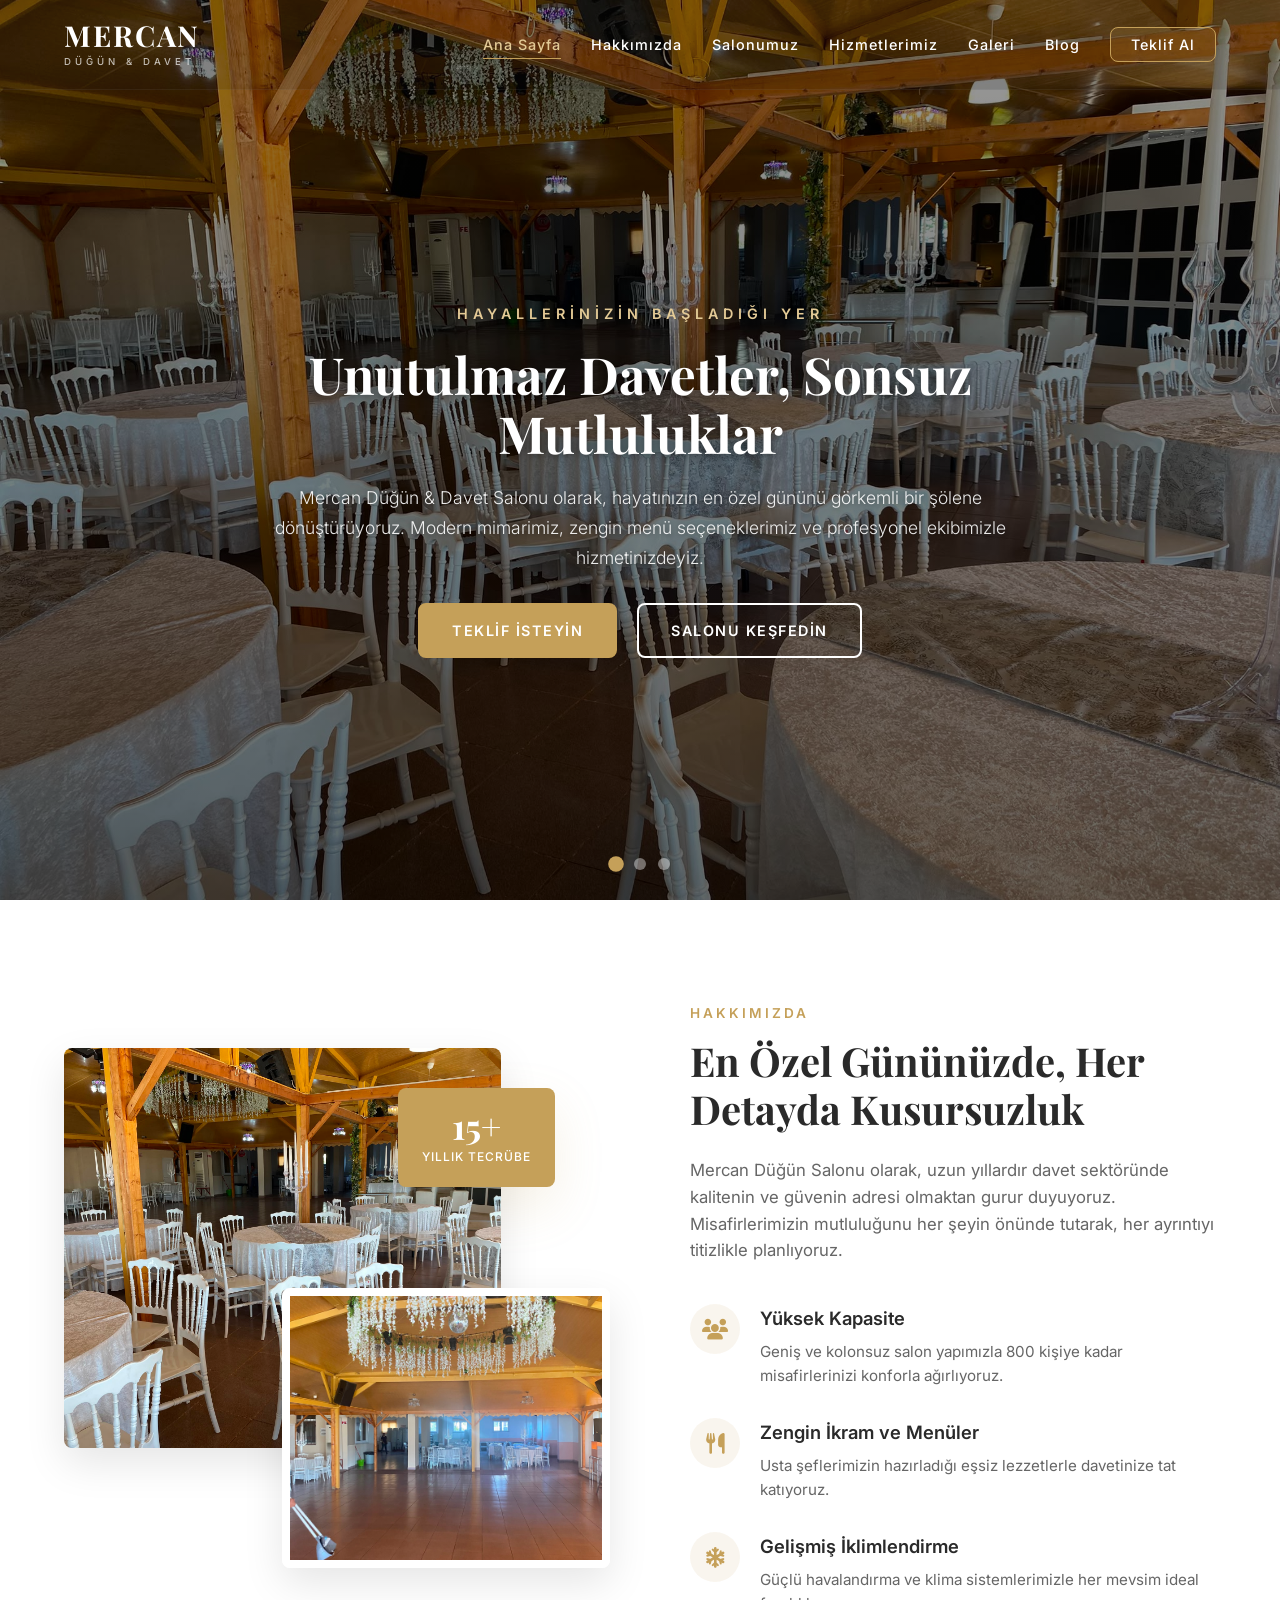
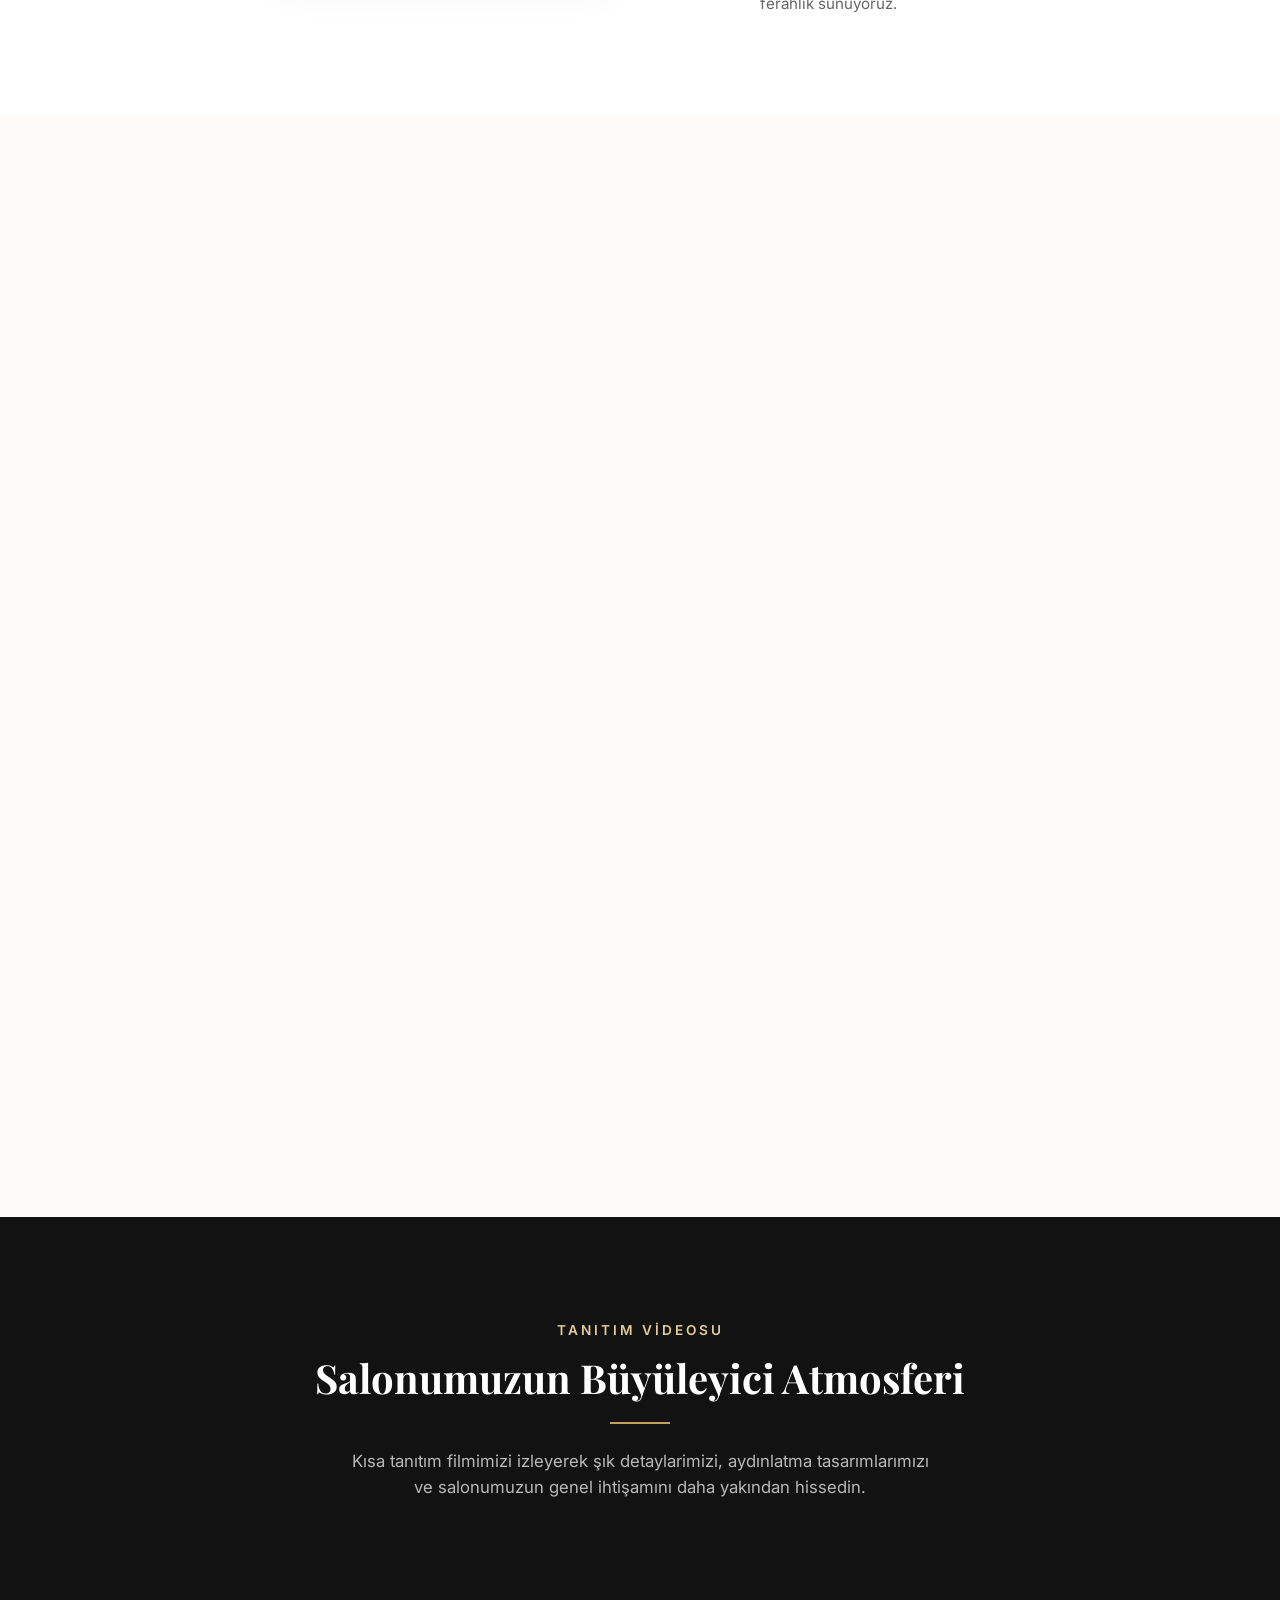
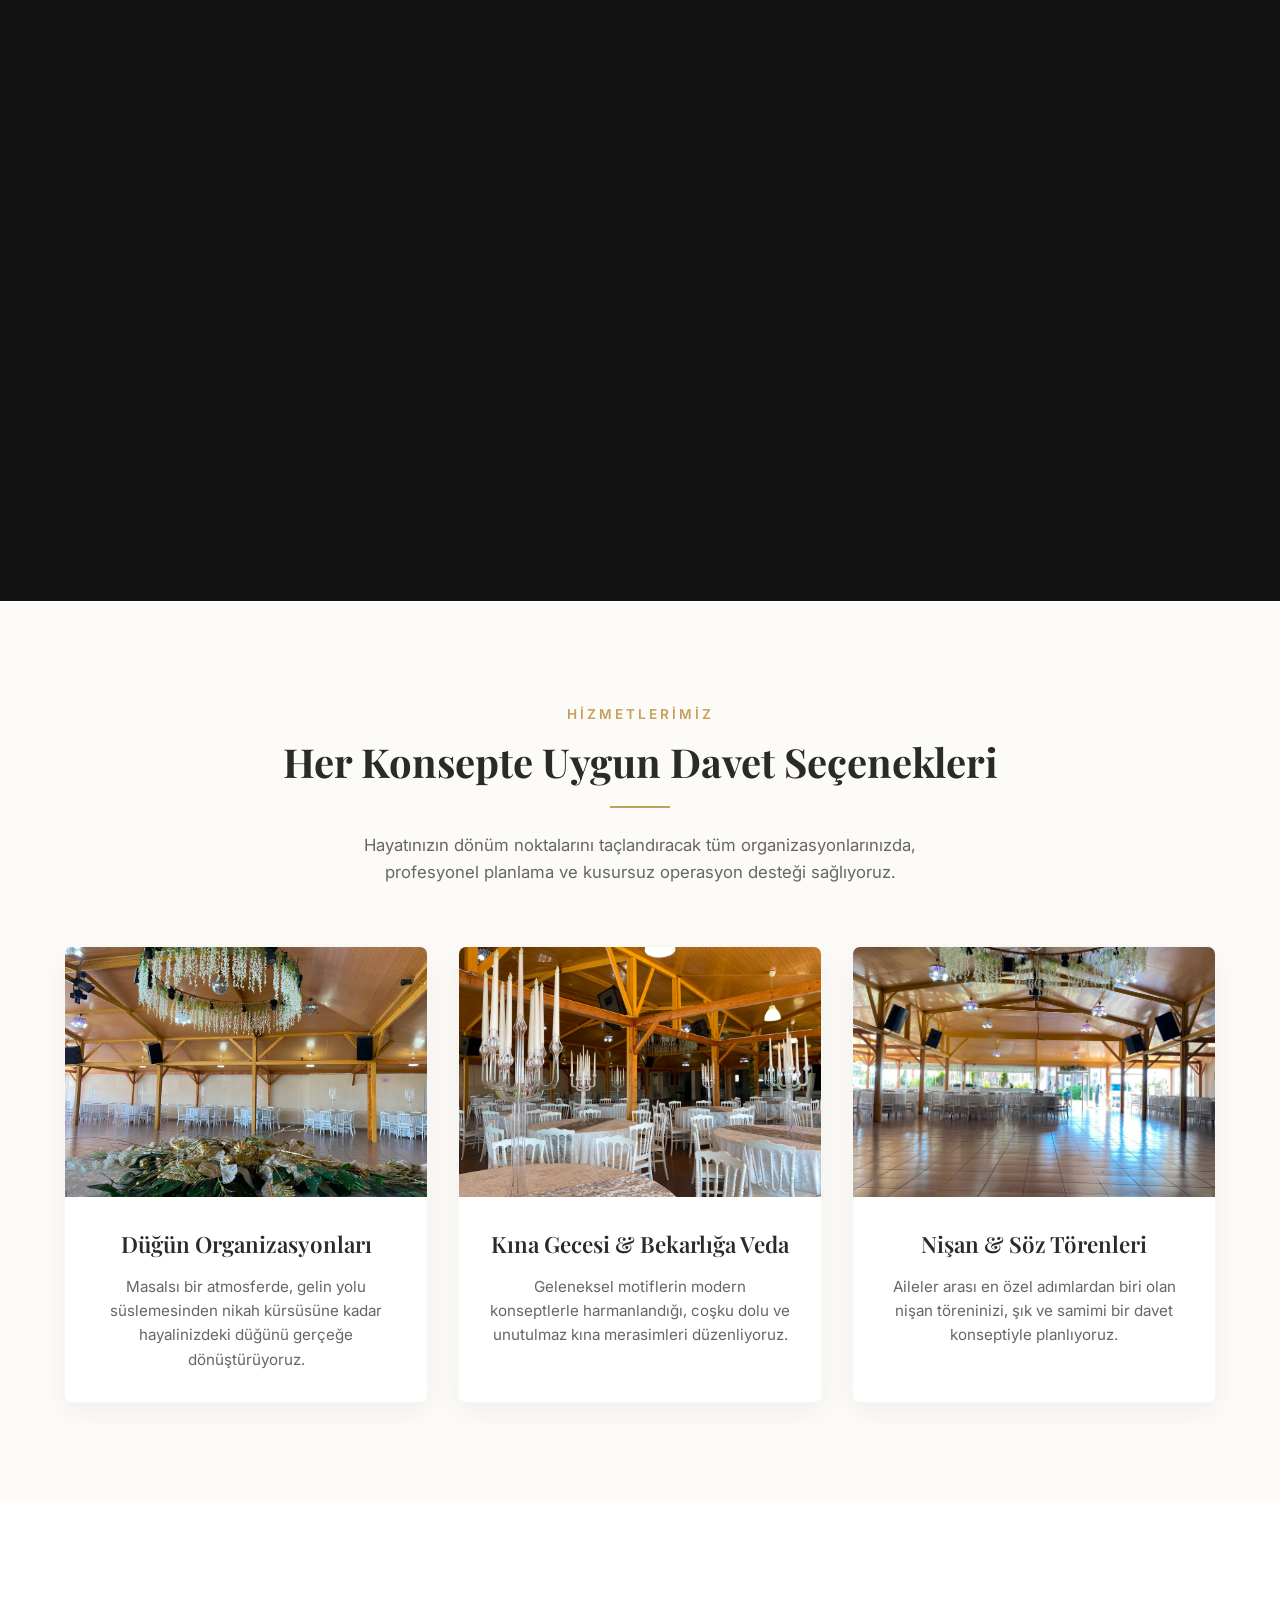
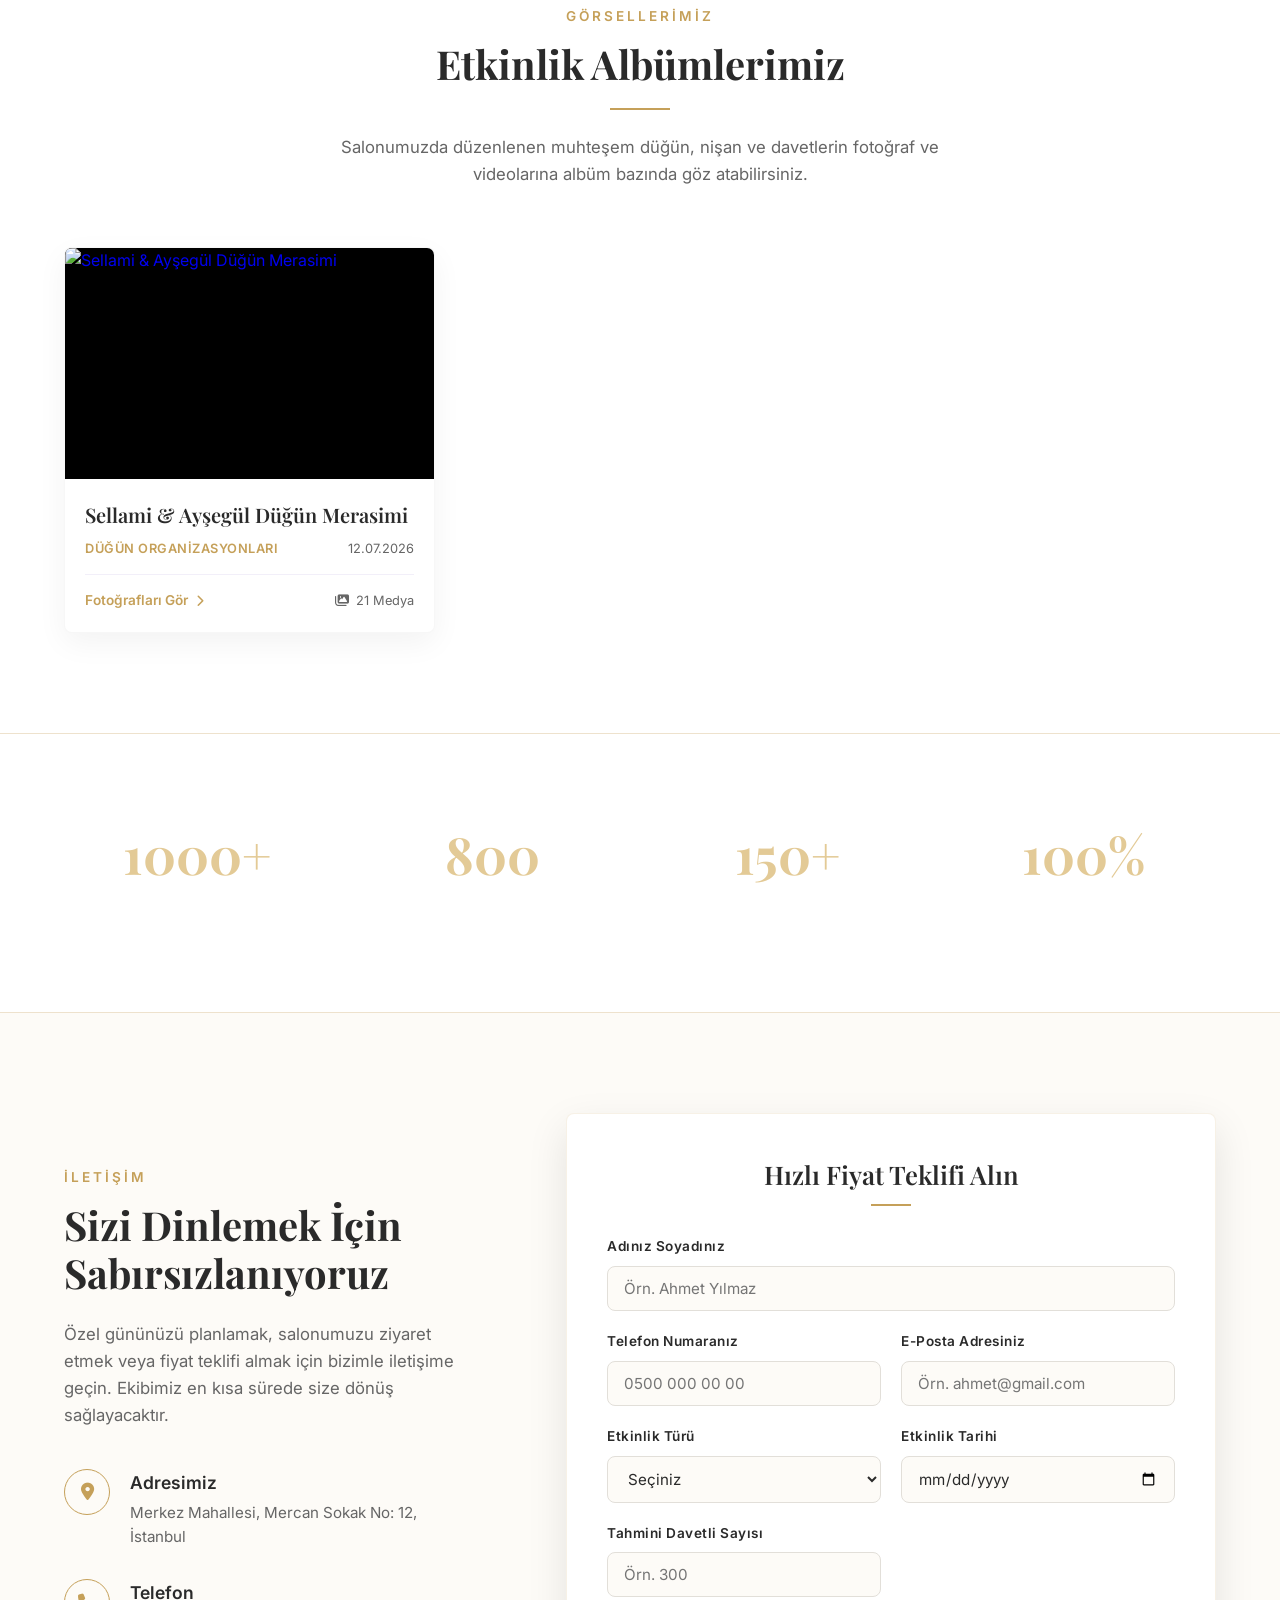
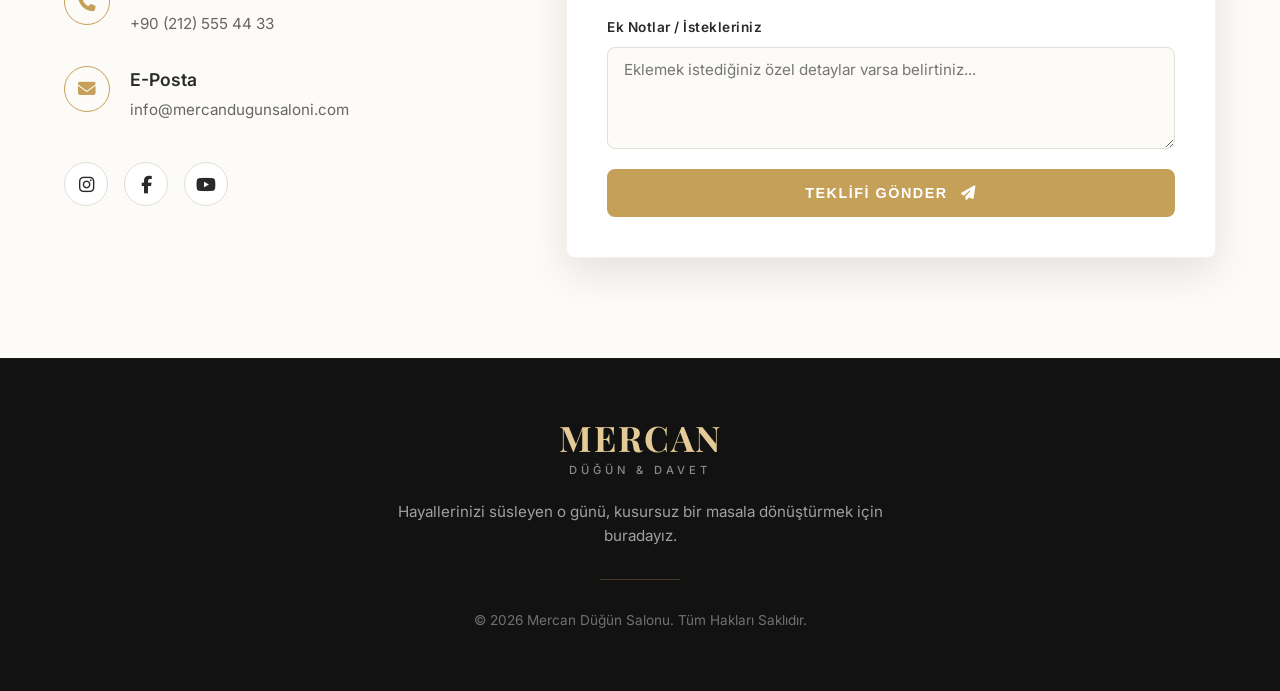
==== index.html @ 7d022ad3 "Unable to access admin folder due to "Email not confirmed" error despite email being verified (6a758" ====
<!DOCTYPE html>
<html lang="tr">
<head>
    <meta charset="UTF-8">
    <meta name="viewport" content="width=device-width, initial-scale=1.0">
    <title id="siteTitle">Mercan Düğün Salonu | Hayallerinizin Başladığı Yer</title>
    <meta name="description" id="siteDesc" content="Mercan Düğün Salonu, lüks tasarımı, profesyonel ekibi ve unutulmaz anlar için sunduğu eşsiz hizmetleriyle düğün, nişan, kına ve kurumsal etkinliklerinizde hizmetinizde.">
    <meta name="keywords" content="mercan düğün salonu, düğün salonu, kına salonu, nişan salonu, lüks düğün, davet salonu">
    <meta name="author" content="Mercan Davet">
    
    <!-- Google Fonts: Playfair Display (Elegant Serif) & Inter (Modern Sans-serif) -->
    <link rel="preconnect" href="https://fonts.googleapis.com">
    <link rel="preconnect" href="https://fonts.gstatic.com" crossorigin>
    <link href="https://fonts.googleapis.com/css2?family=Inter:wght@300;400;500;600;700&family=Playfair+Display:ital,wght@0,400;0,600;0,700;1,400&display=swap" rel="stylesheet">
    
    <!-- FontAwesome Icons for modern UI elements -->
    <link rel="stylesheet" href="https://cdnjs.cloudflare.com/ajax/libs/font-awesome/6.4.0/css/all.min.css">
    
    <!-- Custom CSS -->
    <link rel="stylesheet" href="style.css">
    
    <!-- Netlify Identity Widget (Giriş/Davet/Onay işlemleri için) -->
    <script src="https://identity.netlify.com/v1/netlify-identity-widget.js"></script>
</head>
<body>

    <!-- Premium Navigation Bar -->
    <header class="main-header">
        <div class="container header-container">
            <a href="#" class="logo">
                <span class="logo-title logoTitle">MERCAN</span>
                <span class="logo-subtitle logoSubtitle">DÜĞÜN & DAVET</span>
            </a>
            
            <nav class="nav-menu" id="navMenu">
                <ul>
                    <li><a href="#anasayfa" class="nav-link active">Ana Sayfa</a></li>
                    <li><a href="#hakkimizda" class="nav-link">Hakkımızda</a></li>
                    <li><a href="#salonumuz" class="nav-link">Salonumuz</a></li>
                    <li><a href="#hizmetlerimiz" class="nav-link">Hizmetlerimiz</a></li>
                    <li><a href="#galeri" class="nav-link">Galeri</a></li>
                    <li><a href="blog.html" class="nav-link">Blog</a></li>
                    <li><a href="#iletisim" class="nav-link btn-nav">Teklif Al</a></li>
                </ul>
            </nav>
            
            <button class="mobile-nav-toggle" aria-label="Menüyü Aç/Kapat" id="mobileToggle">
                <span class="bar"></span>
                <span class="bar"></span>
                <span class="bar"></span>
            </button>
        </div>
    </header>

    <!-- Hero Section with Background Slider -->
    <section id="anasayfa" class="hero-section">
        <div class="hero-slider" id="heroSlider">
            <!-- Dinamik yüklenecek slaytlar -->
            <div class="slide active" style="background-image: linear-gradient(rgba(0, 0, 0, 0.4), rgba(0, 0, 0, 0.6)), url('Resimler/WhatsApp Image 2026-07-11 at 18.51.44.jpeg');"></div>
            <div class="slide" style="background-image: linear-gradient(rgba(0, 0, 0, 0.4), rgba(0, 0, 0, 0.6)), url('Resimler/WhatsApp Image 2026-07-11 at 18.51.46.jpeg');"></div>
            <div class="slide" style="background-image: linear-gradient(rgba(0, 0, 0, 0.4), rgba(0, 0, 0, 0.6)), url('Resimler/WhatsApp Image 2026-07-11 at 18.51.48.jpeg');"></div>
        </div>
        
        <div class="hero-content container">
            <p class="hero-tagline" id="heroTagline">HAYALLERİNİZİN BAŞLADIĞI YER</p>
            <h1 class="hero-title" id="heroTitle">Unutulmaz Davetler, Sonsuz Mutluluklar</h1>
            <p class="hero-description" id="heroDesc">Mercan Düğün & Davet Salonu olarak, hayatınızın en özel gününü görkemli bir şölene dönüştürüyoruz. Modern mimarimiz, zengin menü seçeneklerimiz ve profesyonel ekibimizle hizmetinizdeyiz.</p>
            <div class="hero-actions">
                <a href="#iletisim" class="btn btn-primary">Teklif İsteyin</a>
                <a href="#galeri" class="btn btn-outline">Salonu Keşfedin</a>
            </div>
        </div>
        
        <div class="slider-controls" id="heroSliderControls">
            <button class="slider-dot active" data-index="0" aria-label="Slayt 1"></button>
            <button class="slider-dot" data-index="1" aria-label="Slayt 2"></button>
            <button class="slider-dot" data-index="2" aria-label="Slayt 3"></button>
        </div>
    </section>

    <!-- About Section (Hakkımızda) -->
    <section id="hakkimizda" class="about-section section-padding">
        <div class="container grid-2">
            <div class="about-img-group reveal">
                <div class="img-wrapper main-img">
                    <img src="Resimler/WhatsApp Image 2026-07-11 at 18.51.45.jpeg" alt="Mercan Salon Görünümü" id="aboutImg1" loading="lazy">
                </div>
                <div class="img-wrapper sub-img">
                    <img src="Resimler/WhatsApp Image 2026-07-11 at 18.51.47.jpeg" alt="Düğün Masası Detayı" id="aboutImg2" loading="lazy">
                </div>
                <div class="experience-badge">
                    <span class="years" id="aboutExpYears">15+</span>
                    <span class="badge-text" id="aboutExpText">Yıllık Tecrübe</span>
                </div>
            </div>
            
            <div class="about-content reveal">
                <span class="section-subtitle" id="aboutSubtitle">Hakkımızda</span>
                <h2 class="section-title" id="aboutTitle">En Özel Gününüzde, Her Detayda Kusursuzluk</h2>
                <p class="about-text" id="aboutDesc">Mercan Düğün Salonu olarak, uzun yıllardır davet sektöründe kalitenin ve güvenin adresi olmaktan gurur duyuyoruz. Misafirlerimizin mutluluğunu her şeyin önünde tutarak, her ayrıntıyı titizlikle planlıyoruz.</p>
                
                <div class="features-list">
                    <div class="feature-item">
                        <div class="feature-icon"><i class="fa-solid fa-users"></i></div>
                        <div class="feature-info">
                            <h3 id="aboutFeat1Title">Yüksek Kapasite</h3>
                            <p id="aboutFeat1Desc">Geniş ve kolonsuz salon yapımızla 800 kişiye kadar misafirlerinizi konforla ağırlıyoruz.</p>
                        </div>
                    </div>
                    <div class="feature-item">
                        <div class="feature-icon"><i class="fa-solid fa-utensils"></i></div>
                        <div class="feature-info">
                            <h3 id="aboutFeat2Title">Zengin İkram ve Menüler</h3>
                            <p id="aboutFeat2Desc">Usta şeflerimizin hazırladığı eşsiz lezzetlerle davetinize tat katıyoruz.</p>
                        </div>
                    </div>
                    <div class="feature-item">
                        <div class="feature-icon"><i class="fa-solid fa-snowflake"></i></div>
                        <div class="feature-info">
                            <h3 id="aboutFeat3Title">Gelişmiş İklimlendirme</h3>
                            <p id="aboutFeat3Desc">Güçlü havalandırma ve klima sistemlerimizle her mevsim ideal ferahlık sunuyoruz.</p>
                        </div>
                    </div>
                </div>
            </div>
        </div>
    </section>

    <!-- Venue Specifications Section (Salonumuz / Özellikler) -->
    <section id="salonumuz" class="venue-section section-padding bg-light">
        <div class="container grid-2">
            <!-- Left Column: Venue Gallery/Slider -->
            <div class="venue-gallery reveal">
                <span class="section-subtitle" id="venueSubtitle">Mekanımızı İnceleyin</span>
                <h2 class="section-title" id="venueTitle">Boş Salon Görselleri</h2>
                
                <div class="venue-slider-container">
                    <div class="venue-slider" id="venueSlider">
                        <div class="venue-slide active" style="background-image: linear-gradient(rgba(0, 0, 0, 0.1), rgba(0, 0, 0, 0.25)), url('Resimler/WhatsApp Image 2026-07-11 at 18.51.44.jpeg');"></div>
                        <div class="venue-slide" style="background-image: linear-gradient(rgba(0, 0, 0, 0.1), rgba(0, 0, 0, 0.25)), url('Resimler/WhatsApp Image 2026-07-11 at 18.51.48.jpeg');"></div>
                        <div class="venue-slide" style="background-image: linear-gradient(rgba(0, 0, 0, 0.1), rgba(0, 0, 0, 0.25)), url('Resimler/WhatsApp Image 2026-07-11 at 18.51.50.jpeg');"></div>
                    </div>
                    
                    <!-- Slider Kontrolleri -->
                    <div class="venue-slider-controls" id="venueSliderControls">
                        <button class="venue-dot active" data-slide="0" aria-label="Görsel 1"></button>
                        <button class="venue-dot" data-slide="1" aria-label="Görsel 2"></button>
                        <button class="venue-dot" data-slide="2" aria-label="Görsel 3"></button>
                    </div>
                </div>
            </div>
            
            <!-- Right Column: Technical & Physical Features -->
            <div class="venue-info reveal">
                <span class="section-subtitle" id="venueRightSubtitle">Mimari & Teknik Detaylar</span>
                <h2 class="section-title" id="venueRightTitle">Konfor ve Estetiğin Buluştuğu Mimari</h2>
                <p class="venue-description" id="venueRightDesc">Hayallerinizdeki düğün konseptini hiçbir kısıtlama olmadan gerçeğe dönüştürebilmeniz için salonumuzun her bir noktasını özenle tasarladık. Ferah tavanımız ve geniş salon yapımızla misafirlerinize unutulmaz bir konfor sunuyoruz.</p>
                
                <div class="venue-features-grid">
                    <!-- Feature 1: Kolonsuz Alan -->
                    <div class="venue-feature-card">
                        <div class="venue-icon-box"><i class="fa-solid fa-expand"></i></div>
                        <div class="venue-feature-info">
                            <h3 id="venueFeat1Title">Kolonsuz Geniş Yapı</h3>
                            <p id="venueFeat1Desc">Sütunsuz salon mimarimiz sayesinde masaların tamamından sahne ve pist kesintisiz görünür.</p>
                        </div>
                    </div>
                    
                    <!-- Feature 2: Tavan Yüksekliği -->
                    <div class="venue-feature-card">
                        <div class="venue-icon-box"><i class="fa-solid fa-arrows-up-down"></i></div>
                        <div class="venue-feature-info">
                            <h3 id="venueFeat2Title">5 Metre Tavan Yüksekliği</h3>
                            <p id="venueFeat2Desc">Yüksek tavan tasarımıyla kapalı salon basıklığından uzak, ferah ve görkemli bir atmosfer.</p>
                        </div>
                    </div>
                    
                    <!-- Feature 3: Kapasite -->
                    <div class="venue-feature-card">
                        <div class="venue-icon-box"><i class="fa-solid fa-users"></i></div>
                        <div class="venue-feature-info">
                            <h3 id="venueFeat3Title">800 Kişilik Kapasite</h3>
                            <p id="venueFeat3Desc">Geniş oturma planımızla yemekli veya yemeksiz büyük davetlerinizi rahatça gerçekleştirin.</p>
                        </div>
                    </div>
                    
                    <!-- Feature 4: İklimlendirme -->
                    <div class="venue-feature-card">
                        <div class="venue-icon-box"><i class="fa-solid fa-wind"></i></div>
                        <div class="venue-feature-info">
                            <h3 id="venueFeat4Title">Gelişmiş İklimlendirme</h3>
                            <p id="venueFeat4Desc">Çift yönlü endüstriyel havalandırma ve klimalarımızla her mevsim temiz hava ve ideal sıcaklık.</p>
                        </div>
                    </div>
                    
                    <!-- Feature 5: Akustik -->
                    <div class="venue-feature-card">
                        <div class="venue-icon-box"><i class="fa-solid fa-volume-high"></i></div>
                        <div class="venue-feature-info">
                            <h3 id="venueFeat5Title">Akustik Ses Sistemi</h3>
                            <p id="venueFeat5Desc">Özel ses yalıtımı ve dengeli ses dağıtımıyla misafirlerinizi yormayan, berrak bir müzik deneyimi.</p>
                        </div>
                    </div>
                    
                    <!-- Feature 6: Gelin Odası -->
                    <div class="venue-feature-card">
                        <div class="venue-icon-box"><i class="fa-solid fa-door-open"></i></div>
                        <div class="venue-feature-info">
                            <h3 id="venueFeat6Title">Lüks VIP Gelin Odası</h3>
                            <p id="venueFeat6Desc">Düğün öncesi heyecanınızı yatıştıracak, özel banyolu, makyaj masalı ve klimalı konforlu oda.</p>
                        </div>
                    </div>
                </div>
            </div>
        </div>
    </section>

    <!-- Video Showcase Section (Tanıtım Videosu) -->
    <section id="video-showcase" class="video-showcase-section section-padding bg-dark">
        <div class="container text-center">
            <span class="section-subtitle" id="videoSubtitle" style="color: var(--color-gold-light);">Tanıtım Videosu</span>
            <h2 class="section-title centered" id="videoTitle" style="color: var(--color-text-light);">Salonumuzun Büyüleyici Atmosferi</h2>
            <p class="section-description max-w-600" id="videoDesc" style="color: rgba(255, 255, 255, 0.7);">Kısa tanıtım filmimizi izleyerek şık detaylarimizi, aydınlatma tasarımlarımızı ve salonumuzun genel ihtişamını daha yakından hissedin.</p>
            
            <div class="video-wrapper reveal" id="videoWrapper">
                <div class="video-cover" id="videoCover" style="background-image: linear-gradient(rgba(0, 0, 0, 0.3), rgba(0, 0, 0, 0.5)), url('Resimler/WhatsApp Image 2026-07-11 at 18.51.46 (3).jpeg');">
                    <div class="play-btn-wrap">
                        <button class="play-btn" id="playTourBtn" aria-label="Tanıtım Videosunu Oynat">
                            <i class="fa-solid fa-play"></i>
                        </button>
                    </div>
                </div>
                <!-- Video dosya adresi -->
                <video id="tourVideo" src="videolar/AQOzGqOWGXSDJN3czP1ybaMVjgoqY607Vz88w89_ysyUkv0hrefoO-XXEAG9zzMzpFSNqCJvB2IxexE3NgJ1v-s.mp4" controls preload="none"></video>
            </div>
        </div>
    </section>

    <!-- Services Section (Hizmetlerimiz) -->
    <section id="hizmetlerimiz" class="services-section section-padding bg-light">
        <div class="container text-center">
            <span class="section-subtitle" id="servicesSubtitle">Hizmetlerimiz</span>
            <h2 class="section-title centered" id="servicesTitle">Her Konsepte Uygun Davet Seçenekleri</h2>
            <p class="section-description max-w-600" id="servicesDesc">Hayatınızın dönüm noktalarını taçlandıracak tüm organizasyonlarınızda, profesyonel planlama ve kusursuz operasyon desteği sağlıyoruz.</p>
            
            <div class="services-grid grid-3 reveal" id="servicesGrid">
                <!-- Service Card 1 -->
                <div class="service-card">
                    <div class="service-img">
                        <img src="Resimler/WhatsApp Image 2026-07-11 at 18.51.46 (2).jpeg" id="service1Img" alt="Düğün Organizasyonu" loading="lazy">
                        <div class="service-overlay">
                            <i class="fa-solid fa-heart-pulse" id="service1Icon"></i>
                        </div>
                    </div>
                    <div class="service-info">
                        <h3 id="service1Title">Düğün Organizasyonları</h3>
                        <p id="service1Desc">Masalsı bir atmosferde, gelin yolu süslemesinden nikah kürsüsüne kadar hayalinizdeki düğünü gerçeğe dönüştürüyoruz.</p>
                    </div>
                </div>

                <!-- Service Card 2 -->
                <div class="service-card">
                    <div class="service-img">
                        <img src="Resimler/WhatsApp Image 2026-07-11 at 18.51.47 (2).jpeg" id="service2Img" alt="Kına Gecesi" loading="lazy">
                        <div class="service-overlay">
                            <i class="fa-solid fa-wand-magic-sparkles" id="service2Icon"></i>
                        </div>
                    </div>
                    <div class="service-info">
                        <h3 id="service2Title">Kına Gecesi & Bekarlığa Veda</h3>
                        <p id="service2Desc">Geleneksel motiflerin modern konseptlerle harmanlandığı, coşku dolu ve unutulmaz kına merasimleri düzenliyoruz.</p>
                    </div>
                </div>

                <!-- Service Card 3 -->
                <div class="service-card">
                    <div class="service-img">
                        <img src="Resimler/WhatsApp Image 2026-07-11 at 18.51.49.jpeg" id="service3Img" alt="Nişan Daveti" loading="lazy">
                        <div class="service-overlay">
                            <i class="fa-solid fa-gem" id="service3Icon"></i>
                        </div>
                    </div>
                    <div class="service-info">
                        <h3 id="service3Title">Nişan & Söz Törenleri</h3>
                        <p id="service3Desc">Aileler arası en özel adımlardan biri olan nişan töreninizi, şık ve samimi bir davet konseptiyle planlıyoruz.</p>
                    </div>
                </div>
            </div>
        </div>
    </section>

    <!-- Photo & Video Gallery Section -->
    <section id="galeri" class="gallery-section section-padding">
        <div class="container text-center">
            <span class="section-subtitle" id="gallerySubtitle">Görsellerimiz</span>
            <h2 class="section-title centered" id="galleryTitle">Etkinlik Albümlerimiz</h2>
            <p class="section-description max-w-600" id="galleryDesc">Salonumuzda düzenlenen muhteşem düğün, nişan ve davetlerin fotoğraf ve videolarına albüm bazında göz atabilirsiniz.</p>
            
            <div class="gallery-grid reveal" id="galleryGrid">
                <!-- Dinamik albüm kartları buraya yüklenecek -->
            </div>
        </div>
    </section>

    <!-- Info Banner (İstatistikler / Sayılarla Biz) -->
    <section class="stats-section">
        <div class="container grid-4">
            <div class="stat-card">
                <span class="stat-number" id="stats1Num">1000+</span>
                <span class="stat-label" id="stats1Label">Mutlu Çift</span>
            </div>
            <div class="stat-card">
                <span class="stat-number" id="stats2Num">800</span>
                <span class="stat-label" id="stats2Label">Kişilik Kapasite</span>
            </div>
            <div class="stat-card">
                <span class="stat-number" id="stats3Num">150+</span>
                <span class="stat-label" id="stats3Label">Yıllık Etkinlik</span>
            </div>
            <div class="stat-card">
                <span class="stat-number" id="stats4Num">100%</span>
                <span class="stat-label" id="stats4Label">Memnuniyet Garantisi</span>
            </div>
        </div>
    </section>

    <!-- Contact & Offer Section (İletişim & Fiyat Teklifi) -->
    <section id="iletisim" class="contact-section section-padding bg-light">
        <div class="container grid-2">
            <div class="contact-info reveal">
                <span class="section-subtitle" id="contactSubtitle">İletişim</span>
                <h2 class="section-title" id="contactTitle">Sizi Dinlemek İçin Sabırsızlanıyoruz</h2>
                <p class="contact-description" id="contactDesc">Özel gününüzü planlamak, salonumuzu ziyaret etmek veya fiyat teklifi almak için bizimle iletişime geçin. Ekibimiz en kısa sürede size dönüş sağlayacaktır.</p>
                
                <div class="contact-details">
                    <div class="detail-item">
                        <div class="detail-icon"><i class="fa-solid fa-location-dot"></i></div>
                        <div class="detail-text">
                            <h3>Adresimiz</h3>
                            <p id="contactAddress">Merkez Mahallesi, Mercan Sokak No: 12, İstanbul</p>
                        </div>
                    </div>
                    <div class="detail-item">
                        <div class="detail-icon"><i class="fa-solid fa-phone"></i></div>
                        <div class="detail-text">
                            <h3>Telefon</h3>
                            <p><a href="tel:+902125554433" id="contactPhoneLink"><span id="contactPhone">+90 (212) 555 44 33</span></a></p>
                        </div>
                    </div>
                    <div class="detail-item">
                        <div class="detail-icon"><i class="fa-solid fa-envelope"></i></div>
                        <div class="detail-text">
                            <h3>E-Posta</h3>
                            <p><a href="mailto:info@mercandugunsaloni.com" id="contactEmailLink"><span id="contactEmail">info@mercandugunsaloni.com</span></a></p>
                        </div>
                    </div>
                </div>

                <div class="social-links">
                    <a href="#" id="contactInstagram" aria-label="Instagram"><i class="fa-brands fa-instagram"></i></a>
                    <a href="#" id="contactFacebook" aria-label="Facebook"><i class="fa-brands fa-facebook-f"></i></a>
                    <a href="#" id="contactYoutube" aria-label="YouTube"><i class="fa-brands fa-youtube"></i></a>
                </div>
            </div>

            <!-- Modern Request Offer Form -->
            <div class="form-container reveal">
                <h3 class="form-title">Hızlı Fiyat Teklifi Alın</h3>
                <!-- Teklif Formu Web3Forms Entegrasyonu -->
                <form id="offerForm" class="offer-form">
                    <!-- Web3Forms API Anahtarı ve Yönlendirmeleri Buraya Eklenecek -->
                    <input type="hidden" name="access_key" value="YOUR_WEB3FORMS_ACCESS_KEY_HERE">
                    <input type="hidden" name="subject" value="Yeni Fiyat Teklifi Talebi">
                    <input type="hidden" name="from_name" value="Mercan Davet Web Sitesi">

                    <div class="form-group">
                        <label for="fullName">Adınız Soyadınız</label>
                        <input type="text" id="fullName" name="fullName" required placeholder="Örn. Ahmet Yılmaz">
                    </div>
                    <div class="form-group-row">
                        <div class="form-group">
                            <label for="phone">Telefon Numaranız</label>
                            <input type="tel" id="phone" name="phone" required placeholder="0500 000 00 00">
                        </div>
                        <div class="form-group">
                            <label for="email">E-Posta Adresiniz</label>
                            <input type="email" id="email" name="email" required placeholder="Örn. ahmet@gmail.com">
                        </div>
                    </div>
                    <div class="form-group-row">
                        <div class="form-group">
                            <label for="eventType">Etkinlik Türü</label>
                            <select id="eventType" name="eventType" required>
                                <option value="" disabled selected>Seçiniz</option>
                                <option value="dugun">Düğün Organizasyonu</option>
                                <option value="kina">Kına Gecesi</option>
                                <option value="nisan">Nişan & Söz</option>
                                <option value="kurumsal">Kurumsal Etkinlik</option>
                                <option value="diger">Diğer</option>
                            </select>
                        </div>
                        <div class="form-group">
                            <label for="eventDate">Etkinlik Tarihi</label>
                            <input type="date" id="eventDate" name="eventDate" required>
                        </div>
                    </div>
                    <div class="form-group-row">
                        <div class="form-group">
                            <label for="guestCount">Tahmini Davetli Sayısı</label>
                            <input type="number" id="guestCount" name="guestCount" required min="50" max="1000" placeholder="Örn. 300">
                        </div>
                        <div class="form-group" style="visibility: hidden; height: 0; padding: 0; margin: 0;"></div>
                    </div>
                    <div class="form-group">
                        <label for="message">Ek Notlar / İstekleriniz</label>
                        <textarea id="message" name="message" rows="4" placeholder="Eklemek istediğiniz özel detaylar varsa belirtiniz..."></textarea>
                    </div>
                    <button type="submit" class="btn btn-primary btn-block">Teklifi Gönder <i class="fa-solid fa-paper-plane" style="margin-left: 8px;"></i></button>
                    <div id="formStatus" class="form-status"></div>
                </form>
            </div>
        </div>
    </section>

    <!-- Footer -->
    <footer class="main-footer">
        <div class="container text-center">
            <a href="#" class="footer-logo">
                <span class="logo-title logoTitle">MERCAN</span>
                <span class="logo-subtitle logoSubtitle">DÜĞÜN & DAVET</span>
            </a>
            <p class="footer-tagline" id="footerTagline">Hayallerinizi süsleyen o günü, kusursuz bir masala dönüştürmek için buradayız.</p>
            <div class="footer-divider"></div>
            <p class="copyright">&copy; 2026 Mercan Düğün Salonu. Tüm Hakları Saklıdır.</p>
        </div>
    </footer>

    <!-- Custom Lightbox Modal for Gallery -->
    <div class="lightbox-modal" id="lightboxModal" role="dialog" aria-modal="true" aria-hidden="true">
        <button class="lightbox-close" id="lightboxClose" aria-label="Kapat"><i class="fa-solid fa-xmark"></i></button>
        <button class="lightbox-prev" id="lightboxPrev" aria-label="Önceki Görsel"><i class="fa-solid fa-chevron-left"></i></button>
        <button class="lightbox-next" id="lightboxNext" aria-label="Sonraki Görsel"><i class="fa-solid fa-chevron-right"></i></button>
        <div class="lightbox-content">
            <img src="" id="lightboxImg" alt="Büyütülmüş Görsel">
            <video src="" id="lightboxVideo" controls preload="auto" style="display: none;"></video>
            <p id="lightboxCaption" class="lightbox-caption"></p>
        </div>
    </div>

    <!-- Custom JavaScript -->
    <script src="app.js"></script>
    <script>
      if (window.netlifyIdentity) {
        window.netlifyIdentity.on("init", function(user) {
          if (!user) {
            window.netlifyIdentity.on("login", function() {
              document.location.href = "/admin/";
            });
          }
        });
      }
    </script>
</body>
</html>
---- style.css ----
/* ==========================================
   MERCAN DÜĞÜN & DAVET - TASARIM SİSTEMİ
   ========================================== */

:root {
    /* Renk Paleti */
    --color-gold: #c5a059;
    --color-gold-dark: #a8833c;
    --color-gold-light: #e3ca96;
    --color-bg-dark: #121212;
    --color-bg-dark-card: #1e1e1e;
    --color-bg-light: #fdfbf7;
    --color-bg-white: #ffffff;
    --color-text-dark: #2a2a2a;
    --color-text-muted: #666666;
    --color-text-light: #ffffff;
    --color-border: #e2dfd9;
    
    /* Tipografi & Düzen */
    --font-heading: 'Playfair Display', Georgia, serif;
    --font-body: 'Inter', sans-serif;
    --transition-smooth: all 0.4s cubic-bezier(0.25, 0.8, 0.25, 1);
    --shadow-soft: 0 10px 30px rgba(0, 0, 0, 0.05);
    --shadow-medium: 0 15px 40px rgba(0, 0, 0, 0.1);
    --shadow-premium: 0 20px 50px rgba(197, 160, 89, 0.15);
    --border-radius: 8px;
}

/* Sıfırlama & Temel Stiller */
* {
    margin: 0;
    padding: 0;
    box-sizing: border-box;
}

html {
    scroll-behavior: smooth;
    font-size: 16px;
    overflow-x: hidden;
}

body {
    font-family: var(--font-body);
    background-color: var(--color-bg-white);
    color: var(--color-text-dark);
    line-height: 1.6;
    overflow-x: hidden;
}

/* Ortak Yapılar */
.container {
    width: 100%;
    max-width: 1200px;
    margin: 0 auto;
    padding: 0 24px;
}

section {
    position: relative;
    scroll-margin-top: 95px; /* Yapışkan menünün (header) başlıkları kapatmasını önler */
}

.section-padding {
    padding: 100px 0;
}

.bg-light {
    background-color: var(--color-bg-light);
}

.text-center {
    text-align: center;
}

.max-w-600 {
    max-width: 600px;
    margin-left: auto;
    margin-right: auto;
}

/* Tipografi Kuralları */
.section-subtitle {
    font-family: var(--font-body);
    font-size: 0.85rem;
    font-weight: 600;
    letter-spacing: 3px;
    text-transform: uppercase;
    color: var(--color-gold);
    display: inline-block;
    margin-bottom: 12px;
}

.section-title {
    font-family: var(--font-heading);
    font-size: 2.5rem;
    font-weight: 700;
    line-height: 1.2;
    margin-bottom: 24px;
    position: relative;
}

.section-title.centered::after {
    content: '';
    display: block;
    width: 60px;
    height: 2px;
    background-color: var(--color-gold);
    margin: 20px auto 0;
}

.section-description {
    color: var(--color-text-muted);
    font-size: 1.05rem;
    margin-bottom: 60px;
}

/* Izgara Düzenleri (Grid Layouts) */
.grid-2 {
    display: grid;
    grid-template-columns: repeat(2, 1fr);
    gap: 60px;
    align-items: center;
}

.grid-3 {
    display: grid;
    grid-template-columns: repeat(3, 1fr);
    gap: 30px;
}

.grid-4 {
    display: grid;
    grid-template-columns: repeat(4, 1fr);
    gap: 30px;
}

/* Buton Tasarımları */
.btn {
    display: inline-block;
    padding: 14px 32px;
    font-size: 0.9rem;
    font-weight: 600;
    text-transform: uppercase;
    letter-spacing: 1.5px;
    border-radius: var(--border-radius);
    text-decoration: none;
    transition: var(--transition-smooth);
    cursor: pointer;
}

.btn-primary {
    background-color: var(--color-gold);
    color: var(--color-text-light);
    border: 2px solid var(--color-gold);
}

.btn-primary:hover {
    background-color: var(--color-gold-dark);
    border-color: var(--color-gold-dark);
    transform: translateY(-2px);
    box-shadow: 0 10px 20px rgba(197, 160, 89, 0.3);
}

.btn-outline {
    background-color: transparent;
    color: var(--color-text-light);
    border: 2px solid var(--color-text-light);
}

.btn-outline:hover {
    background-color: var(--color-text-light);
    color: var(--color-bg-dark);
    transform: translateY(-2px);
}

.btn-block {
    display: block;
    width: 100%;
    text-align: center;
}

/* ==========================================
   1. HEADER & MENÜ TASARIMI
   ========================================== */

.main-header {
    position: fixed;
    top: 0;
    left: 0;
    width: 100%;
    z-index: 1000;
    transition: var(--transition-smooth);
    background-color: rgba(26, 26, 26, 0.15);
    backdrop-filter: blur(0px);
    border-bottom: 1px solid rgba(255, 255, 255, 0.05);
}

.main-header.scrolled {
    background-color: rgba(26, 26, 26, 0.9);
    backdrop-filter: blur(12px);
    padding: 10px 0;
    border-bottom: 1px solid rgba(197, 160, 89, 0.2);
    box-shadow: 0 4px 30px rgba(0, 0, 0, 0.25);
}

.header-container {
    display: flex;
    justify-content: space-between;
    align-items: center;
    padding: 20px 24px;
    transition: var(--transition-smooth);
}

.logo {
    display: flex;
    flex-direction: column;
    text-decoration: none;
    color: var(--color-text-light);
}

.logo-title {
    font-family: var(--font-heading);
    font-size: 1.8rem;
    font-weight: 700;
    letter-spacing: 2px;
    color: var(--color-text-light);
    line-height: 1.1;
    transition: var(--transition-smooth);
}

.main-header.scrolled .logo-title {
    color: var(--color-gold);
}

.logo-subtitle {
    font-size: 0.6rem;
    letter-spacing: 4px;
    font-weight: 500;
    color: rgba(255, 255, 255, 0.7);
    margin-top: 2px;
}

.nav-menu ul {
    display: flex;
    list-style: none;
    align-items: center;
    gap: 30px;
}

.nav-link {
    text-decoration: none;
    color: var(--color-text-light);
    font-size: 0.9rem;
    font-weight: 500;
    letter-spacing: 1px;
    transition: var(--transition-smooth);
    position: relative;
    padding: 6px 0;
}

.nav-link::after {
    content: '';
    position: absolute;
    bottom: 0;
    left: 0;
    width: 0;
    height: 1px;
    background-color: var(--color-gold);
    transition: var(--transition-smooth);
}

.nav-link:hover::after,
.nav-link.active::after {
    width: 100%;
}

.nav-link:hover,
.nav-link.active {
    color: var(--color-gold-light);
}

.btn-nav {
    border: 1px solid var(--color-gold);
    padding: 8px 20px !important;
    border-radius: var(--border-radius);
    background-color: rgba(197, 160, 89, 0.15);
}

.btn-nav::after {
    display: none;
}

.btn-nav:hover {
    background-color: var(--color-gold);
    color: var(--color-text-light) !important;
    box-shadow: 0 4px 15px rgba(197, 160, 89, 0.3);
}

/* Mobil Hamburger Menü */
.mobile-nav-toggle {
    display: none;
    background: none;
    border: none;
    cursor: pointer;
    padding: 5px;
}

.mobile-nav-toggle .bar {
    display: block;
    width: 25px;
    height: 2px;
    background-color: var(--color-text-light);
    margin: 5px 0;
    transition: var(--transition-smooth);
}

/* ==========================================
   2. HERO ALANI (SLIDER & METİNLER)
   ========================================== */

.hero-section {
    height: 100vh;
    display: flex;
    align-items: center;
    justify-content: center;
    color: var(--color-text-light);
    overflow: hidden;
}

.hero-slider {
    position: absolute;
    top: 0;
    left: 0;
    width: 100%;
    height: 100%;
    z-index: 1;
}

.slide {
    position: absolute;
    top: 0;
    left: 0;
    width: 100%;
    height: 100%;
    background-size: cover;
    background-position: center;
    opacity: 0;
    transition: opacity 1.5s ease-in-out;
}

.slide.active {
    opacity: 1;
}

.hero-content {
    position: relative;
    z-index: 2;
    text-align: center;
    max-width: 850px;
    margin: 0 auto;
    padding-top: 60px;
}

.hero-tagline {
    font-size: 0.9rem;
    letter-spacing: 5px;
    font-weight: 600;
    color: var(--color-gold-light);
    margin-bottom: 20px;
    animation: fadeInDown 1s both;
}

.hero-title {
    font-family: var(--font-heading);
    font-size: 3.8rem;
    font-weight: 700;
    line-height: 1.15;
    margin-bottom: 24px;
    animation: fadeInUp 1s 0.3s both;
    text-shadow: 0 2px 10px rgba(0,0,0,0.5);
}

.hero-description {
    font-size: 1.15rem;
    font-weight: 300;
    color: rgba(255, 255, 255, 0.9);
    margin-bottom: 40px;
    line-height: 1.7;
    animation: fadeInUp 1s 0.6s both;
    text-shadow: 0 1px 5px rgba(0,0,0,0.4);
}

.hero-actions {
    display: flex;
    justify-content: center;
    gap: 20px;
    animation: fadeInUp 1s 0.9s both;
}

/* Slayt Kontrolleri */
.slider-controls {
    position: absolute;
    bottom: 30px; /* Altta sabit ve temiz konum, çakışmaları önlemek için */
    left: 50%;
    transform: translateX(-50%);
    z-index: 3;
    display: flex;
    gap: 12px;
}

.slider-dot {
    width: 12px;
    height: 12px;
    border-radius: 50%;
    background-color: rgba(255, 255, 255, 0.4);
    border: none;
    cursor: pointer;
    transition: var(--transition-smooth);
}

.slider-dot.active {
    background-color: var(--color-gold);
    transform: scale(1.3);
}

/* ==========================================
   3. HAKKIMIZDA BÖLÜMÜ
   ========================================== */

.about-img-group {
    position: relative;
    height: 520px;
}

.img-wrapper {
    position: absolute;
    border-radius: var(--border-radius);
    overflow: hidden;
    box-shadow: var(--shadow-medium);
}

.img-wrapper img {
    width: 100%;
    height: 100%;
    object-fit: cover;
    transition: var(--transition-smooth);
}

.img-wrapper:hover img {
    transform: scale(1.05);
}

.main-img {
    width: 80%;
    height: 400px;
    top: 0;
    left: 0;
    z-index: 1;
}

.sub-img {
    width: 60%;
    height: 280px;
    bottom: 0;
    right: 0;
    z-index: 2;
    border: 8px solid var(--color-bg-white);
}

.experience-badge {
    position: absolute;
    top: 40px;
    right: 10%;
    background-color: var(--color-gold);
    color: var(--color-text-light);
    padding: 20px 24px;
    border-radius: var(--border-radius);
    z-index: 3;
    text-align: center;
    box-shadow: var(--shadow-premium);
    animation: pulseBadge 3s infinite;
}

.experience-badge .years {
    display: block;
    font-family: var(--font-heading);
    font-size: 2.2rem;
    font-weight: 700;
    line-height: 1;
}

.experience-badge .badge-text {
    font-size: 0.75rem;
    letter-spacing: 1px;
    text-transform: uppercase;
    font-weight: 500;
    margin-top: 4px;
    display: block;
}

.about-content {
    padding-left: 20px;
}

.about-text {
    color: var(--color-text-muted);
    font-size: 1.05rem;
    margin-bottom: 40px;
}

.features-list {
    display: flex;
    flex-direction: column;
    gap: 30px;
}

.feature-item {
    display: flex;
    gap: 20px;
    align-items: flex-start;
}

.feature-icon {
    width: 50px;
    height: 50px;
    background-color: rgba(197, 160, 89, 0.1);
    color: var(--color-gold);
    display: flex;
    align-items: center;
    justify-content: center;
    border-radius: 50%;
    font-size: 1.3rem;
    flex-shrink: 0;
    transition: var(--transition-smooth);
}

.feature-item:hover .feature-icon {
    background-color: var(--color-gold);
    color: var(--color-text-light);
    transform: scale(1.1);
}

.feature-info h3 {
    font-size: 1.15rem;
    font-weight: 600;
    margin-bottom: 6px;
}

.feature-info p {
    color: var(--color-text-muted);
    font-size: 0.95rem;
}

/* ==========================================
   TANITIM VİDEOSU BÖLÜMÜ
   ========================================== */

.video-showcase-section {
    background-color: var(--color-bg-dark);
    color: var(--color-text-light);
    overflow: hidden;
}

.video-wrapper {
    position: relative;
    width: 100%;
    max-width: 960px;
    margin: 0 auto;
    aspect-ratio: 16 / 9;
    border-radius: var(--border-radius);
    overflow: hidden;
    box-shadow: 0 20px 40px rgba(0, 0, 0, 0.4);
    border: 1px solid rgba(197, 160, 89, 0.3);
}

.video-cover {
    position: absolute;
    top: 0;
    left: 0;
    width: 100%;
    height: 100%;
    background-size: cover;
    background-position: center;
    display: flex;
    align-items: center;
    justify-content: center;
    z-index: 5;
    transition: opacity 0.6s cubic-bezier(0.25, 0.8, 0.25, 1), z-index 0.6s step-end;
}

.video-cover.hidden {
    opacity: 0;
    pointer-events: none;
    z-index: 1;
}

.play-btn-wrap {
    position: relative;
    z-index: 6;
}

.play-btn {
    width: 80px;
    height: 80px;
    background-color: var(--color-gold);
    color: var(--color-text-light);
    border: none;
    border-radius: 50%;
    font-size: 1.8rem;
    display: flex;
    align-items: center;
    justify-content: center;
    cursor: pointer;
    box-shadow: 0 10px 25px rgba(197, 160, 89, 0.5);
    transition: var(--transition-smooth);
    position: relative;
}

.play-btn i {
    margin-left: 6px;
}

.play-btn::before,
.play-btn::after {
    content: '';
    position: absolute;
    top: 0;
    left: 0;
    width: 100%;
    height: 100%;
    border-radius: 50%;
    border: 1px solid var(--color-gold);
    opacity: 0.8;
    z-index: -1;
    animation: playBtnPulse 3s infinite linear;
}

.play-btn::after {
    animation-delay: 1.5s;
}

.play-btn:hover {
    background-color: var(--color-gold-light);
    color: var(--color-bg-dark);
    transform: scale(1.1);
    box-shadow: 0 15px 30px rgba(197, 160, 89, 0.7);
}

.video-wrapper video {
    width: 100%;
    height: 100%;
    object-fit: cover;
    display: block;
}

@keyframes playBtnPulse {
    0% {
        transform: scale(1);
        opacity: 0.8;
    }
    50% {
        opacity: 0.4;
    }
    100% {
        transform: scale(1.8);
        opacity: 0;
    }
}

/* ==========================================
   4. HİZMETLERİMİZ BÖLÜMÜ
   ========================================== */

.service-card {
    background-color: var(--color-bg-white);
    border-radius: var(--border-radius);
    overflow: hidden;
    box-shadow: var(--shadow-soft);
    transition: var(--transition-smooth);
    border: 1px solid rgba(0, 0, 0, 0.03);
}

.service-img {
    height: 250px;
    position: relative;
    overflow: hidden;
}

.service-img img {
    width: 100%;
    height: 100%;
    object-fit: cover;
    transition: var(--transition-smooth);
}

.service-overlay {
    position: absolute;
    top: 0;
    left: 0;
    width: 100%;
    height: 100%;
    background-color: rgba(197, 160, 89, 0.85);
    display: flex;
    align-items: center;
    justify-content: center;
    opacity: 0;
    transition: var(--transition-smooth);
}

.service-overlay i {
    font-size: 3rem;
    color: var(--color-text-light);
    transform: translateY(20px);
    transition: var(--transition-smooth);
}

.service-card:hover {
    transform: translateY(-10px);
    box-shadow: var(--shadow-medium);
    border-color: rgba(197, 160, 89, 0.2);
}

.service-card:hover .service-img img {
    transform: scale(1.1);
}

.service-card:hover .service-overlay {
    opacity: 1;
}

.service-card:hover .service-overlay i {
    transform: translateY(0);
}

.service-info {
    padding: 30px;
}

.service-info h3 {
    font-family: var(--font-heading);
    font-size: 1.4rem;
    font-weight: 600;
    margin-bottom: 12px;
    transition: var(--transition-smooth);
}

.service-card:hover .service-info h3 {
    color: var(--color-gold);
}

.service-info p {
    color: var(--color-text-muted);
    font-size: 0.95rem;
}

/* ==========================================
   5. GALERİ BÖLÜMÜ
   ========================================== */

.gallery-grid {
    display: grid;
    grid-template-columns: repeat(3, 1fr);
    gap: 20px;
    margin-top: 30px;
}

.gallery-item {
    position: relative;
    height: 280px;
    border-radius: var(--border-radius);
    overflow: hidden;
    cursor: pointer;
    box-shadow: var(--shadow-soft);
}

.gallery-item img {
    width: 100%;
    height: 100%;
    object-fit: cover;
    transition: var(--transition-smooth);
}

.gallery-hover {
    position: absolute;
    top: 0;
    left: 0;
    width: 100%;
    height: 100%;
    background-color: rgba(0, 0, 0, 0.6);
    display: flex;
    align-items: center;
    justify-content: center;
    opacity: 0;
    transition: var(--transition-smooth);
}

.zoom-icon {
    width: 50px;
    height: 50px;
    background-color: var(--color-gold);
    color: var(--color-text-light);
    border-radius: 50%;
    display: flex;
    align-items: center;
    justify-content: center;
    font-size: 1.2rem;
    transform: scale(0.8);
    transition: var(--transition-smooth);
}

.gallery-item:hover img {
    transform: scale(1.08);
}

.gallery-item:hover .gallery-hover {
    opacity: 1;
}

.gallery-item:hover .zoom-icon {
    transform: scale(1);
}

/* ==========================================
   6. İSTATİSTİK ALANI (STATS)
   ========================================== */

.stats-section {
    background-color: var(--color-bg-dark);
    background-image: linear-gradient(rgba(18, 18, 18, 0.85), rgba(18, 18, 18, 0.85)), url('Resimler/WhatsApp Image 2026-07-11 at 18.51.46 (3).jpeg');
    background-size: cover;
    background-position: center;
    background-attachment: fixed;
    color: var(--color-text-light);
    padding: 80px 0;
    border-top: 1px solid rgba(197, 160, 89, 0.3);
    border-bottom: 1px solid rgba(197, 160, 89, 0.3);
}

.stat-card {
    text-align: center;
}

.stat-number {
    display: block;
    font-family: var(--font-heading);
    font-size: 3.2rem;
    font-weight: 700;
    color: var(--color-gold-light);
    margin-bottom: 10px;
}

.stat-label {
    font-size: 0.9rem;
    text-transform: uppercase;
    letter-spacing: 2px;
    color: rgba(255, 255, 255, 0.7);
}

/* ==========================================
   7. İLETİŞİM & FİYAT TEKLİFİ
   ========================================== */

.contact-info {
    padding-right: 40px;
}

.contact-description {
    color: var(--color-text-muted);
    font-size: 1.05rem;
    margin-bottom: 40px;
}

.contact-details {
    display: flex;
    flex-direction: column;
    gap: 30px;
    margin-bottom: 40px;
}

.detail-item {
    display: flex;
    gap: 20px;
    align-items: flex-start;
}

.detail-icon {
    width: 46px;
    height: 46px;
    border: 1px solid var(--color-gold);
    color: var(--color-gold);
    display: flex;
    align-items: center;
    justify-content: center;
    border-radius: 50%;
    font-size: 1.1rem;
    flex-shrink: 0;
}

.detail-text h3 {
    font-size: 1.1rem;
    font-weight: 600;
    margin-bottom: 4px;
}

.detail-text p, 
.detail-text a {
    color: var(--color-text-muted);
    text-decoration: none;
    font-size: 0.95rem;
    transition: var(--transition-smooth);
}

.detail-text a:hover {
    color: var(--color-gold);
}

.social-links {
    display: flex;
    gap: 16px;
}

.social-links a {
    width: 44px;
    height: 44px;
    background-color: var(--color-bg-white);
    border: 1px solid var(--color-border);
    color: var(--color-text-dark);
    display: flex;
    align-items: center;
    justify-content: center;
    border-radius: 50%;
    font-size: 1.1rem;
    transition: var(--transition-smooth);
    text-decoration: none;
}

.social-links a:hover {
    background-color: var(--color-gold);
    border-color: var(--color-gold);
    color: var(--color-text-light);
    transform: translateY(-3px);
}

/* Teklif Formu */
.form-container {
    background-color: var(--color-bg-white);
    padding: 40px;
    border-radius: var(--border-radius);
    box-shadow: var(--shadow-medium);
    border: 1px solid rgba(197, 160, 89, 0.15);
}

.form-title {
    font-family: var(--font-heading);
    font-size: 1.6rem;
    font-weight: 600;
    margin-bottom: 30px;
    text-align: center;
    position: relative;
    padding-bottom: 12px;
}

.form-title::after {
    content: '';
    position: absolute;
    bottom: 0;
    left: 50%;
    transform: translateX(-50%);
    width: 40px;
    height: 2px;
    background-color: var(--color-gold);
}

.offer-form {
    display: flex;
    flex-direction: column;
    gap: 20px;
}

.form-group-row {
    display: grid;
    grid-template-columns: repeat(2, 1fr);
    gap: 20px;
}

.form-group {
    display: flex;
    flex-direction: column;
    gap: 8px;
}

.form-group label {
    font-size: 0.85rem;
    font-weight: 600;
    color: var(--color-text-dark);
    letter-spacing: 0.5px;
}

.form-group input,
.form-group select,
.form-group textarea {
    padding: 12px 16px;
    border: 1px solid var(--color-border);
    border-radius: var(--border-radius);
    font-family: var(--font-body);
    font-size: 0.95rem;
    color: var(--color-text-dark);
    transition: var(--transition-smooth);
    background-color: var(--color-bg-light);
}

.form-group input:focus,
.form-group select:focus,
.form-group textarea:focus {
    outline: none;
    border-color: var(--color-gold);
    background-color: var(--color-bg-white);
    box-shadow: 0 0 8px rgba(197, 160, 89, 0.15);
}

.form-status {
    font-size: 0.95rem;
    margin-top: 15px;
    padding: 12px;
    border-radius: var(--border-radius);
    text-align: center;
    display: none;
}

.form-status.success {
    display: block;
    background-color: rgba(46, 204, 113, 0.1);
    color: #2ecc71;
    border: 1px solid rgba(46, 204, 113, 0.2);
}

.form-status.error {
    display: block;
    background-color: rgba(231, 76, 60, 0.1);
    color: #e74c3c;
    border: 1px solid rgba(231, 76, 60, 0.2);
}

/* ==========================================
   8. FOOTER TASARIMI
   ========================================== */

.main-footer {
    background-color: var(--color-bg-dark);
    color: var(--color-text-light);
    padding: 60px 0;
    border-top: 1px solid rgba(255, 255, 255, 0.05);
}

.footer-logo {
    display: flex;
    flex-direction: column;
    text-decoration: none;
    margin-bottom: 20px;
}

.footer-logo .logo-title {
    color: var(--color-gold-light);
    font-size: 2.2rem;
}

.footer-logo .logo-subtitle {
    color: rgba(255, 255, 255, 0.5);
    font-size: 0.7rem;
    margin-top: 4px;
}

.footer-tagline {
    font-size: 0.95rem;
    color: rgba(255, 255, 255, 0.6);
    max-width: 500px;
    margin: 0 auto 30px;
}

.footer-divider {
    width: 80px;
    height: 1px;
    background-color: rgba(197, 160, 89, 0.3);
    margin: 0 auto 30px;
}

.copyright {
    font-size: 0.85rem;
    color: rgba(255, 255, 255, 0.4);
}

/* ==========================================
   9. CUSTOM LIGHTBOX (GALERİ BÜYÜTECİ)
   ========================================== */

.lightbox-modal {
    position: fixed;
    top: 0;
    left: 0;
    width: 100%;
    height: 100%;
    background-color: rgba(0, 0, 0, 0.95);
    z-index: 2000;
    display: flex;
    align-items: center;
    justify-content: center;
    opacity: 0;
    pointer-events: none;
    transition: opacity 0.4s ease;
}

.lightbox-modal.active {
    opacity: 1;
    pointer-events: auto;
}

.lightbox-content {
    max-width: 80%;
    max-height: 80%;
    position: relative;
    display: flex;
    flex-direction: column;
    align-items: center;
}

.lightbox-content img,
.lightbox-content video {
    max-width: 100%;
    max-height: 70vh;
    object-fit: contain;
    border-radius: 4px;
    box-shadow: 0 5px 30px rgba(0,0,0,0.5);
    border: 2px solid rgba(197, 160, 89, 0.4);
}

.lightbox-caption {
    color: var(--color-text-light);
    margin-top: 15px;
    font-size: 1.1rem;
    font-family: var(--font-heading);
    text-align: center;
    letter-spacing: 1px;
}

/* Lightbox Butonları */
.lightbox-close,
.lightbox-prev,
.lightbox-next {
    position: absolute;
    background: none;
    border: none;
    color: var(--color-text-light);
    font-size: 2rem;
    cursor: pointer;
    transition: var(--transition-smooth);
    padding: 10px;
    z-index: 2100;
}

.lightbox-close {
    top: 30px;
    right: 30px;
}

.lightbox-prev {
    left: 40px;
    top: 50%;
    transform: translateY(-50%);
}

.lightbox-next {
    right: 40px;
    top: 50%;
    transform: translateY(-50%);
}

.lightbox-close:hover,
.lightbox-prev:hover,
.lightbox-next:hover {
    color: var(--color-gold-light);
    transform: scale(1.1);
}

.lightbox-prev:hover {
    transform: translateY(-50%) scale(1.1);
}

.lightbox-next:hover {
    transform: translateY(-50%) scale(1.1);
}

/* ==========================================
   10. EKRANA GİRİŞ ANİMASYONLARI (REVEAL)
   ========================================== */

.reveal {
    opacity: 0;
    transform: translateY(40px);
    transition: opacity 0.8s ease, transform 0.8s ease;
}

.reveal.active {
    opacity: 1;
    transform: translateY(0);
}

/* Keyframes */
@keyframes fadeInDown {
    from {
        opacity: 0;
        transform: translateY(-20px);
    }
    to {
        opacity: 1;
        transform: translateY(0);
    }
}

@keyframes fadeInUp {
    from {
        opacity: 0;
        transform: translateY(30px);
    }
    to {
        opacity: 1;
        transform: translateY(0);
    }
}

@keyframes scrollMouse {
    0% {
        opacity: 1;
        transform: translate(-50%, 0);
    }
    50% {
        opacity: 0.3;
        transform: translate(-50%, 15px);
    }
    100% {
        opacity: 1;
        transform: translate(-50%, 0);
    }
}

@keyframes pulseBadge {
    0% {
        transform: scale(1);
    }
    50% {
        transform: scale(1.03);
    }
    100% {
        transform: scale(1);
    }
}

/* ==========================================
   11. RESPONSIVE TASARIM (MOBİL UYUMLULUK)
   ========================================== */

@media (max-width: 1400px) {
    .hero-title {
        font-size: 3.2rem;
        margin-bottom: 20px;
    }
    
    .hero-description {
        font-size: 1.1rem;
        margin-bottom: 30px;
    }
}

@media (max-width: 1200px) {
    .hero-title {
        font-size: 2.8rem;
        margin-bottom: 18px;
    }
    
    .hero-description {
        font-size: 1.05rem;
        margin-bottom: 25px;
    }
}

@media (max-width: 1024px) {
    .grid-2 {
        grid-template-columns: 1fr;
        gap: 50px;
    }
    
    .about-content {
        padding-left: 0;
    }
    
    .about-img-group {
        height: 480px;
        max-width: 600px;
        margin: 0 auto;
        width: 100%;
    }
    
    .gallery-grid {
        grid-template-columns: repeat(2, 1fr);
    }
}

@media (max-width: 768px) {
    html {
        font-size: 15px;
    }
    
    .section-padding {
        padding: 60px 0;
    }
    
    .hero-title {
        font-size: 2.2rem;
        margin-bottom: 15px;
    }

    .hero-description {
        font-size: 1rem;
        margin-bottom: 25px;
    }
    
    .grid-3 {
        grid-template-columns: 1fr;
        gap: 30px;
    }
    
    .grid-4 {
        grid-template-columns: repeat(2, 1fr);
        gap: 30px;
    }
    
    .header-container {
        padding: 12px 16px;
    }
    
    .logo-title {
        font-size: 1.4rem;
    }
    
    .logo-subtitle {
        font-size: 0.55rem;
        letter-spacing: 2px;
    }

    .mobile-nav-toggle {
        display: block;
    }
    
    .nav-menu {
        position: fixed;
        top: 0;
        right: -100%;
        width: 75%;
        max-width: 320px;
        height: 100vh;
        background-color: var(--color-bg-dark);
        z-index: 999;
        display: flex;
        align-items: center;
        justify-content: center;
        transition: var(--transition-smooth);
        box-shadow: -10px 0 30px rgba(0, 0, 0, 0.5);
    }
    
    .nav-menu.active {
        right: 0;
    }
    
    .nav-menu ul {
        flex-direction: column;
        gap: 35px;
        text-align: center;
    }
    
    .nav-link {
        font-size: 1.15rem;
    }
    
    .mobile-nav-toggle.active .bar:nth-child(1) {
        transform: translateY(7px) rotate(45deg);
    }
    
    .mobile-nav-toggle.active .bar:nth-child(2) {
        opacity: 0;
    }
    
    .mobile-nav-toggle.active .bar:nth-child(3) {
        transform: translateY(-7px) rotate(-45deg);
    }
    
    .form-container {
        padding: 24px;
    }
    
    .form-group-row {
        grid-template-columns: 1fr;
        gap: 0;
    }
    
    .form-group {
        margin-bottom: 20px;
    }
    
    .lightbox-prev {
        left: 10px;
    }
    
    .lightbox-next {
        right: 10px;
    }
}

@media (max-width: 480px) {
    .section-title {
        font-size: 2rem;
    }

    .hero-tagline {
        font-size: 0.75rem;
        margin-bottom: 10px;
    }

    .hero-title {
        font-size: 1.6rem;
        margin-bottom: 12px;
    }

    .hero-description {
        font-size: 0.85rem;
        margin-bottom: 18px;
        line-height: 1.5;
    }
    
    .hero-actions {
        flex-direction: column;
        gap: 8px;
        padding: 0 15px;
    }

    .hero-actions .btn {
        padding: 10px 20px;
        font-size: 0.75rem;
    }
    
    .grid-4 {
        grid-template-columns: 1fr;
    }
    
    .gallery-grid {
        grid-template-columns: 1fr;
    }
    
    .about-img-group {
        height: 380px;
    }
    
    .main-img {
        height: 300px;
    }
    
    .sub-img {
        height: 200px;
        border: 4px solid var(--color-bg-white);
    }
}

@media (max-width: 380px) {
    .hero-tagline {
        font-size: 0.7rem;
        margin-bottom: 8px;
        letter-spacing: 3px;
    }

    .hero-title {
        font-size: 1.4rem;
        margin-bottom: 10px;
    }

    .hero-description {
        font-size: 0.8rem;
        margin-bottom: 15px;
        line-height: 1.4;
    }
    
    .hero-actions {
        gap: 6px;
    }

    .hero-actions .btn {
        padding: 8px 14px;
        font-size: 0.7rem;
        letter-spacing: 0.5px;
    }

    .slider-controls {
        bottom: 15px;
    }
}

/* ==========================================
   ALBÜM KARTLARI TASARIMI
   ========================================== */
.album-card {
    position: relative;
    z-index: 1;
    background-color: var(--color-bg-white);
    border-radius: var(--border-radius);
    overflow: hidden;
    box-shadow: var(--shadow-soft);
    border: 1px solid rgba(0, 0, 0, 0.03);
    cursor: pointer;
    transition: var(--transition-smooth);
    text-align: left;
    text-decoration: none;
    display: block;
}

.album-card:hover {
    transform: translateY(-10px);
    box-shadow: var(--shadow-medium);
    border-color: rgba(197, 160, 89, 0.2);
}

.album-cover {
    width: 100%;
    aspect-ratio: 16 / 10;
    position: relative;
    overflow: hidden;
    background-color: #000;
}

.album-cover img {
    width: 100%;
    height: 100%;
    object-fit: cover;
    display: block;
    transition: var(--transition-smooth);
}

.album-card:hover .album-cover img {
    transform: scale(1.08);
}

.album-badge {
    position: absolute;
    top: 15px;
    left: 15px;
    background-color: rgba(0, 0, 0, 0.7);
    color: #fff;
    padding: 5px 10px;
    border-radius: 4px;
    font-size: 0.75rem;
    font-weight: 600;
    z-index: 2;
}

.album-overlay {
    position: absolute;
    top: 0;
    left: 0;
    width: 100%;
    height: 100%;
    background-color: rgba(197, 160, 89, 0.85);
    display: flex;
    align-items: center;
    justify-content: center;
    opacity: 0;
    transition: var(--transition-smooth);
    z-index: 3;
}

.album-card:hover .album-overlay {
    opacity: 1;
}

.album-btn {
    color: var(--color-text-light);
    font-size: 1rem;
    font-weight: 600;
    letter-spacing: 1px;
    text-transform: uppercase;
    border: 2px solid var(--color-text-light);
    padding: 10px 20px;
    border-radius: var(--border-radius);
    transform: translateY(20px);
    transition: var(--transition-smooth);
}

.album-card:hover .album-btn {
    transform: translateY(0);
}

.album-info {
    padding: 20px;
}

.album-info h3 {
    font-family: var(--font-heading);
    font-size: 1.25rem;
    font-weight: 600;
    margin-bottom: 8px;
    color: var(--color-text-dark);
    transition: var(--transition-smooth);
    white-space: nowrap;
    overflow: hidden;
    text-overflow: ellipsis;
}

.album-card:hover .album-info h3 {
    color: var(--color-gold);
}

.album-meta {
    display: flex;
    justify-content: space-between;
    align-items: center;
    font-size: 0.8rem;
}

.album-category {
    font-weight: 600;
    color: var(--color-gold);
    text-transform: uppercase;
    letter-spacing: 0.5px;
}

.album-date {
    color: var(--color-text-muted);
}

.album-action {
    margin-top: 15px;
    border-top: 1px solid #f2eff9;
    padding-top: 15px;
    display: flex;
    justify-content: space-between;
    align-items: center;
}

.album-link-text {
    color: var(--color-gold);
    font-weight: 600;
    font-size: 0.85rem;
    transition: var(--transition-smooth);
}

.album-card:hover .album-link-text {
    color: var(--color-gold-dark);
}

/* ==========================================
   VENUE SPECIFICATIONS SECTION (SALONUMUZ)
   ========================================== */

.venue-section {
    position: relative;
    overflow: hidden;
}

.venue-section .grid-2 {
    align-items: flex-start;
}

.venue-gallery {
    display: flex;
    flex-direction: column;
    margin-top: 38px; /* Sol taraftaki başlığı sağ taraftaki ana başlık hizasına çeker */
}

.venue-slider-container {
    position: relative;
    width: 100%;
    aspect-ratio: 4 / 3;
    border-radius: var(--border-radius);
    overflow: hidden;
    box-shadow: var(--shadow-medium);
    border: 1px solid rgba(197, 160, 89, 0.15);
}

.venue-slider {
    position: relative;
    width: 100%;
    height: 100%;
}

.venue-slide {
    position: absolute;
    top: 0;
    left: 0;
    width: 100%;
    height: 100%;
    background-size: cover;
    background-position: center;
    background-repeat: no-repeat;
    opacity: 0;
    z-index: 1;
    transition: opacity 0.8s ease-in-out;
}

.venue-slide.active {
    opacity: 1;
    z-index: 2;
}

.venue-slider-controls {
    position: absolute;
    bottom: 20px;
    left: 50%;
    transform: translateX(-50%);
    display: flex;
    gap: 12px;
    z-index: 10;
    background-color: rgba(0, 0, 0, 0.4);
    padding: 8px 16px;
    border-radius: 30px;
    backdrop-filter: blur(4px);
}

.venue-dot {
    width: 10px;
    height: 10px;
    border-radius: 50%;
    border: 1px solid rgba(255, 255, 255, 0.6);
    background-color: rgba(255, 255, 255, 0.3);
    cursor: pointer;
    padding: 0;
    transition: var(--transition-smooth);
}

.venue-dot.active {
    background-color: var(--color-gold);
    border-color: var(--color-gold);
    transform: scale(1.2);
}

.venue-info {
    display: flex;
    flex-direction: column;
}

.venue-description {
    color: var(--color-text-muted);
    font-size: 1.05rem;
    margin-bottom: 35px;
    line-height: 1.7;
}

.venue-features-grid {
    display: grid;
    grid-template-columns: repeat(2, 1fr);
    gap: 20px;
}

.venue-feature-card {
    display: flex;
    align-items: flex-start;
    gap: 15px;
    padding: 20px;
    background-color: var(--color-bg-white);
    border: 1px solid var(--color-border);
    border-radius: var(--border-radius);
    transition: var(--transition-smooth);
}

.venue-feature-card:hover {
    transform: translateY(-5px);
    border-color: var(--color-gold-light);
    box-shadow: var(--shadow-soft);
}

.venue-icon-box {
    width: 46px;
    height: 46px;
    border-radius: 50%;
    background-color: rgba(197, 160, 89, 0.1);
    color: var(--color-gold);
    display: flex;
    align-items: center;
    justify-content: center;
    font-size: 1.2rem;
    flex-shrink: 0;
    transition: var(--transition-smooth);
    border: 1px solid rgba(197, 160, 89, 0.05);
}

.venue-feature-card:hover .venue-icon-box {
    background-color: var(--color-gold);
    color: var(--color-text-light);
    transform: rotate(360deg);
}

.venue-feature-info h3 {
    font-family: var(--font-body);
    font-size: 1rem;
    font-weight: 600;
    color: var(--color-text-dark);
    margin-bottom: 6px;
}

.venue-feature-info p {
    font-size: 0.85rem;
    color: var(--color-text-muted);
    line-height: 1.5;
}

/* RESPONSIVE ADDITIONS FOR VENUE SECTION */
@media (max-width: 991px) {
    .venue-section .grid-2 {
        grid-template-columns: 1fr;
        gap: 50px;
    }
    
    .venue-gallery {
        order: 2;
        margin-top: 0; /* Mobilde boşluğu sıfırlar */
    }
    
    .venue-info {
        order: 1;
    }
}

@media (max-width: 600px) {
    .venue-features-grid {
        grid-template-columns: 1fr;
        gap: 15px;
    }

    .venue-gallery {
        text-align: center;
        align-items: center;
    }

    .venue-slider-container {
        margin: 0 auto;
    }

    .venue-info {
        text-align: center;
        align-items: center;
    }

    .venue-feature-card {
        text-align: left; /* Kart içindeki bilgilerin sola dayalı kalmasını sağlar */
    }
}
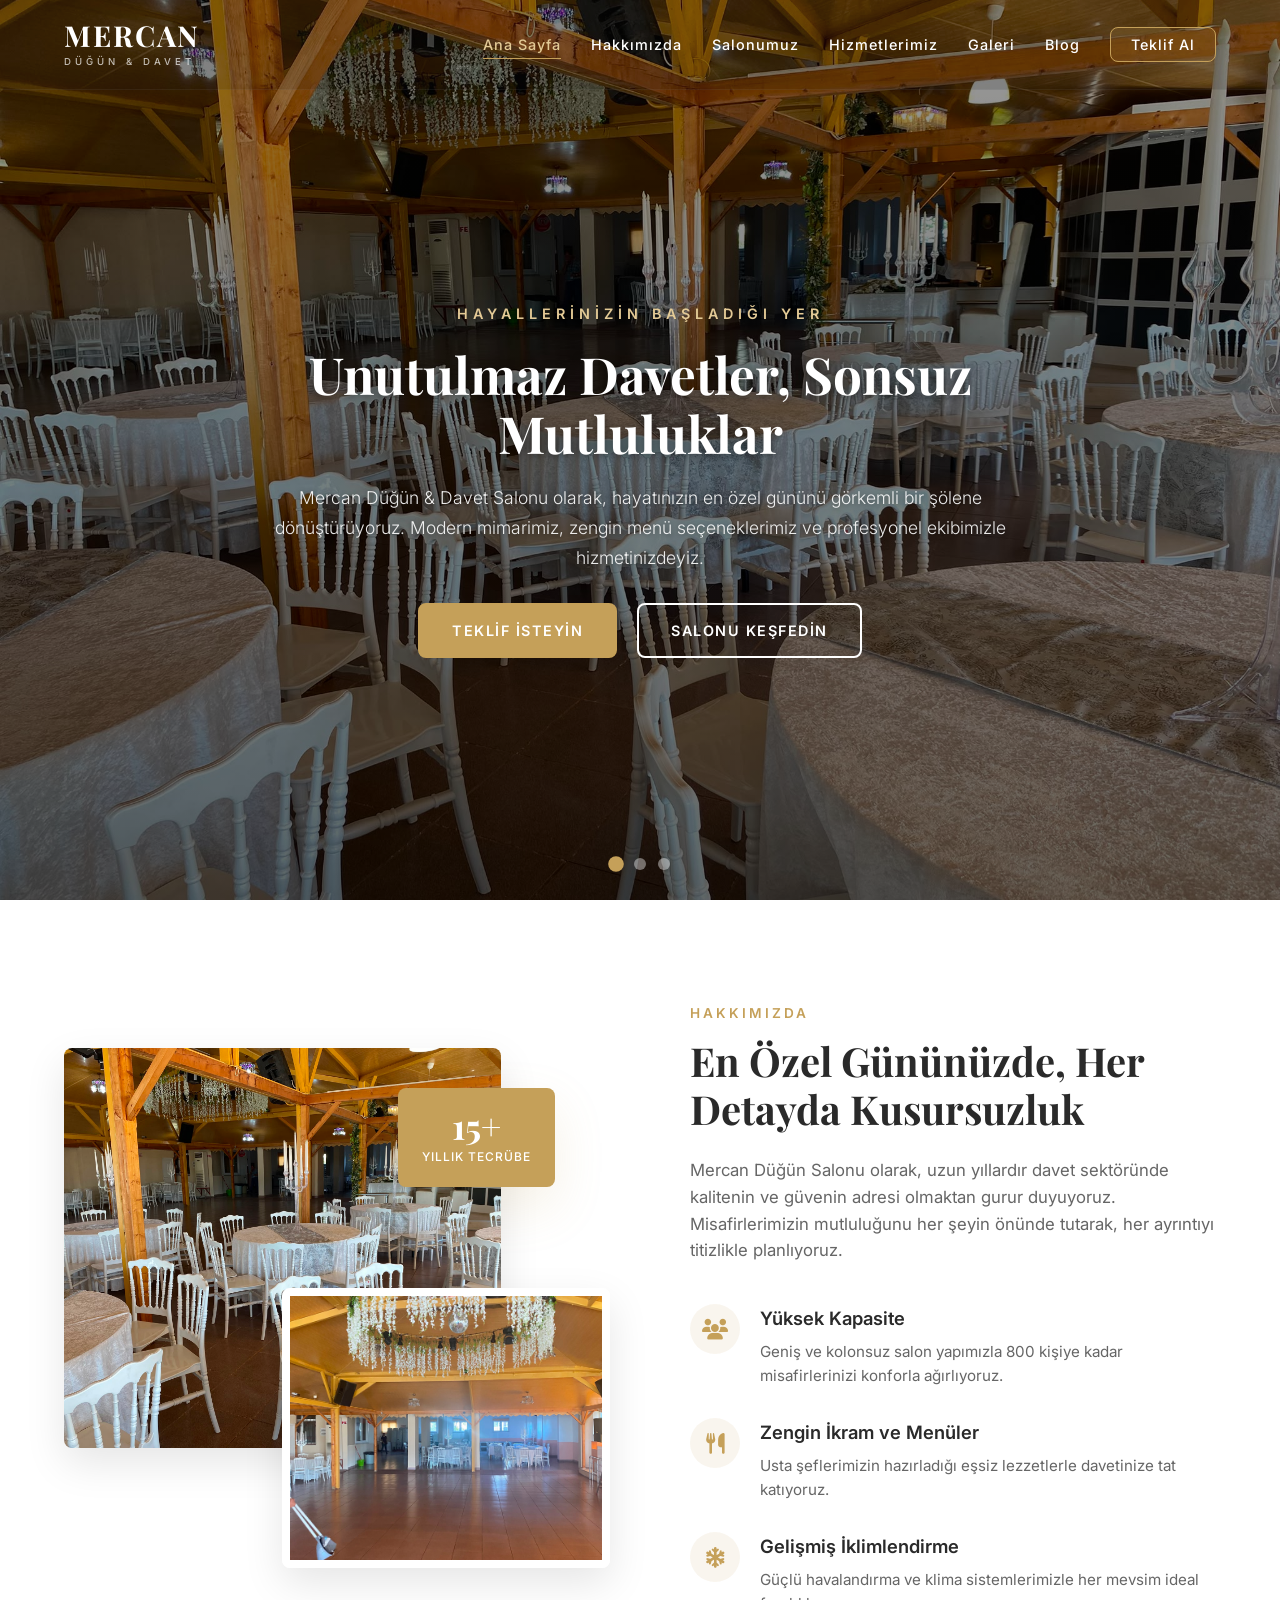
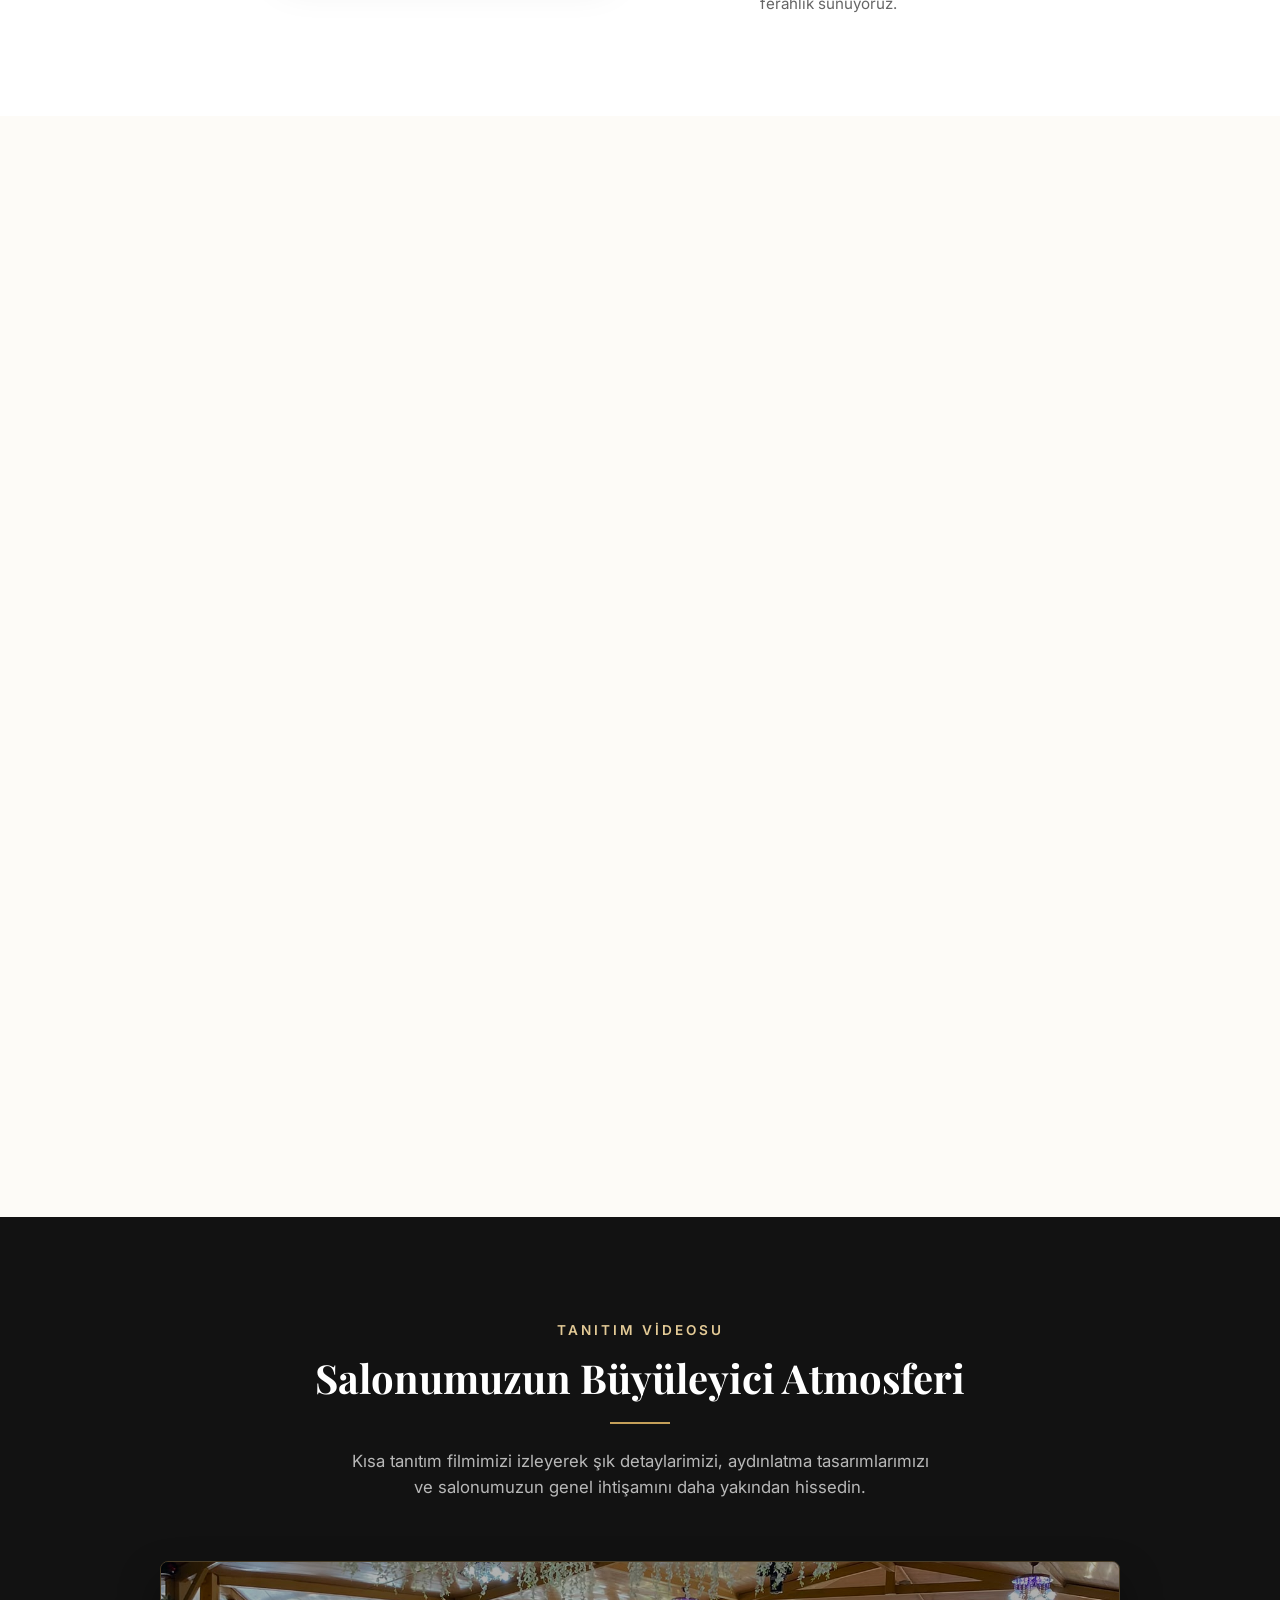
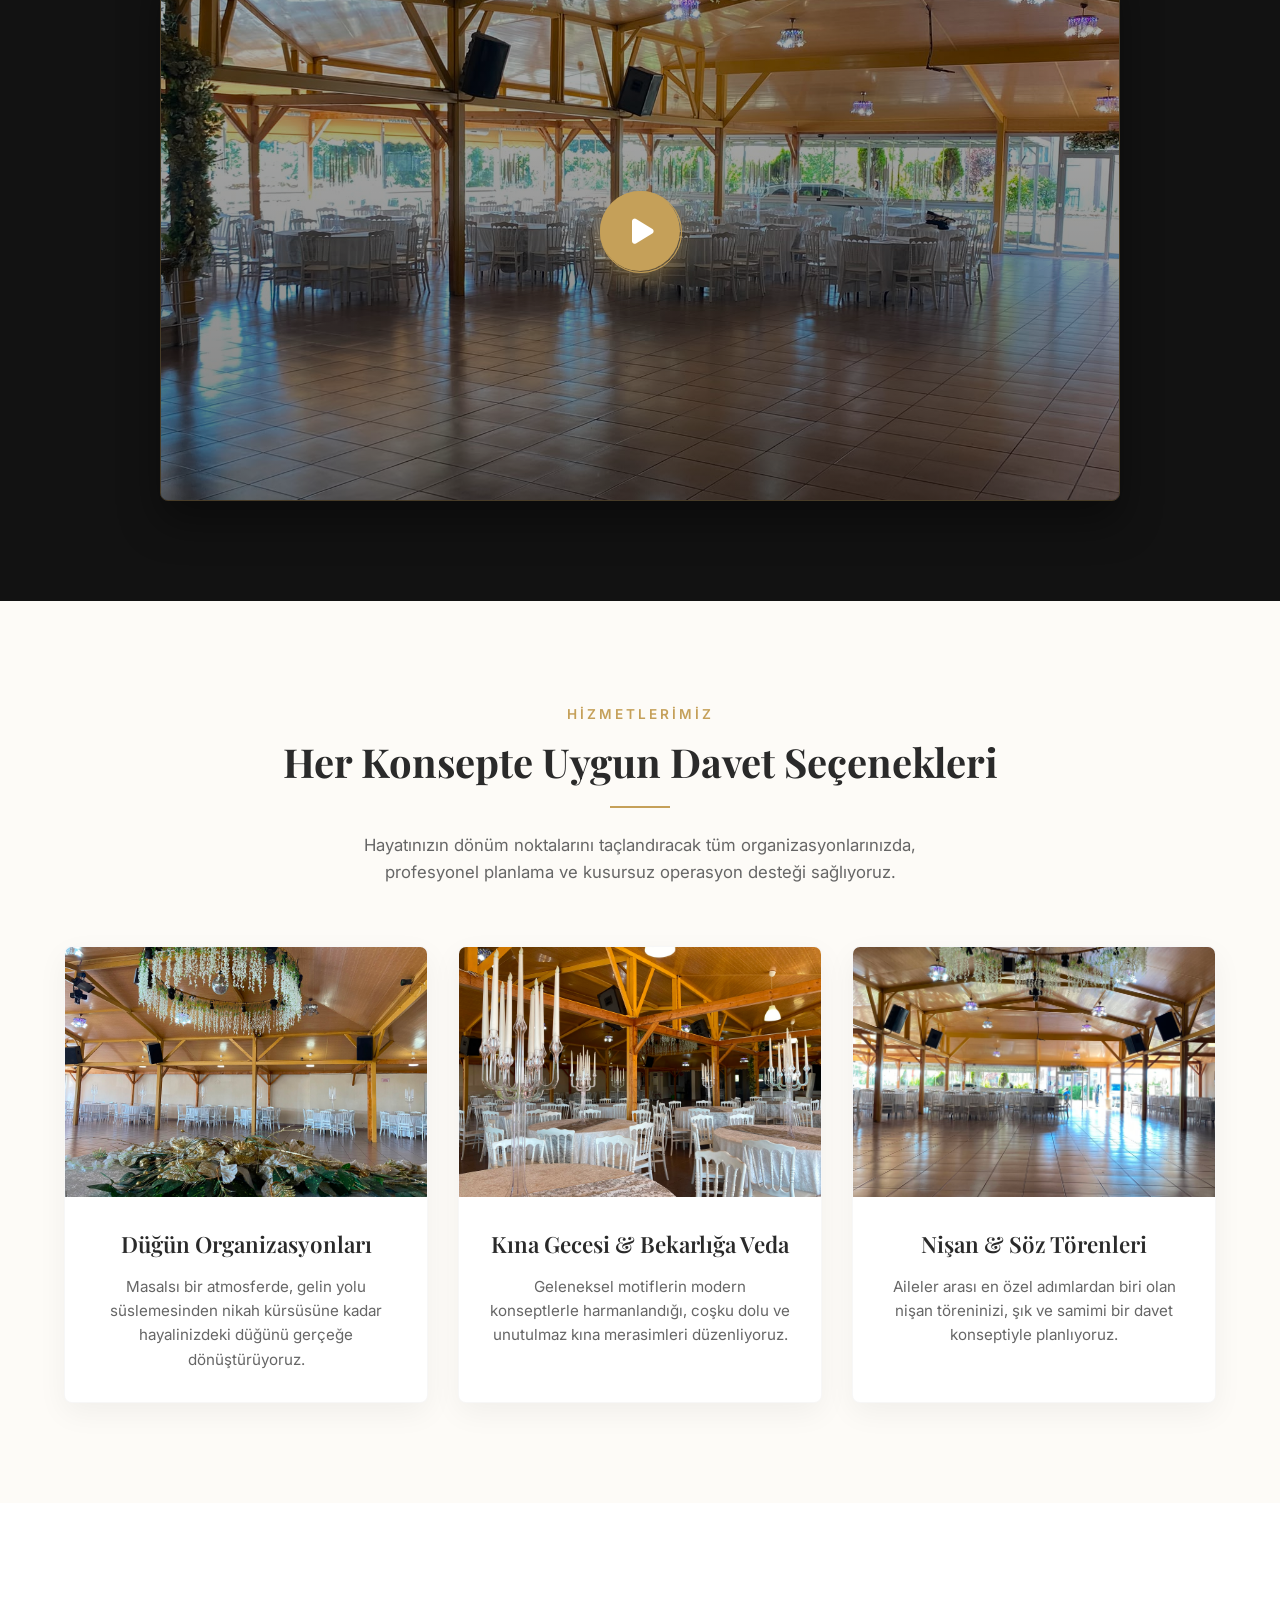
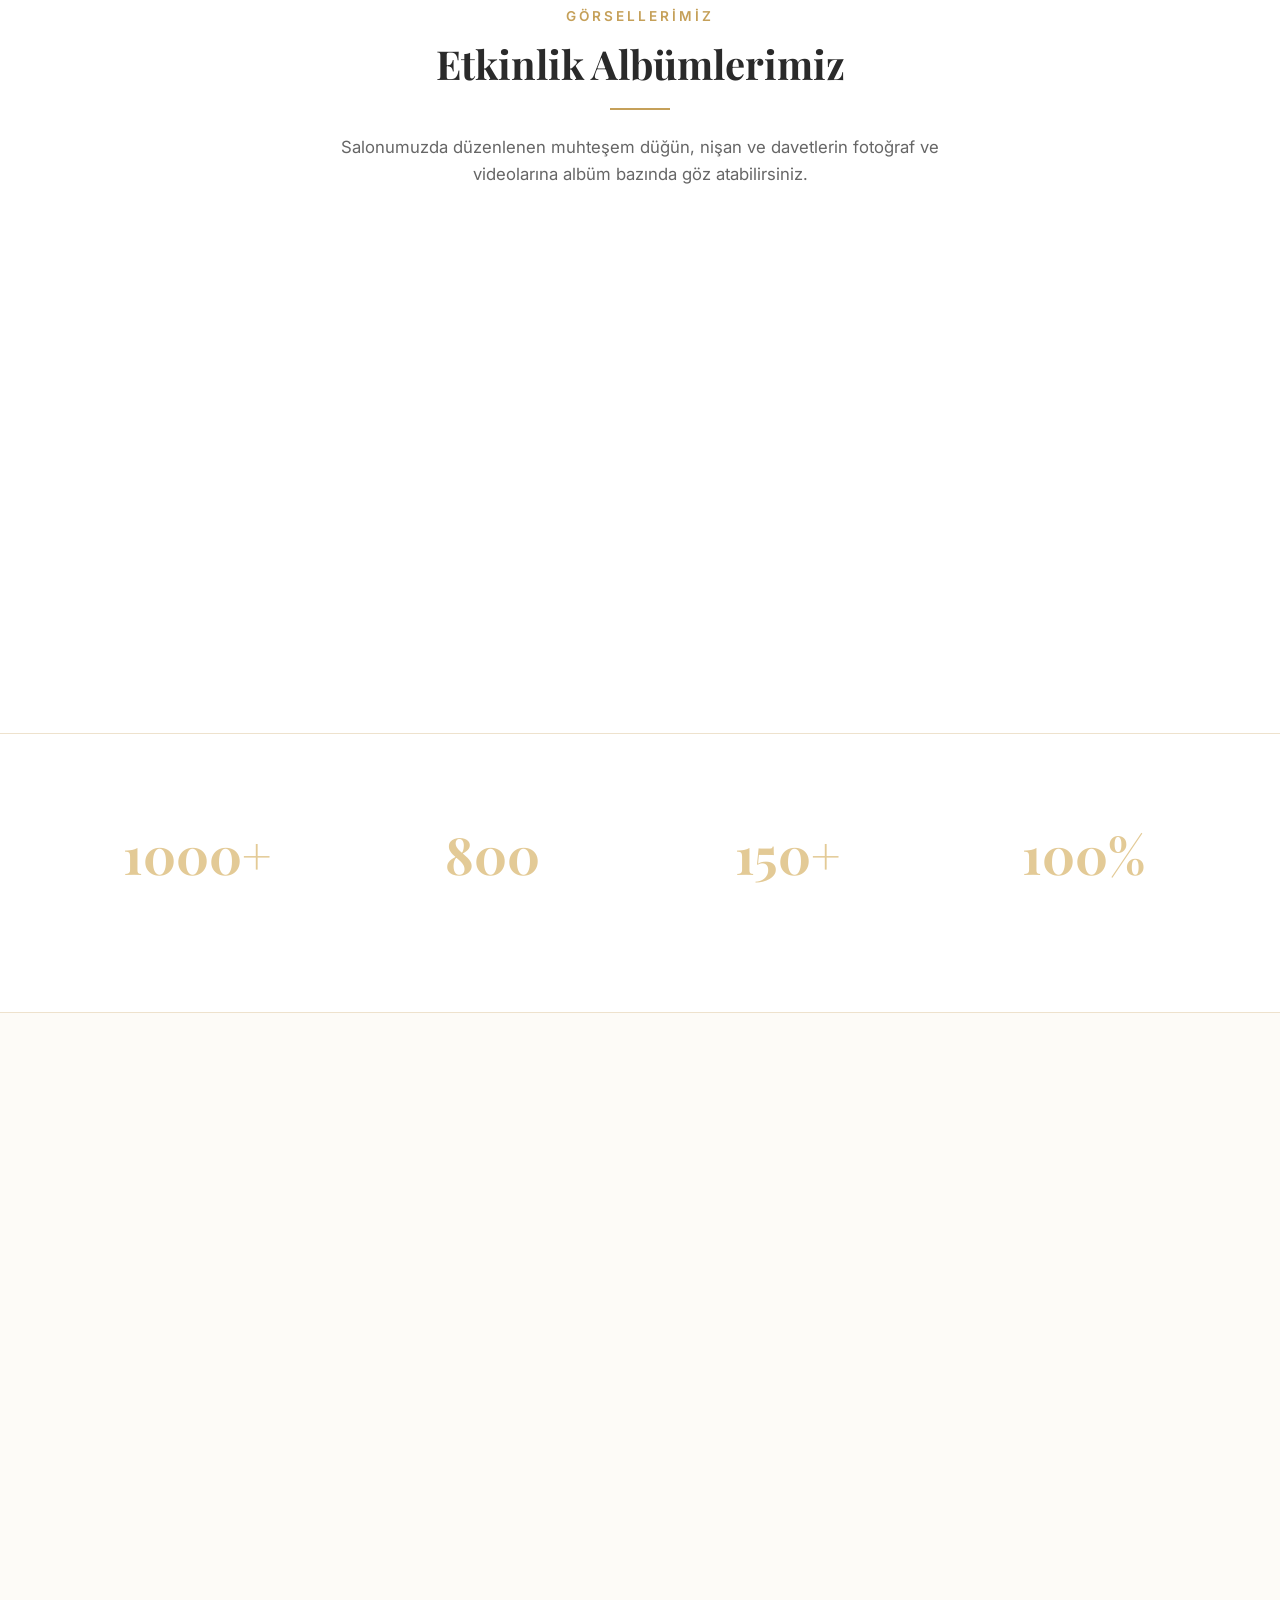
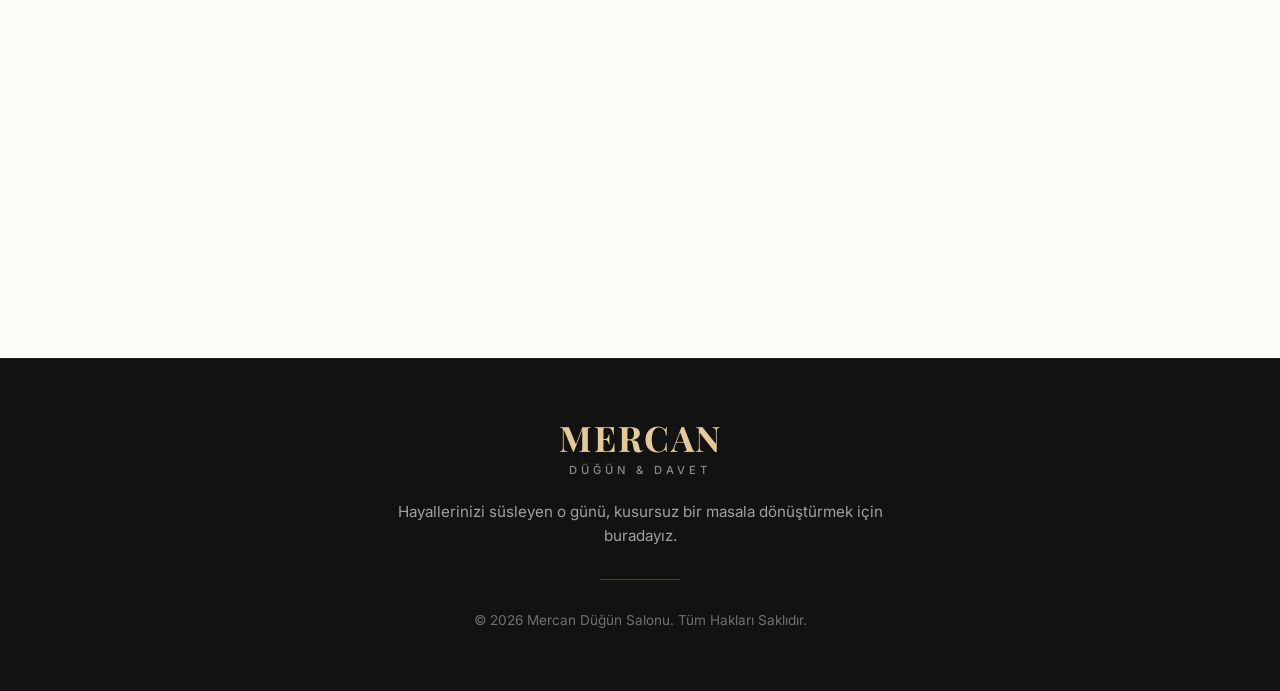
==== commit 733b5b72: "Implement client-side Cloudinary auto-resizing to 1024px and bypass script cache" ====
--- a/index.html
+++ b/index.html
@@ -18,9 +18,6 @@
     
     <!-- Custom CSS -->
     <link rel="stylesheet" href="style.css">
-    
-    <!-- Netlify Identity Widget (Giriş/Davet/Onay işlemleri için) -->
-    <script src="https://identity.netlify.com/v1/netlify-identity-widget.js"></script>
 </head>
 <body>
 
@@ -447,18 +444,21 @@
         </div>
     </div>
 
+    <!-- Netlify Identity Widget -->
+    <script src="https://identity.netlify.com/v1/netlify-identity-widget.js"></script>
+    <script>
+        if (window.netlifyIdentity) {
+            window.netlifyIdentity.on("init", user => {
+                if (!user) {
+                    window.netlifyIdentity.on("login", () => {
+                        document.location.href = "/admin/";
+                    });
+                }
+            });
+        }
+    </script>
+
     <!-- Custom JavaScript -->
-    <script src="app.js"></script>
-    <script>
-      if (window.netlifyIdentity) {
-        window.netlifyIdentity.on("init", function(user) {
-          if (!user) {
-            window.netlifyIdentity.on("login", function() {
-              document.location.href = "/admin/";
-            });
-          }
-        });
-      }
-    </script>
+    <script src="app.js?v=1.2"></script>
 </body>
 </html>
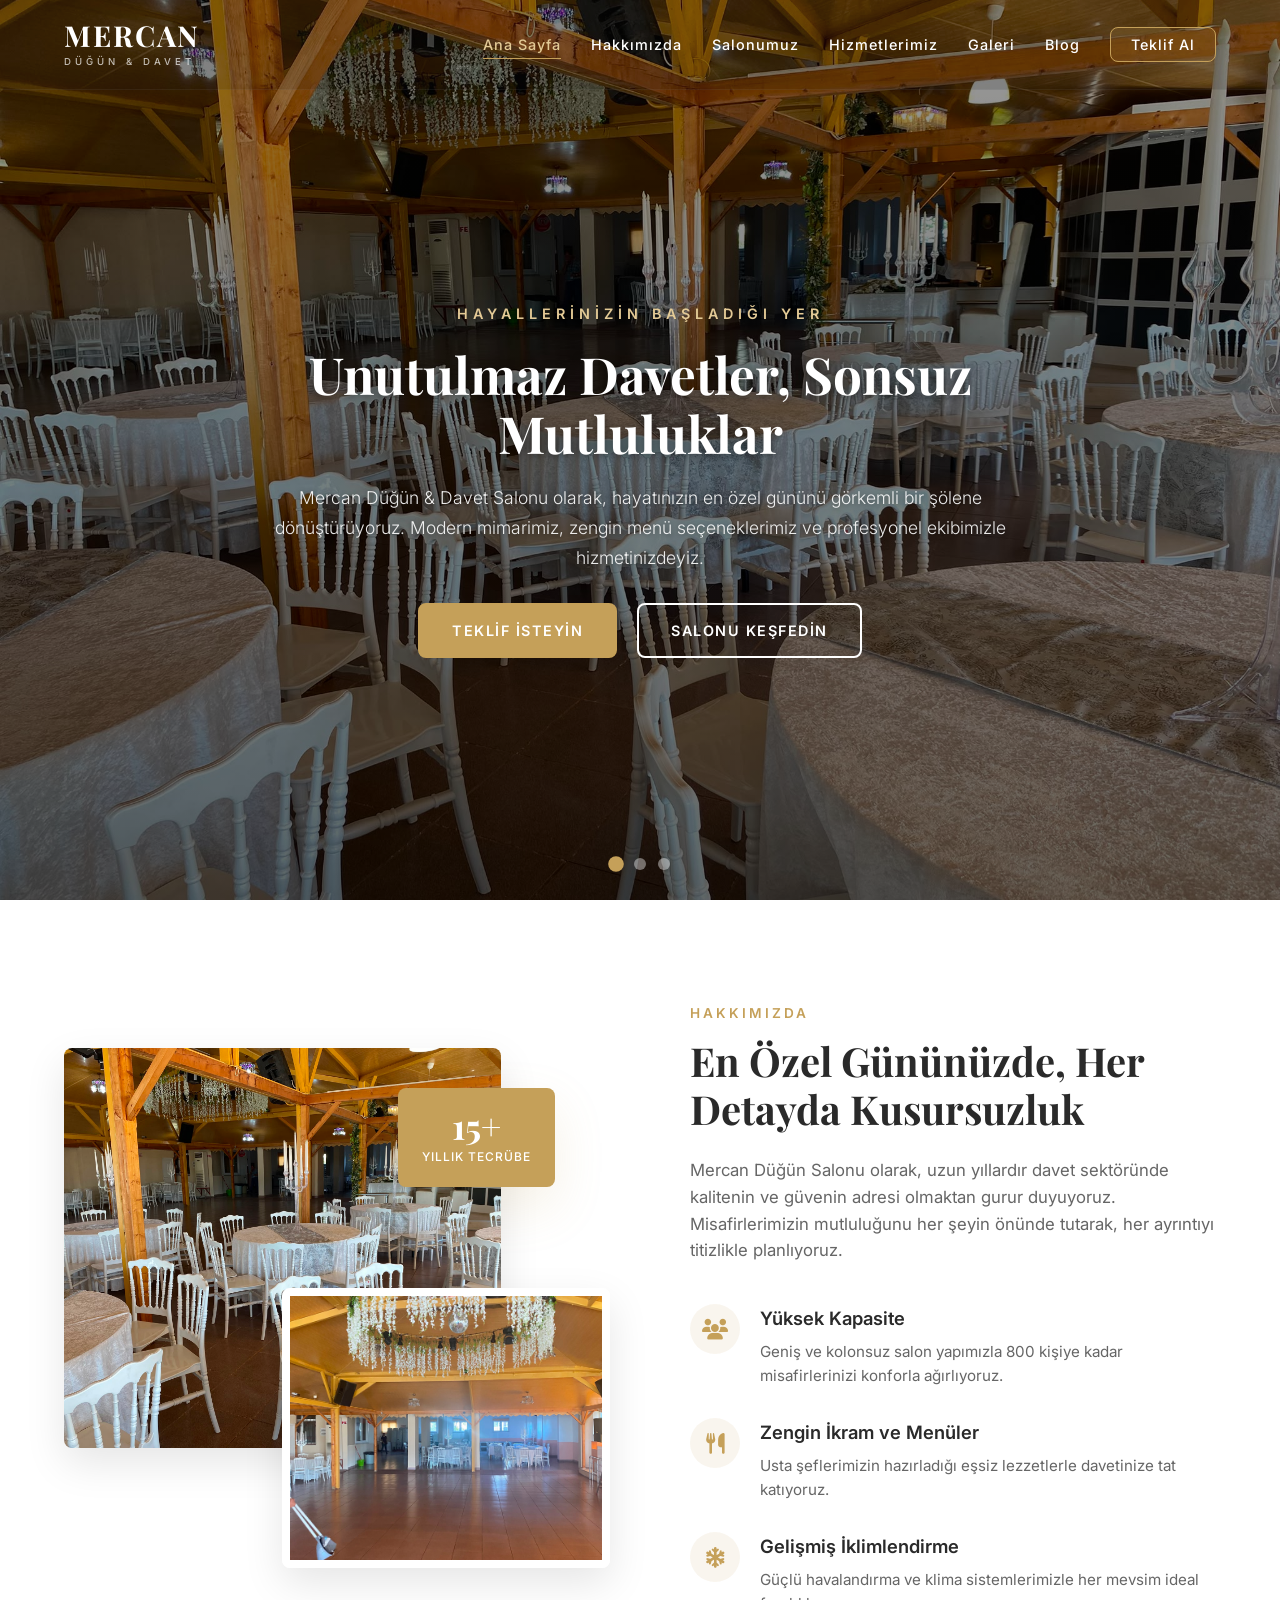
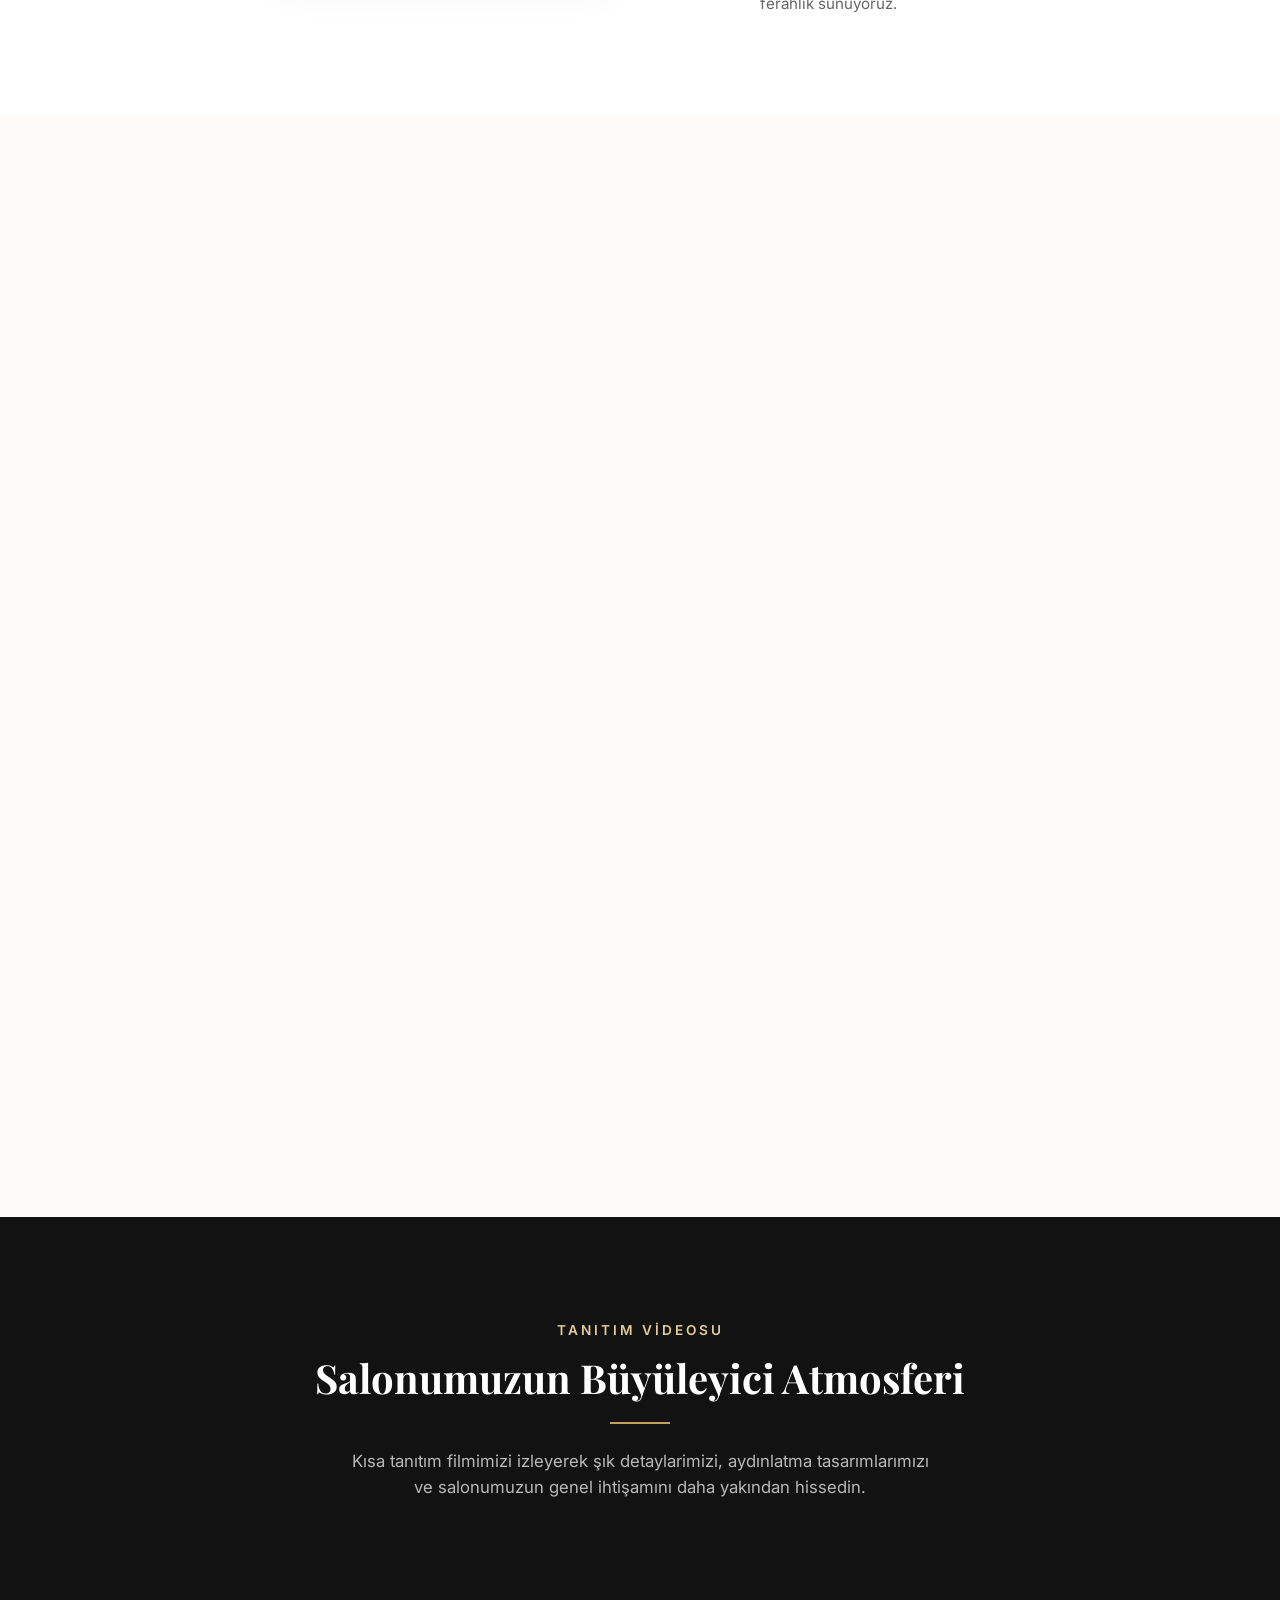
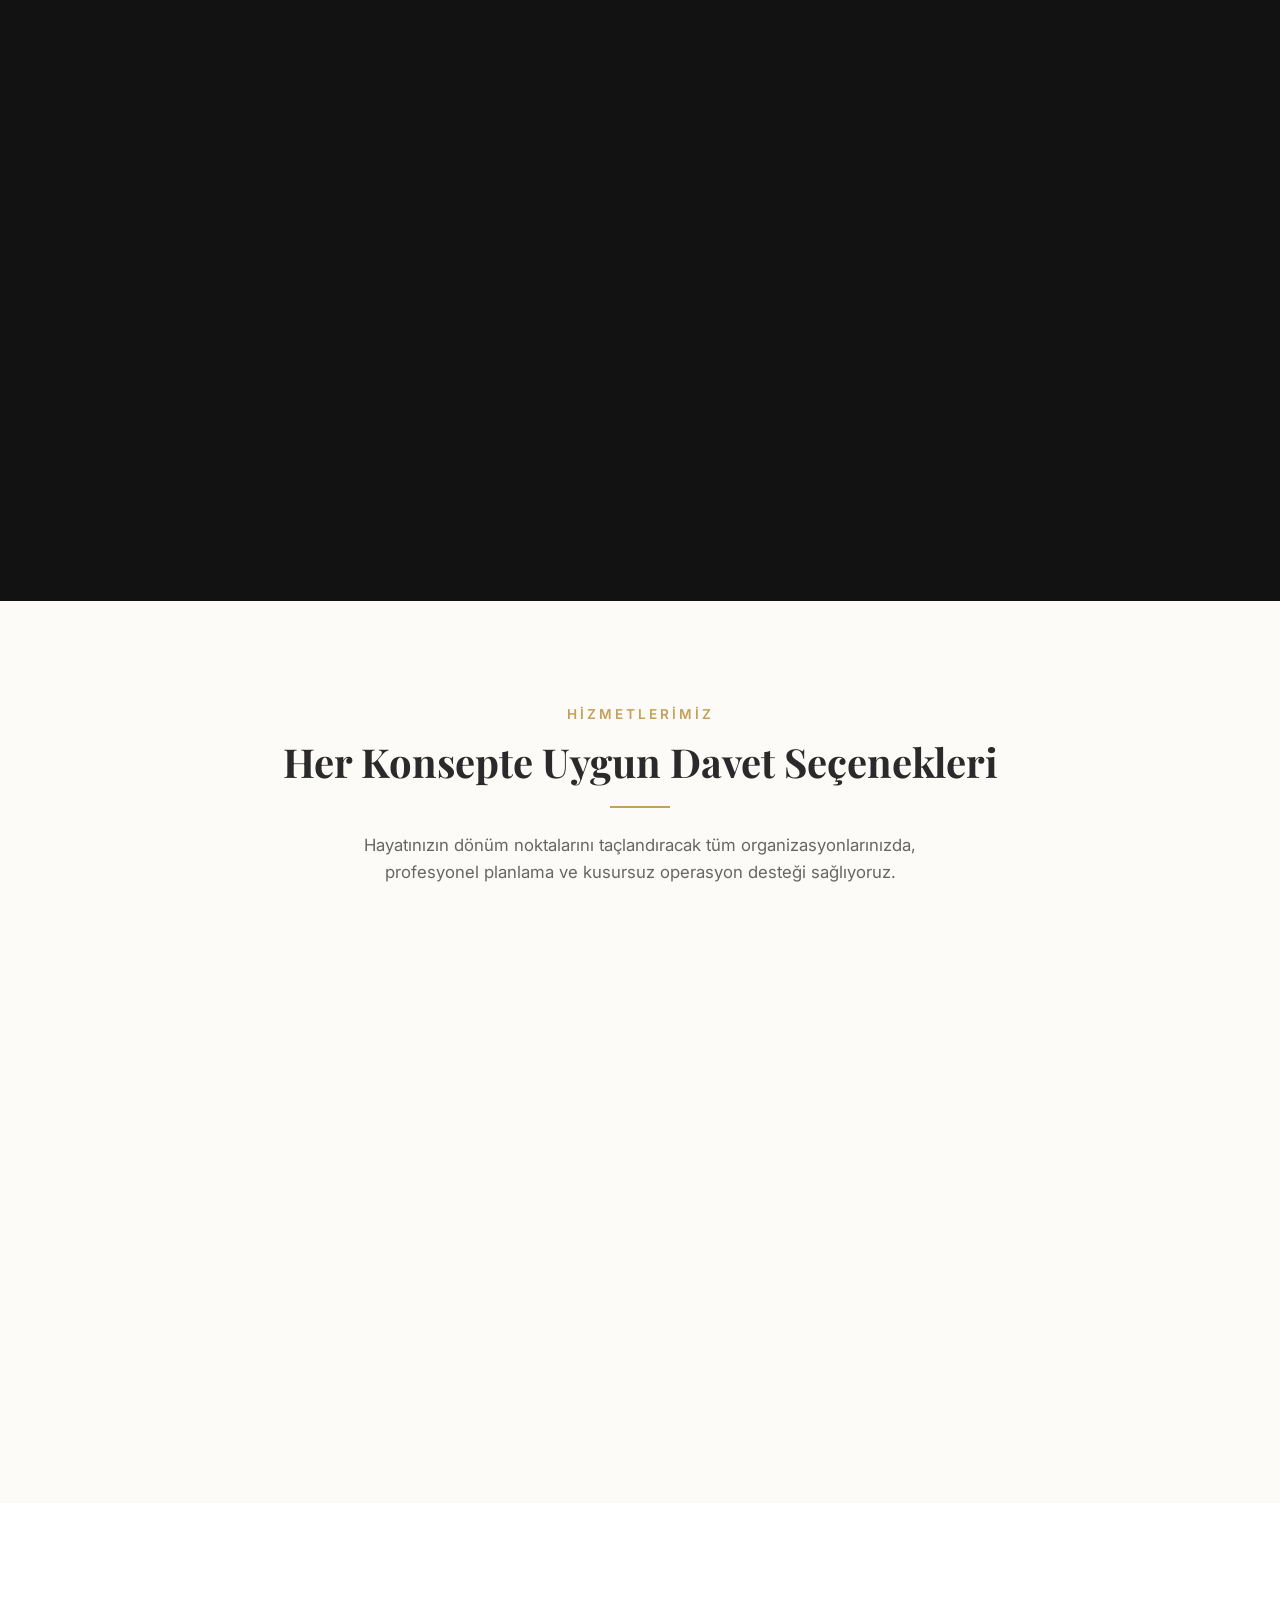
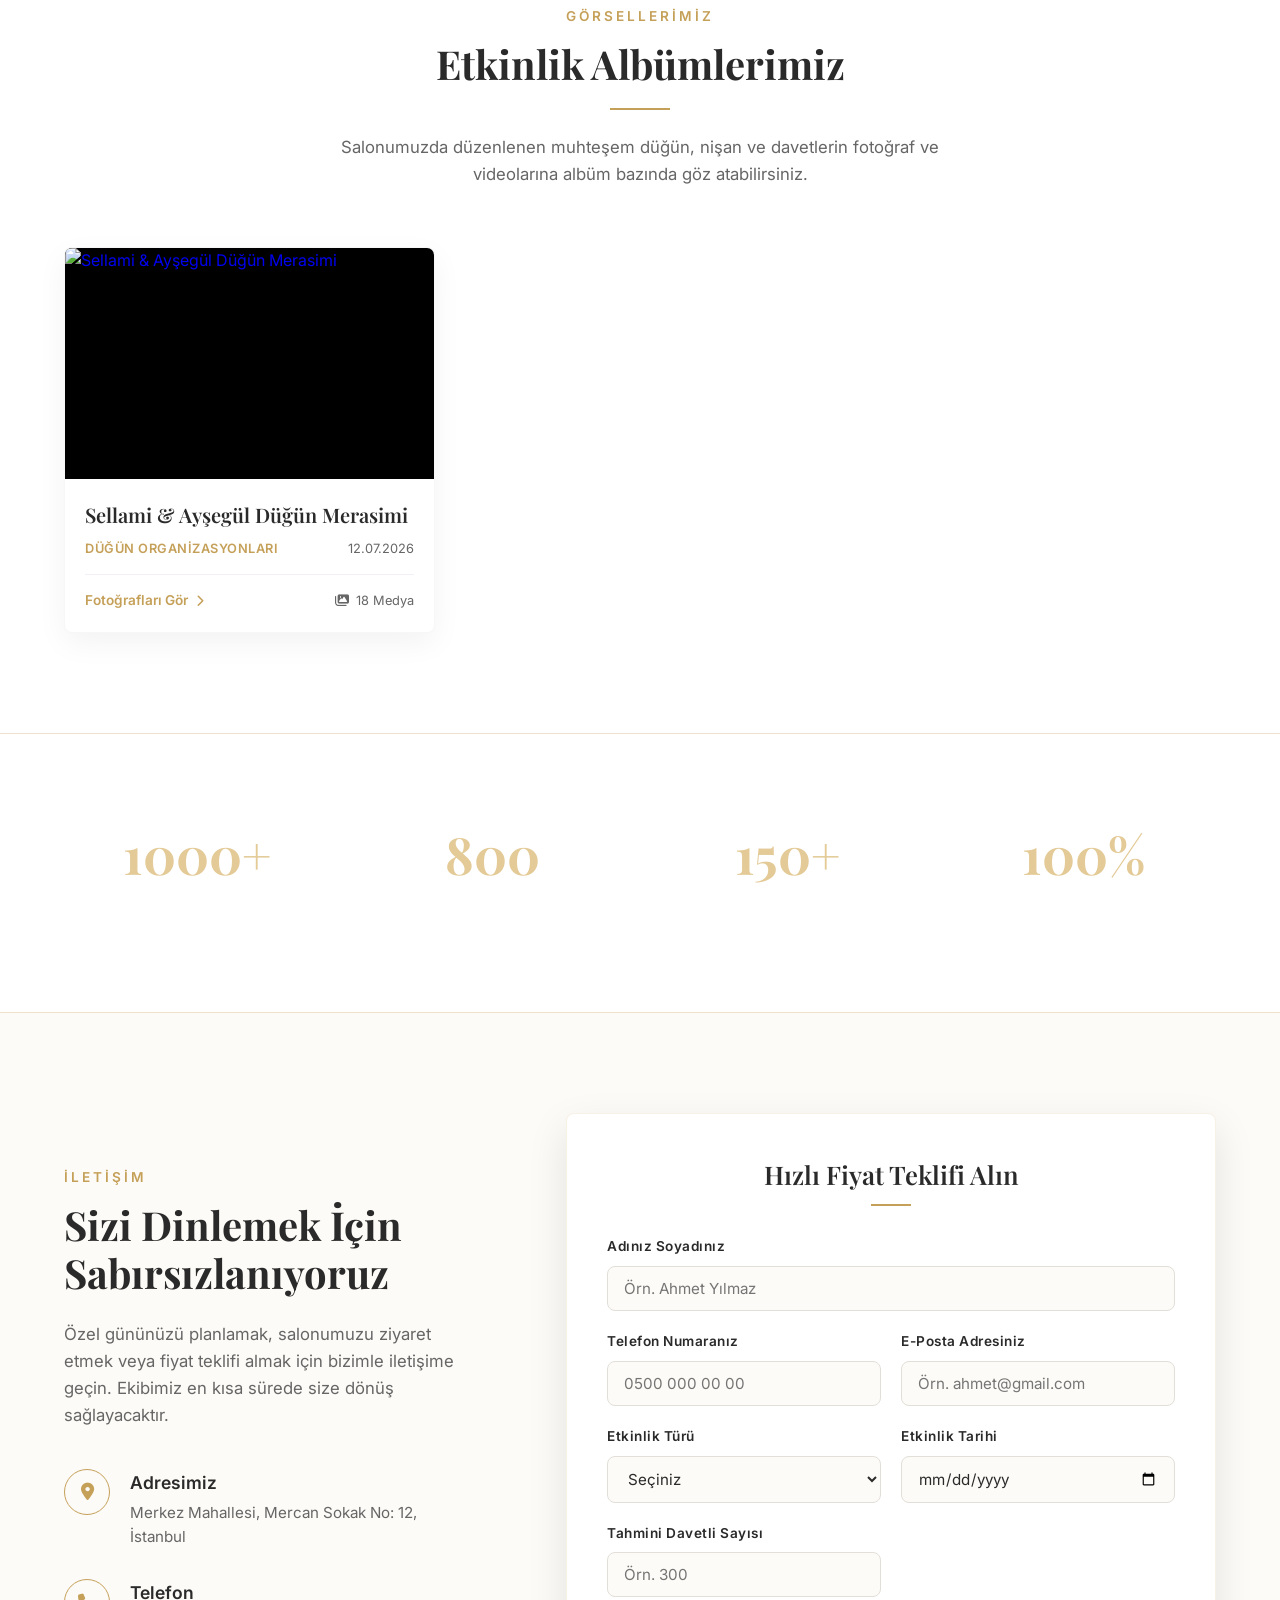
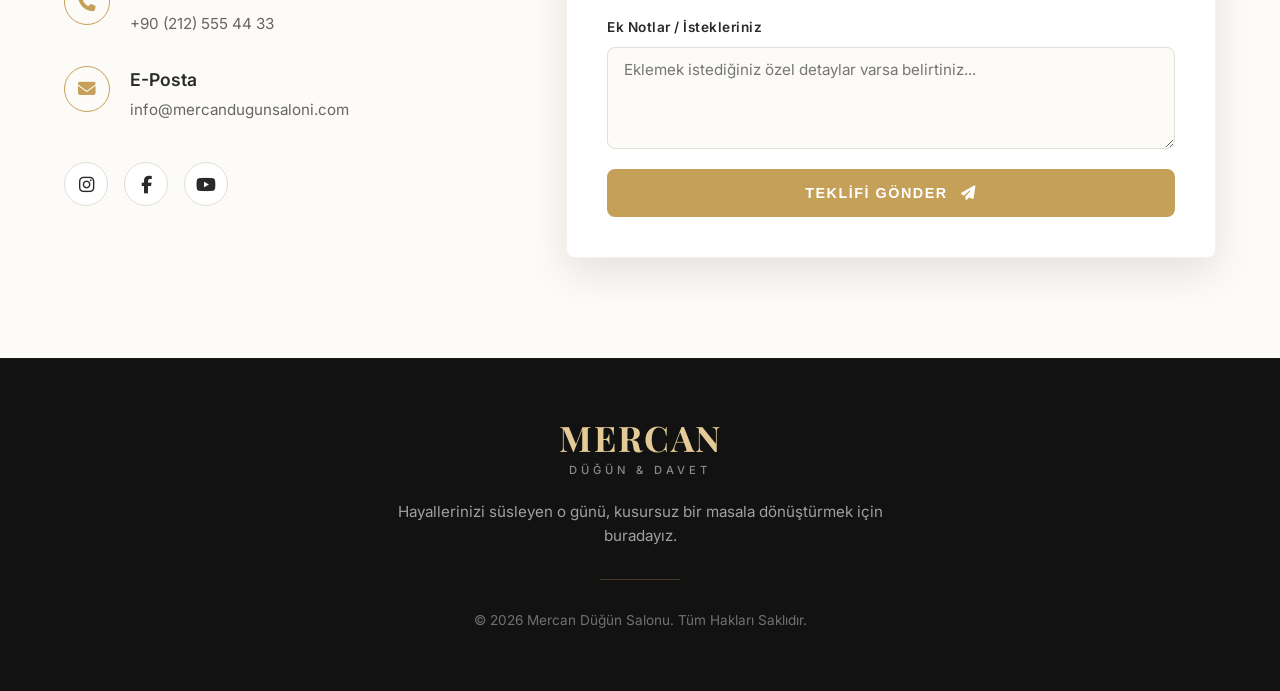
==== commit f0ec6eea: "Configure quotation form to use Netlify Forms instead of Web3Forms" ====
--- a/index.html
+++ b/index.html
@@ -363,12 +363,8 @@
             <!-- Modern Request Offer Form -->
             <div class="form-container reveal">
                 <h3 class="form-title">Hızlı Fiyat Teklifi Alın</h3>
-                <!-- Teklif Formu Web3Forms Entegrasyonu -->
-                <form id="offerForm" class="offer-form">
-                    <!-- Web3Forms API Anahtarı ve Yönlendirmeleri Buraya Eklenecek -->
-                    <input type="hidden" name="access_key" value="YOUR_WEB3FORMS_ACCESS_KEY_HERE">
-                    <input type="hidden" name="subject" value="Yeni Fiyat Teklifi Talebi">
-                    <input type="hidden" name="from_name" value="Mercan Davet Web Sitesi">
+                <form id="offerForm" class="offer-form" method="POST" data-netlify="true" name="teklif-formu">
+                    <input type="hidden" name="form-name" value="teklif-formu">
 
                     <div class="form-group">
                         <label for="fullName">Adınız Soyadınız</label>
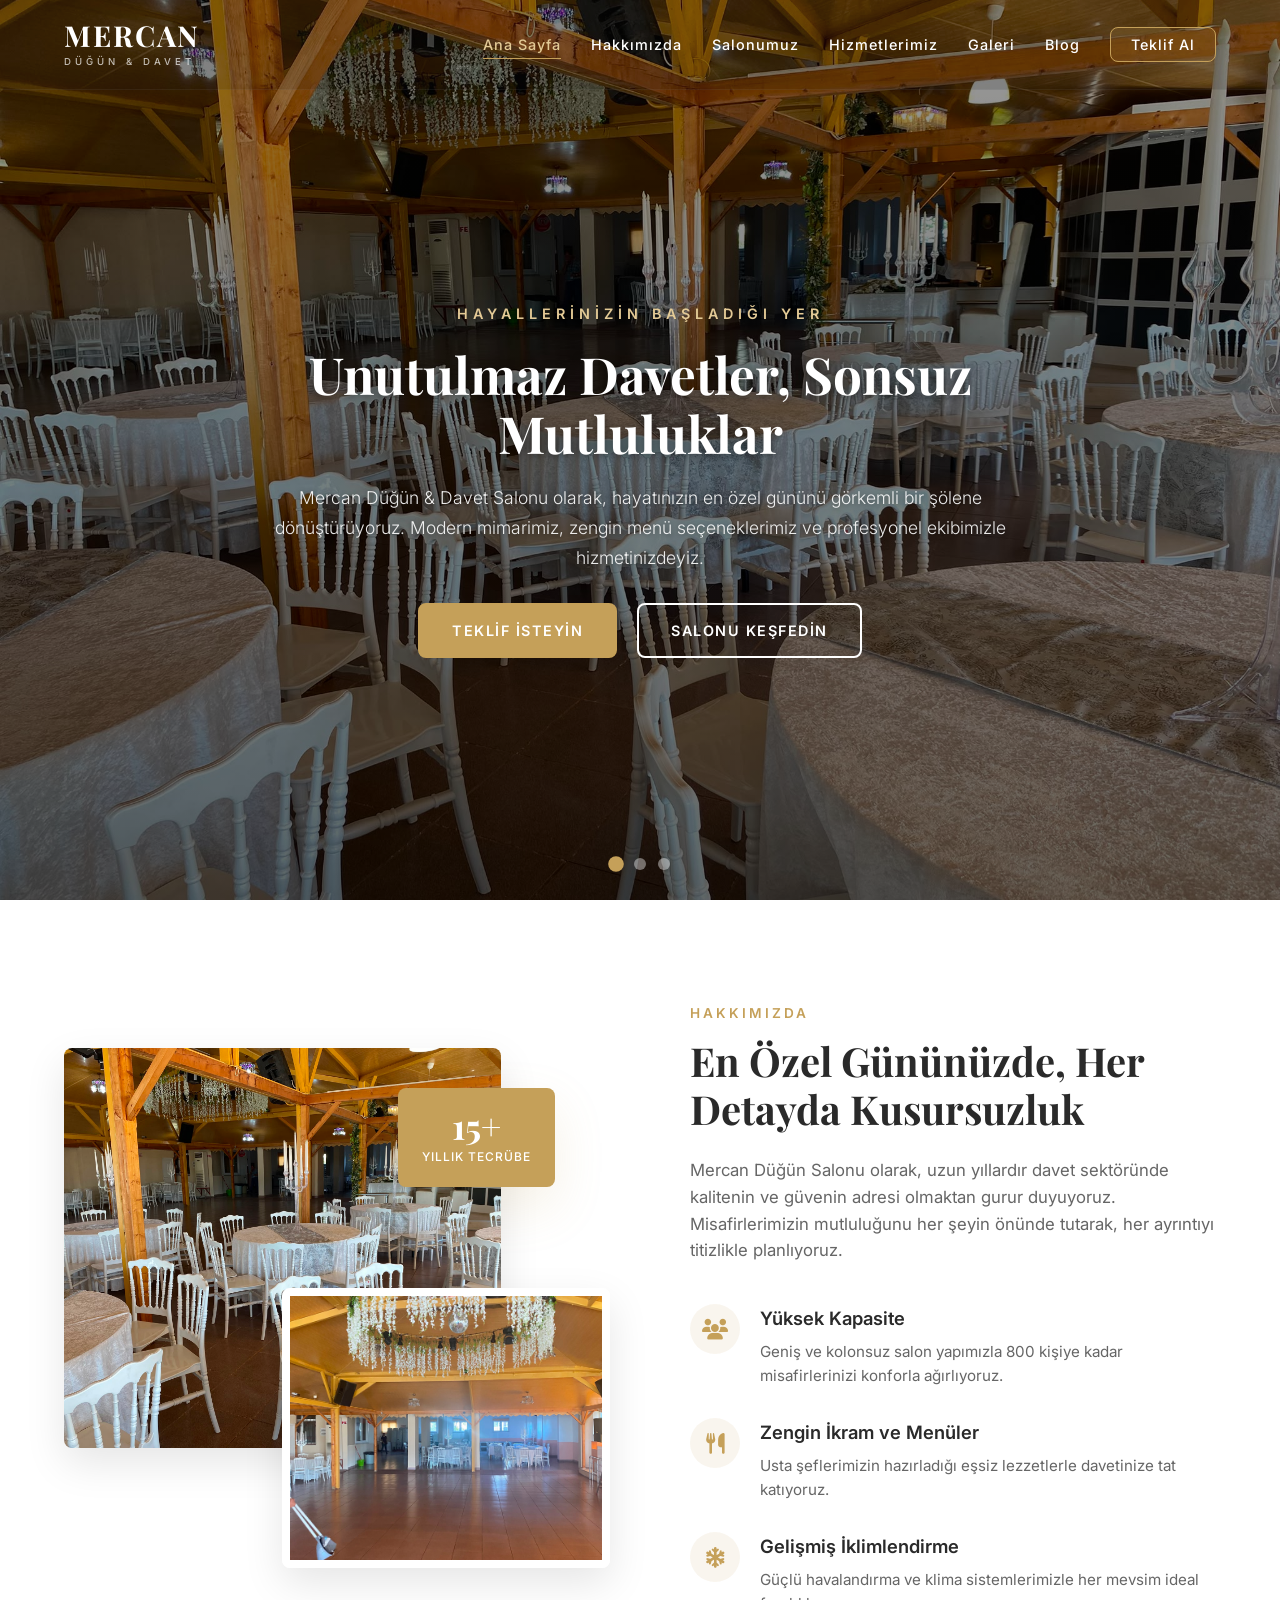
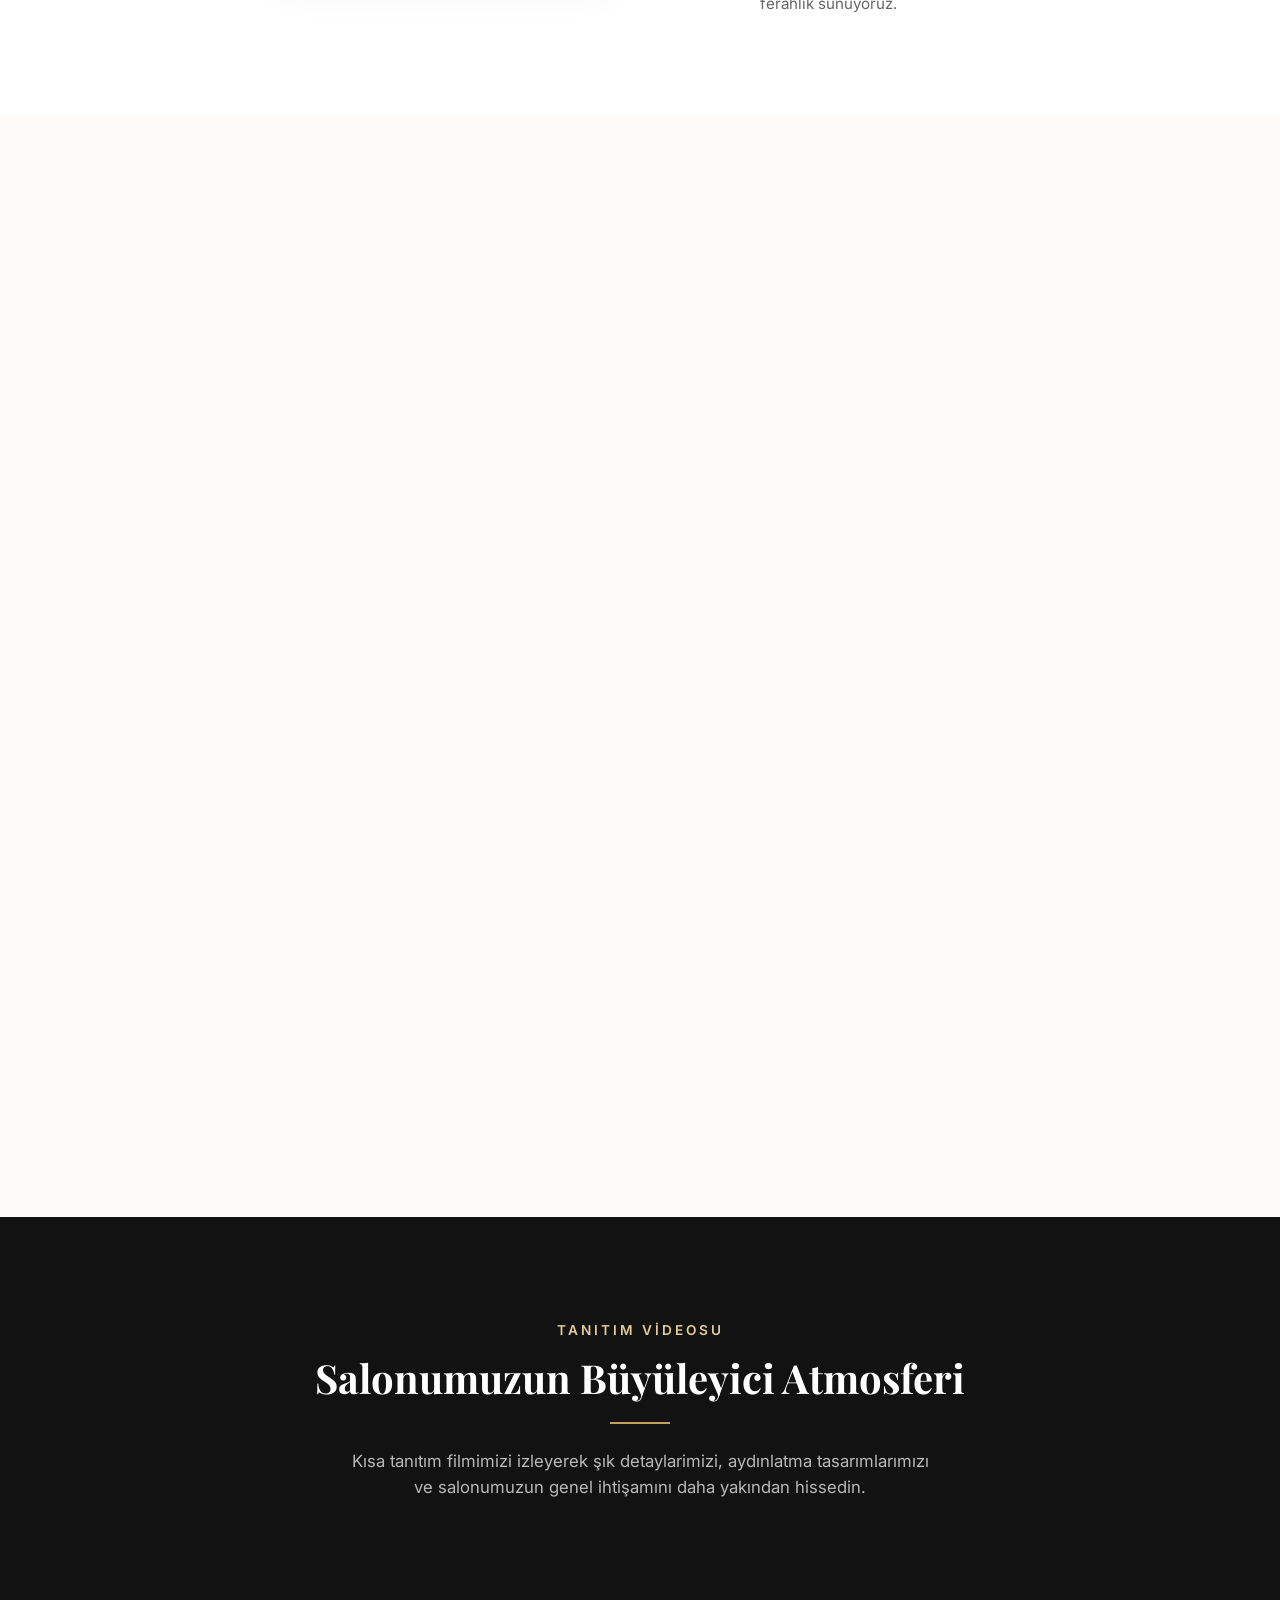
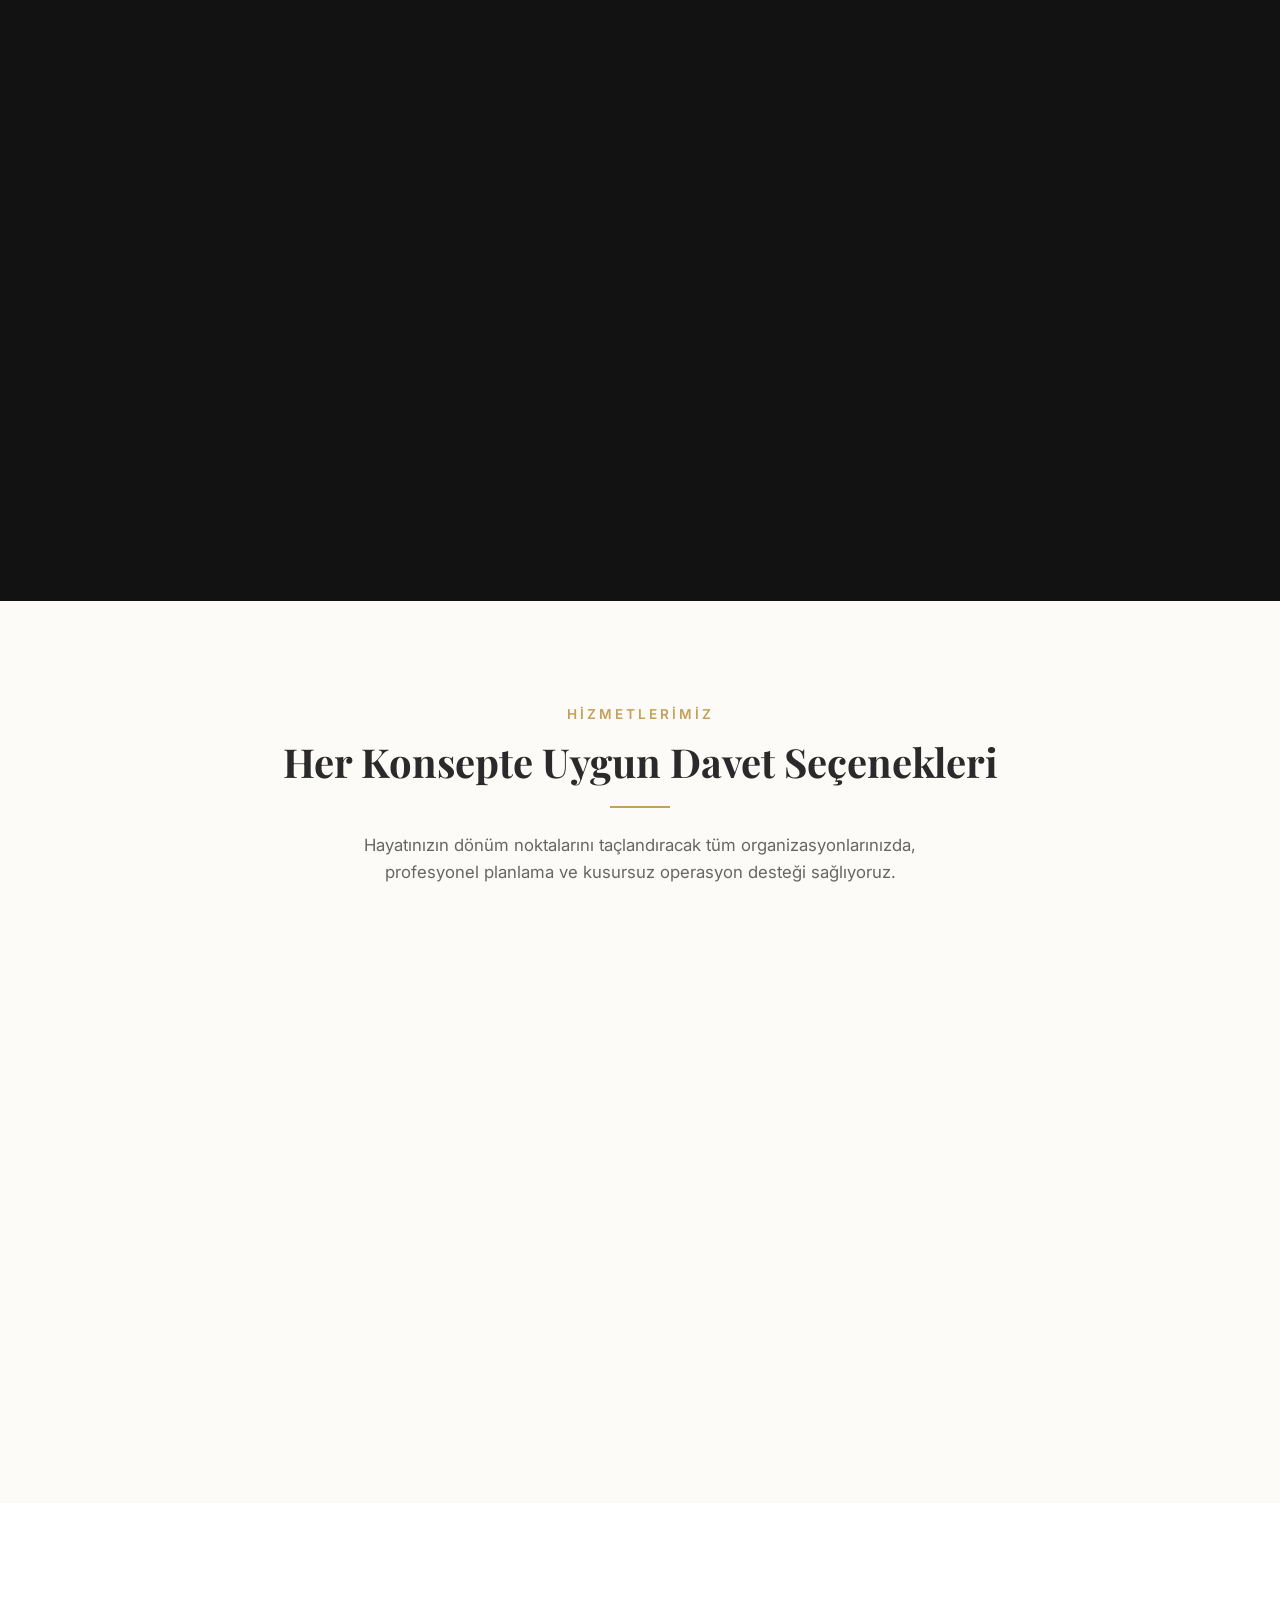
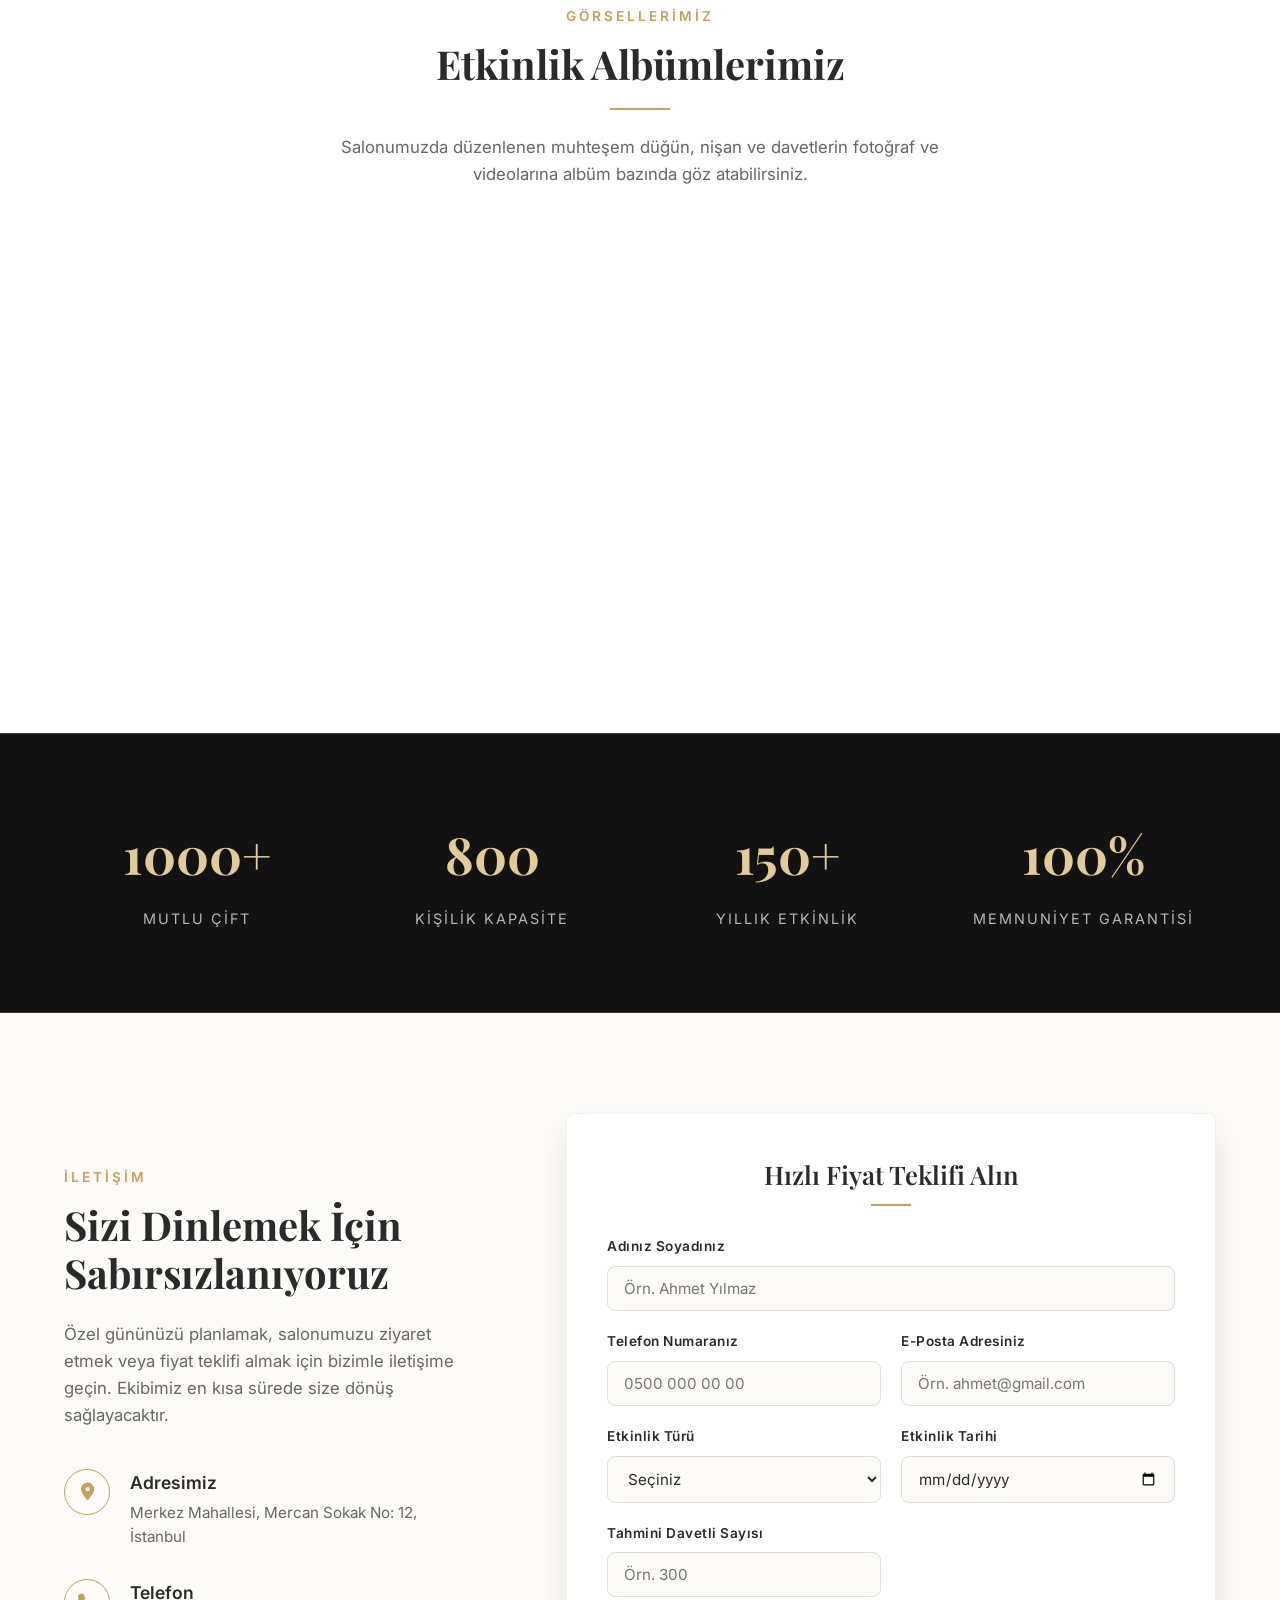
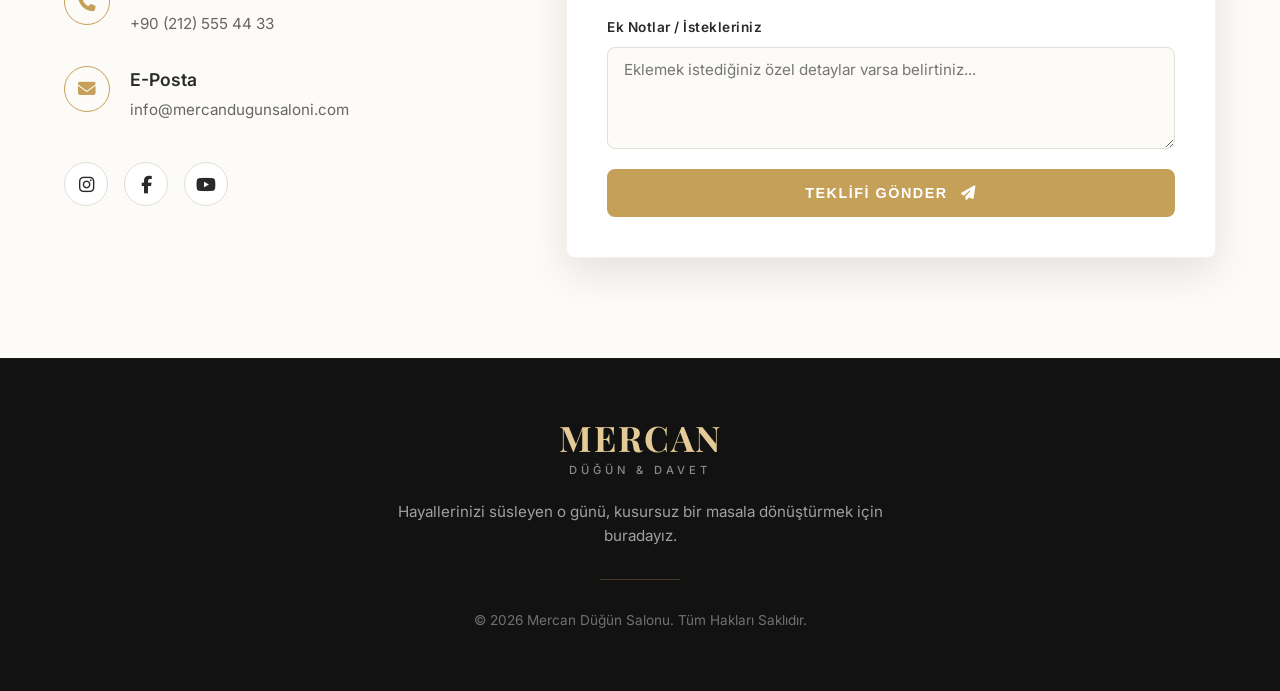
==== commit a5258f67: "Configure native GitHub login for Decap CMS and clean up Netlify scripts" ====
--- a/index.html
+++ b/index.html
@@ -440,19 +440,7 @@
         </div>
     </div>
 
-    <!-- Netlify Identity Widget -->
-    <script src="https://identity.netlify.com/v1/netlify-identity-widget.js"></script>
-    <script>
-        if (window.netlifyIdentity) {
-            window.netlifyIdentity.on("init", user => {
-                if (!user) {
-                    window.netlifyIdentity.on("login", () => {
-                        document.location.href = "/admin/";
-                    });
-                }
-            });
-        }
-    </script>
+
 
     <!-- Custom JavaScript -->
     <script src="app.js?v=1.2"></script>
--- a/style.css
+++ b/style.css
@@ -1115,7 +1115,8 @@
 }
 
 .lightbox-content {
-    max-width: 80%;
+    width: 90%;
+    max-width: 850px;
     max-height: 80%;
     position: relative;
     display: flex;
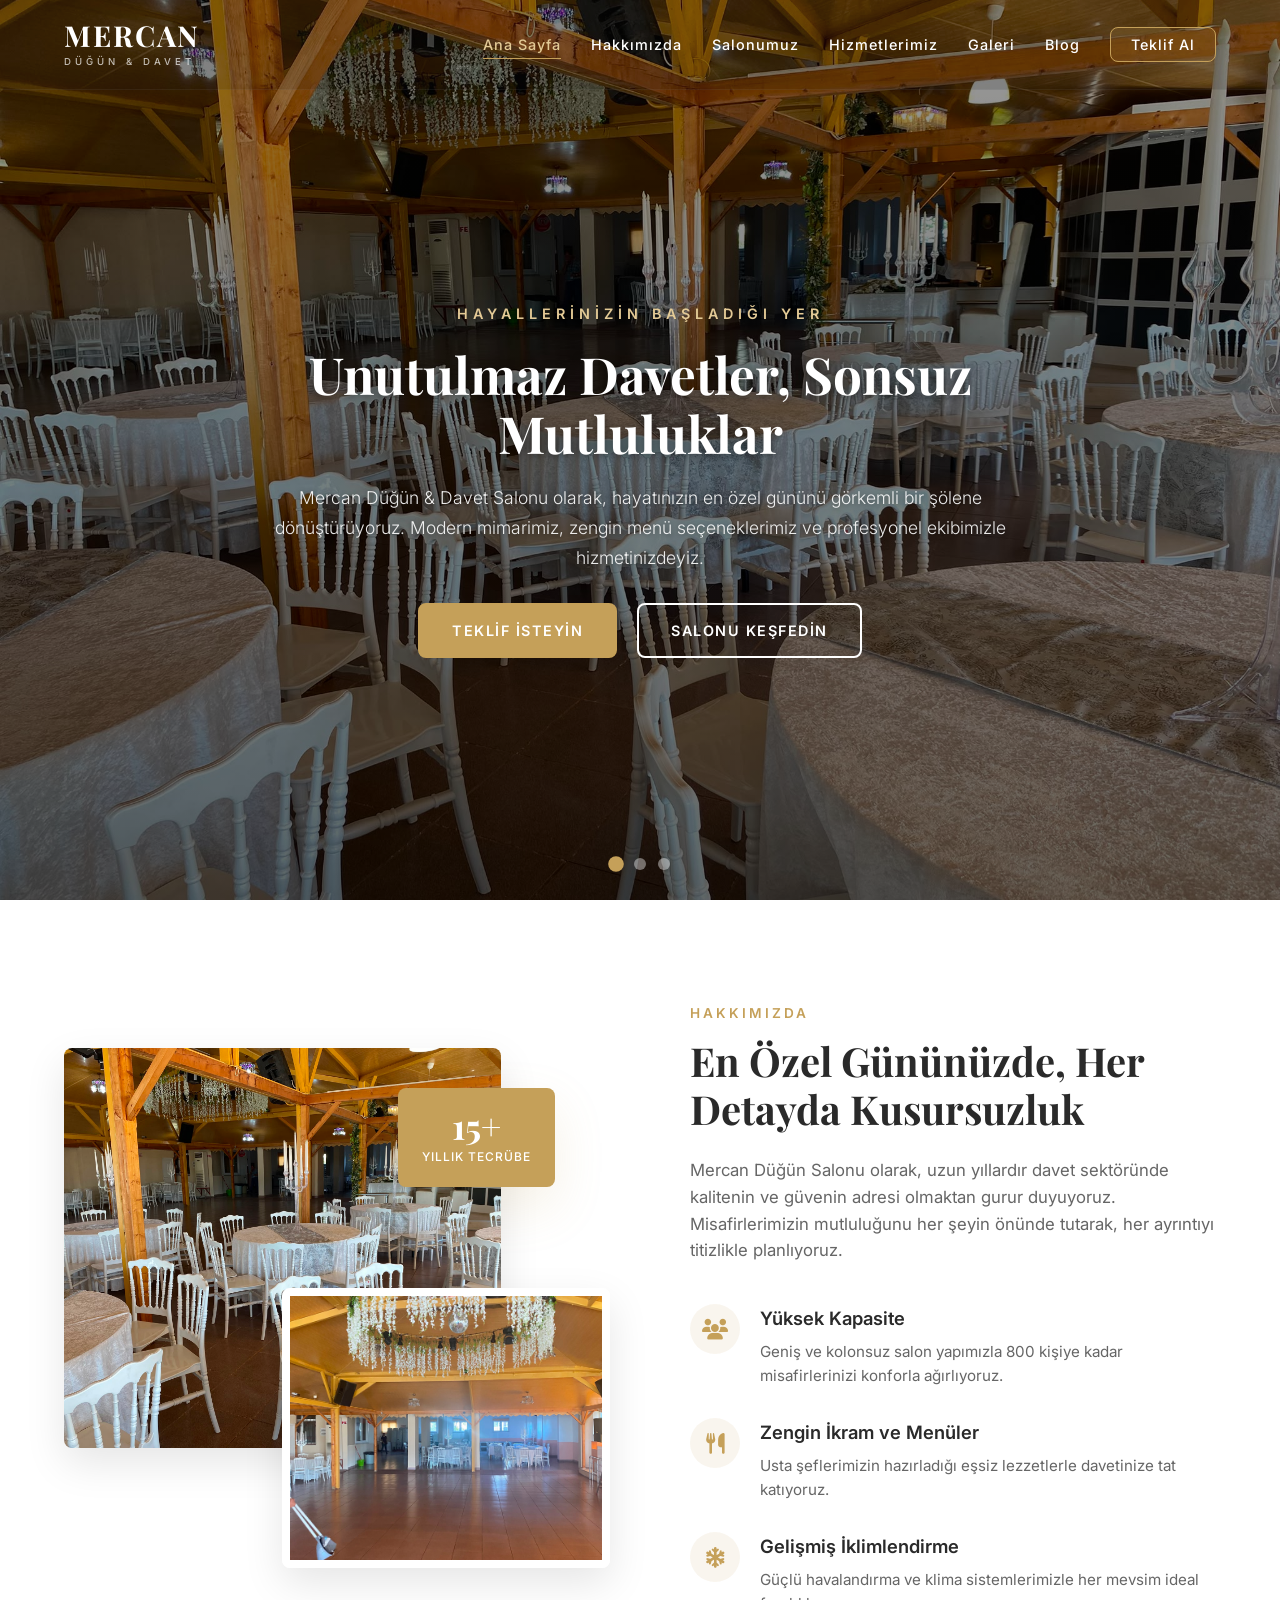
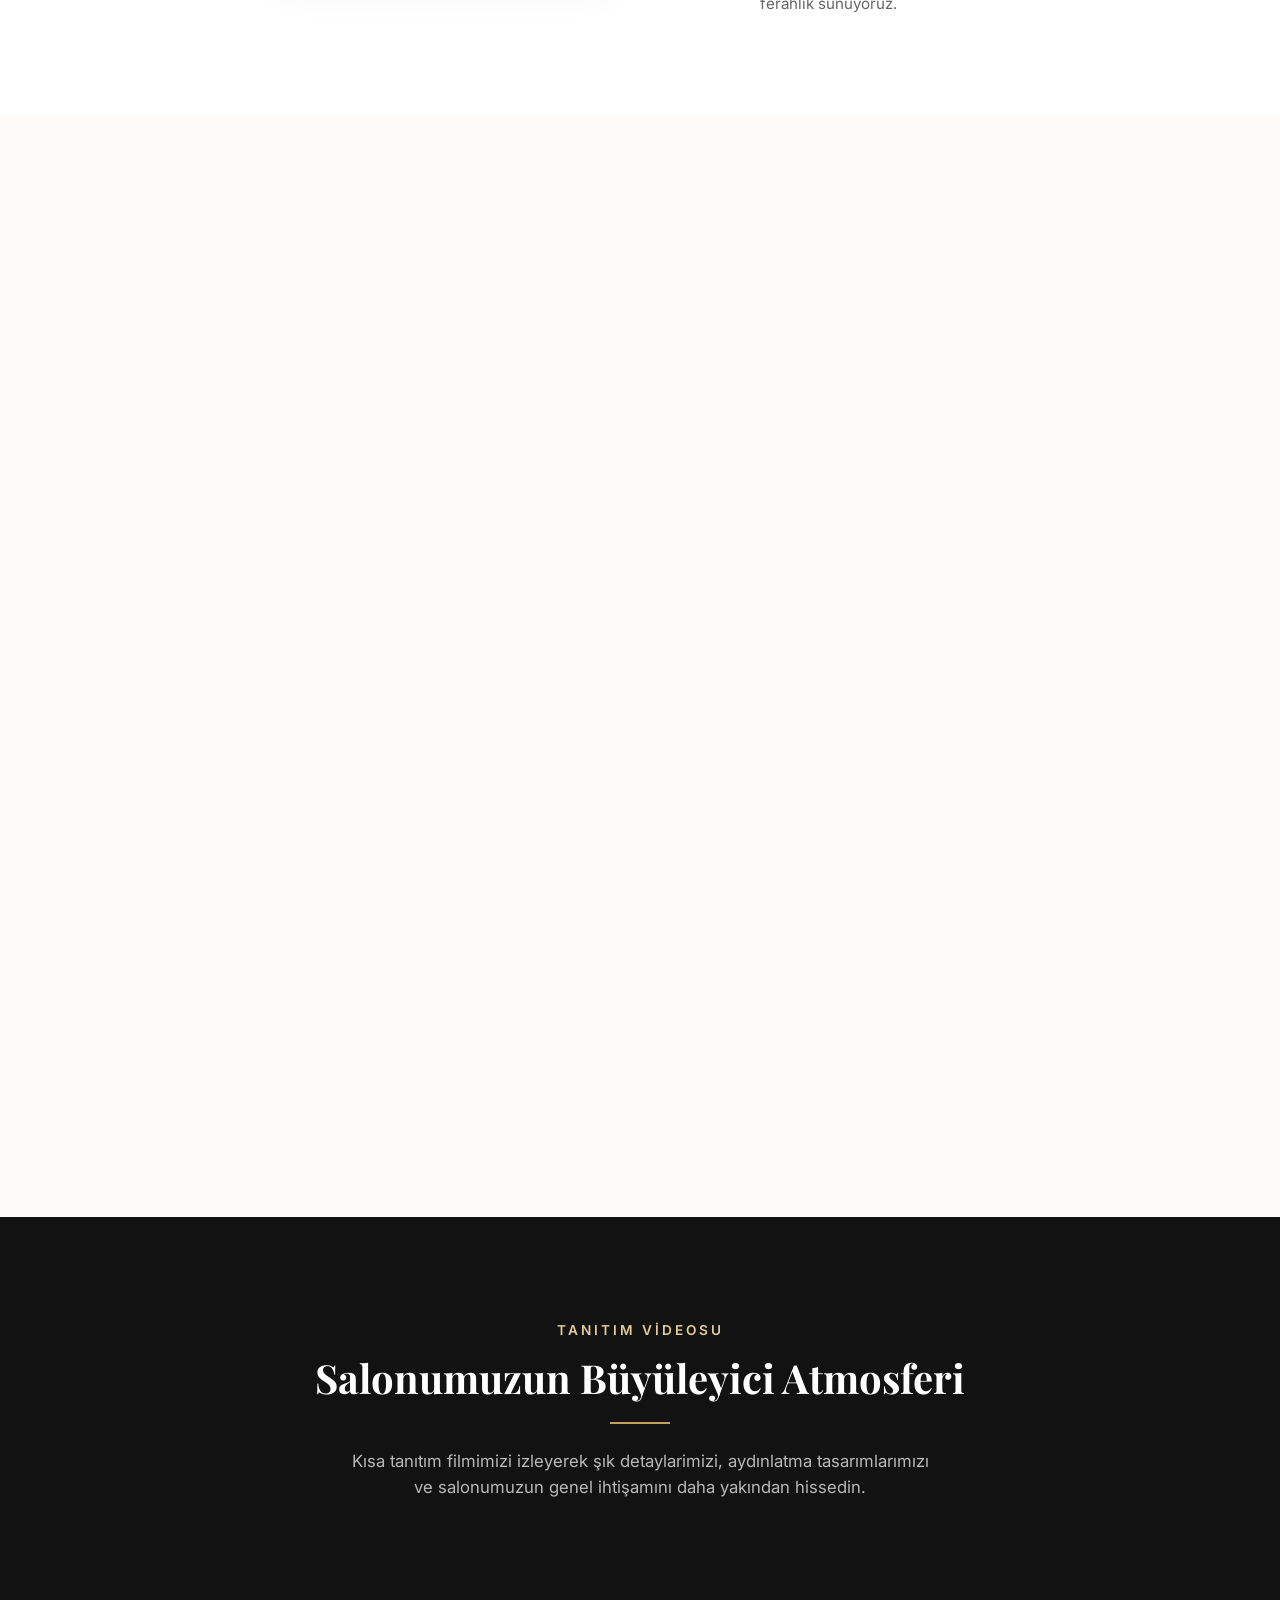
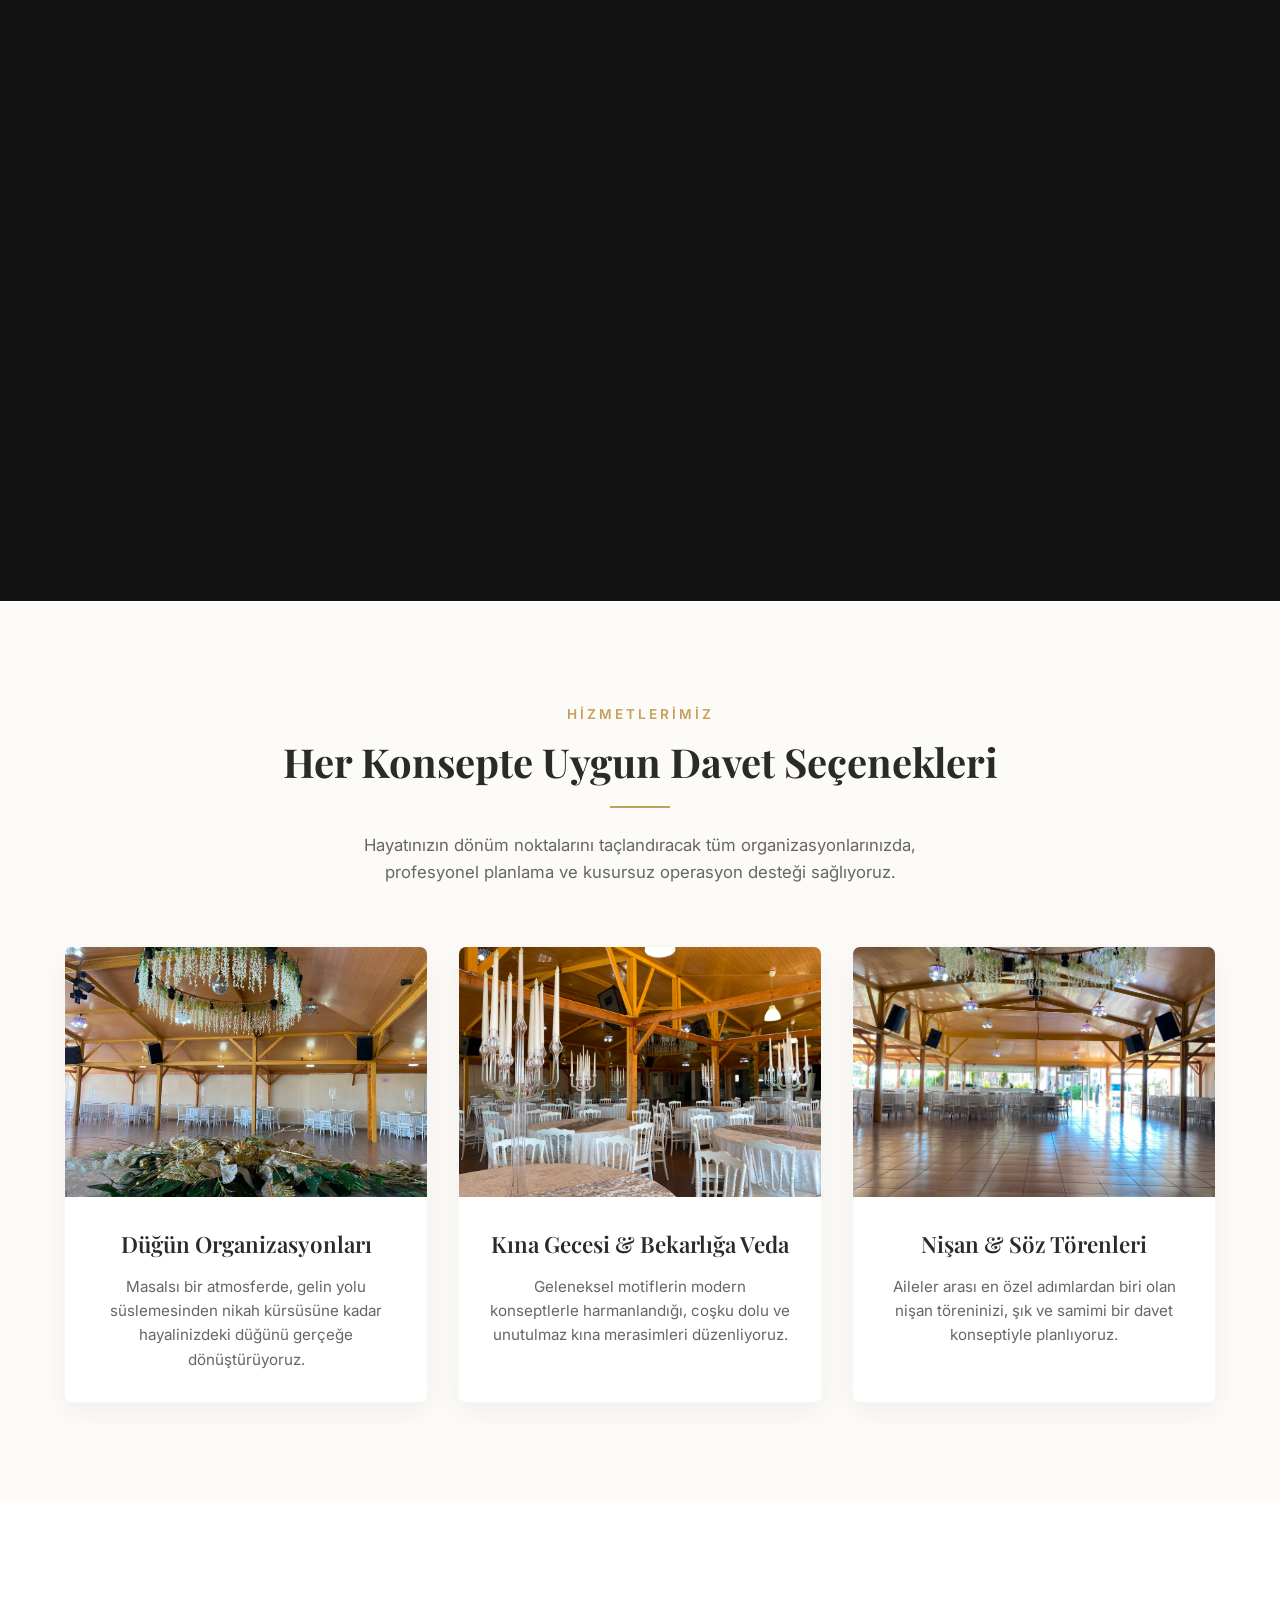
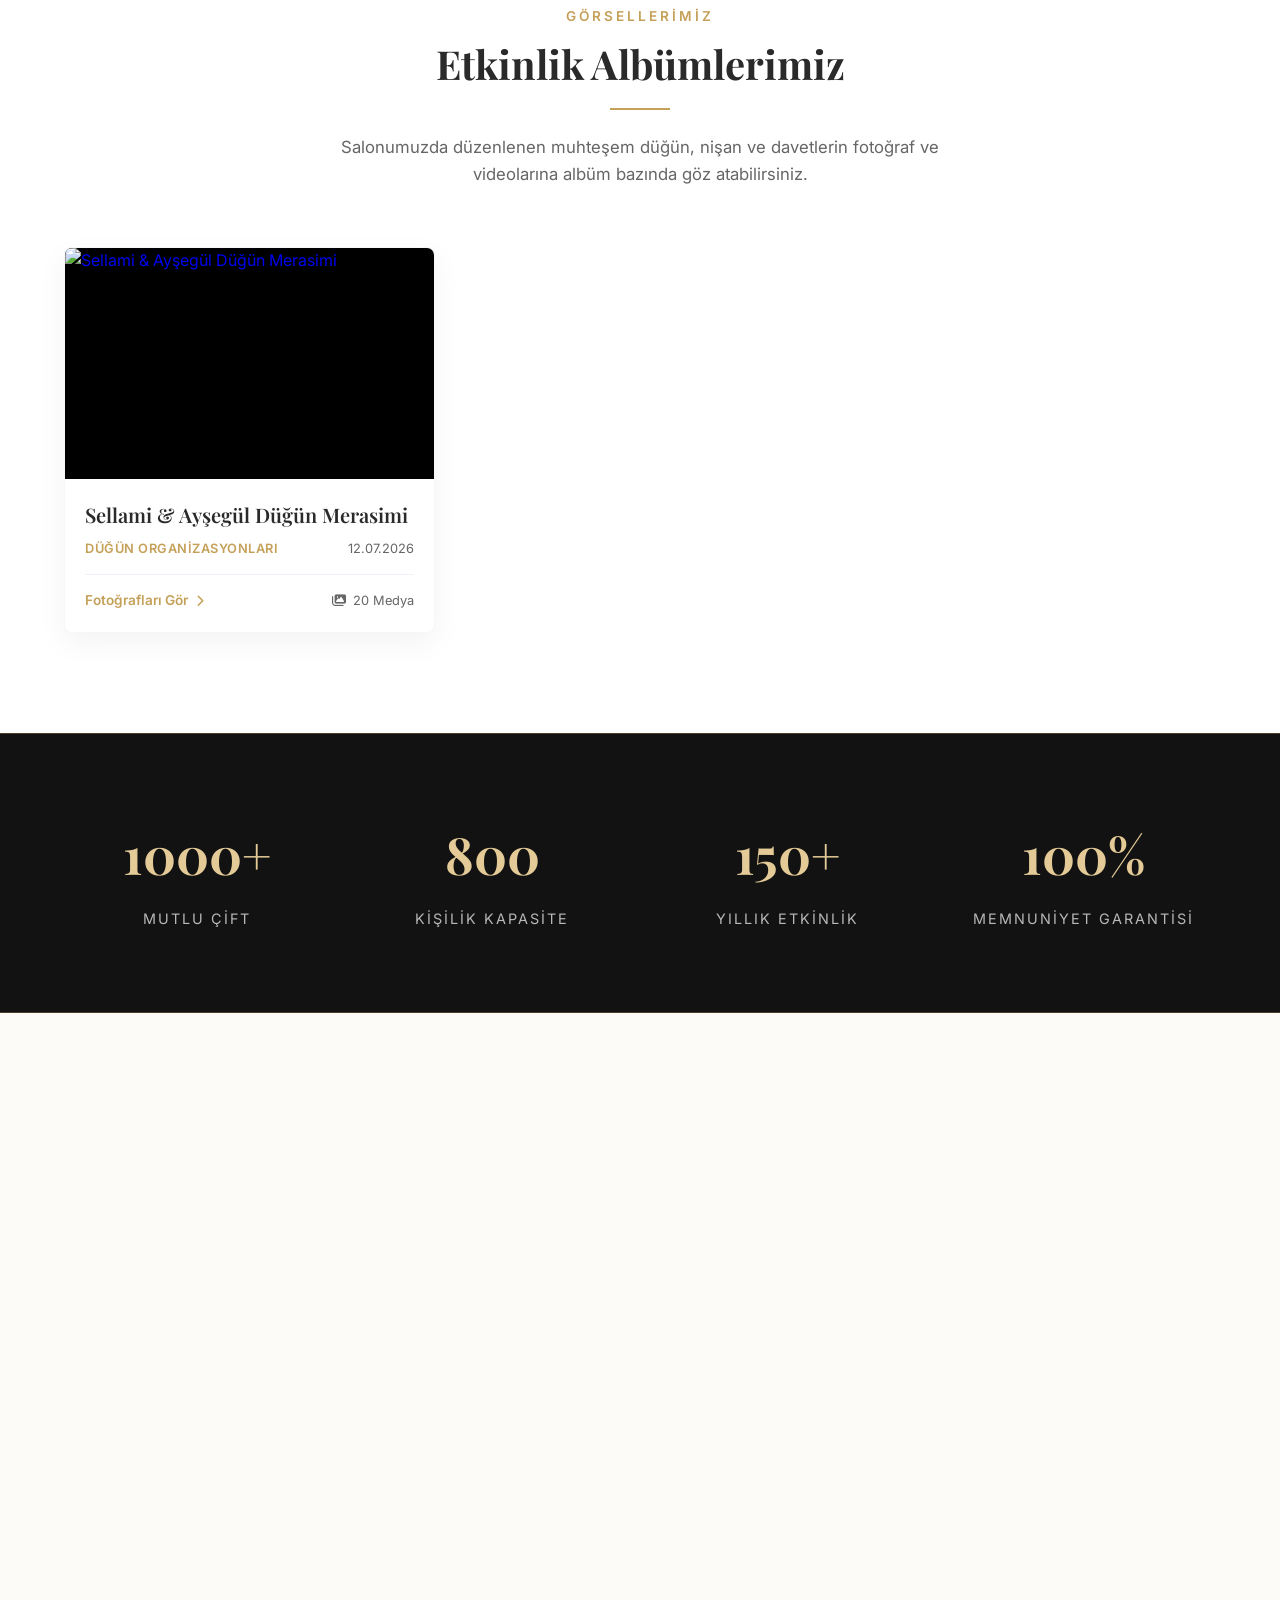
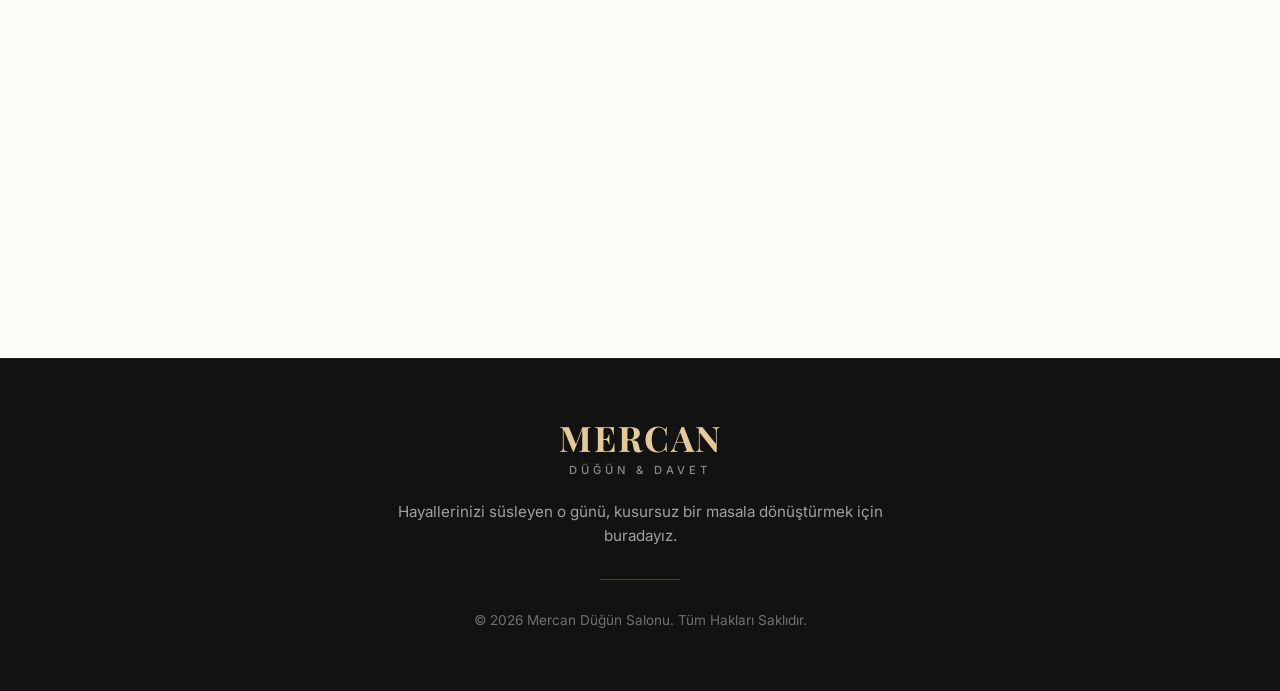
==== commit 9385c00c: "Configure Web3Forms for the contact offer form using the Access Key" ====
--- a/index.html
+++ b/index.html
@@ -363,8 +363,8 @@
             <!-- Modern Request Offer Form -->
             <div class="form-container reveal">
                 <h3 class="form-title">Hızlı Fiyat Teklifi Alın</h3>
-                <form id="offerForm" class="offer-form" method="POST" data-netlify="true" name="teklif-formu">
-                    <input type="hidden" name="form-name" value="teklif-formu">
+                <form id="offerForm" class="offer-form" method="POST" action="https://api.web3forms.com/submit" name="teklif-formu">
+                    <input type="hidden" name="access_key" value="040a6dd0-62a3-4d23-a939-6aab0a7e4f44">
 
                     <div class="form-group">
                         <label for="fullName">Adınız Soyadınız</label>
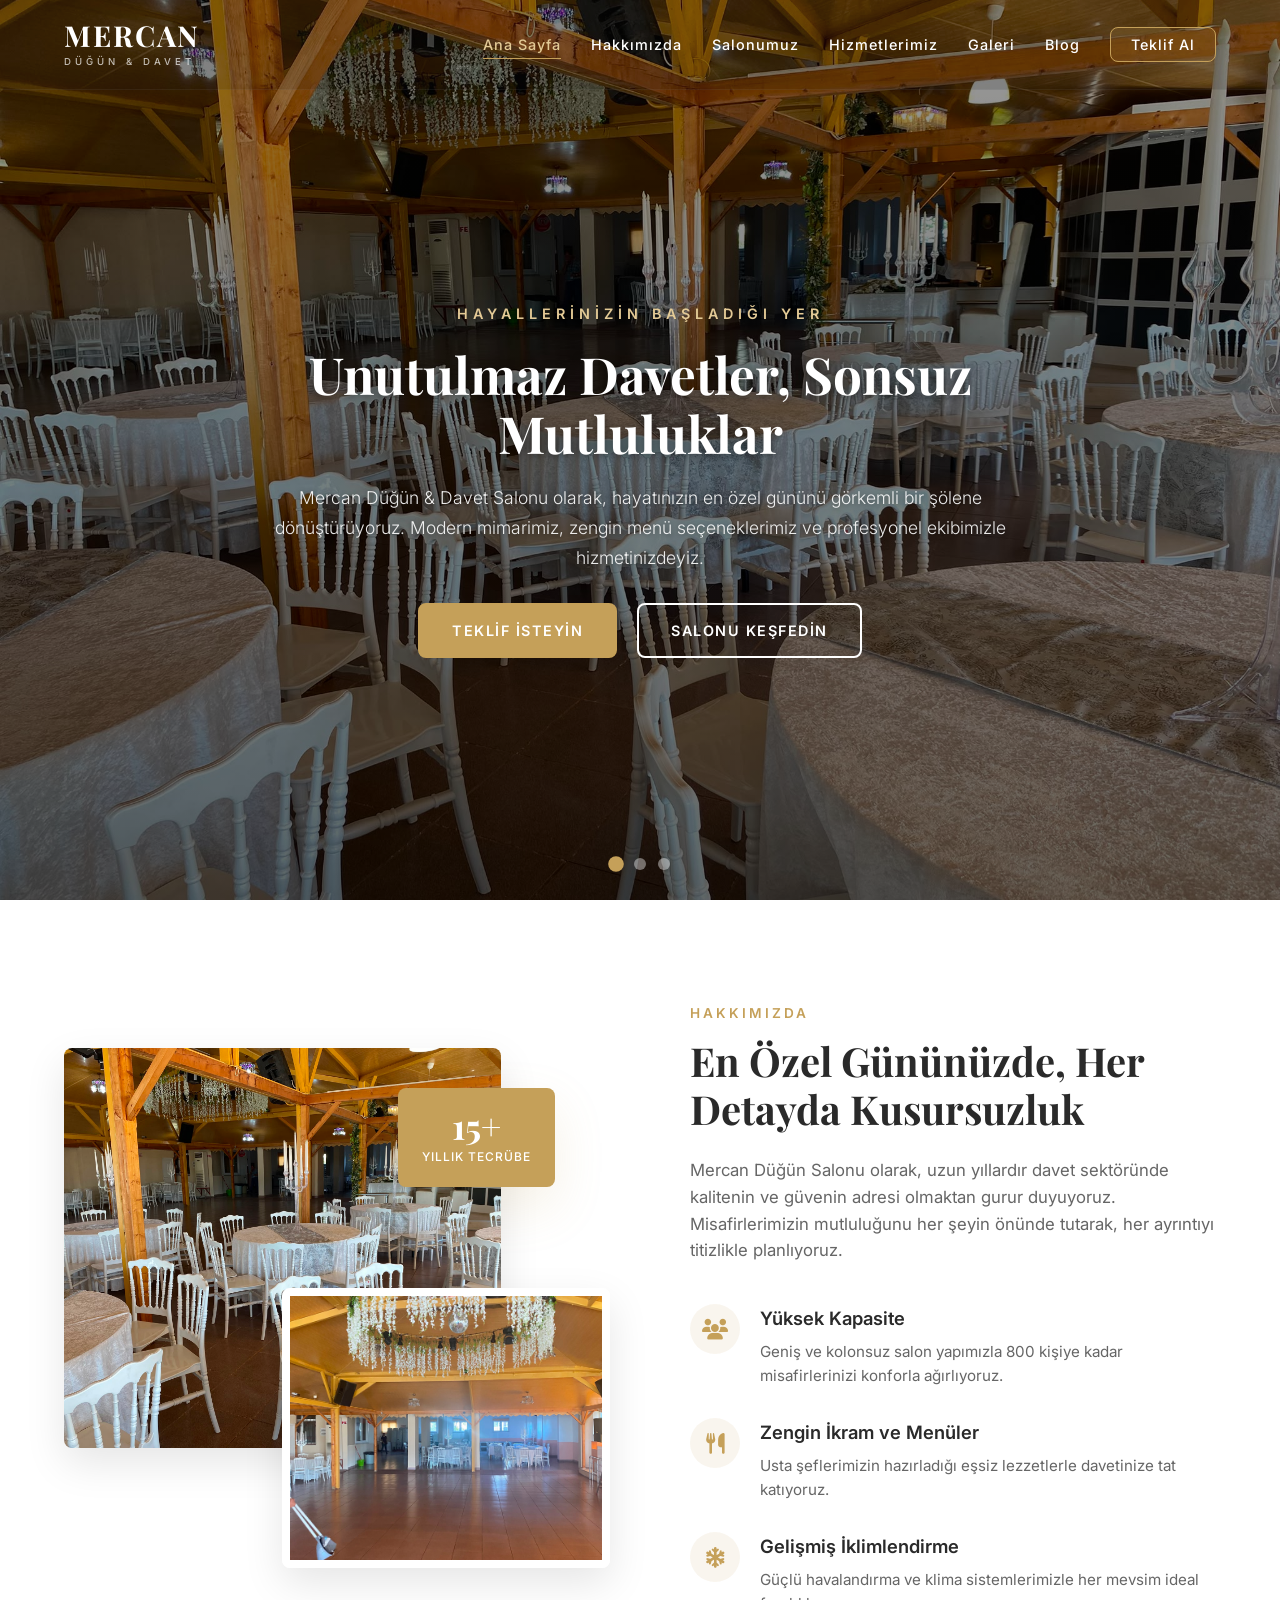
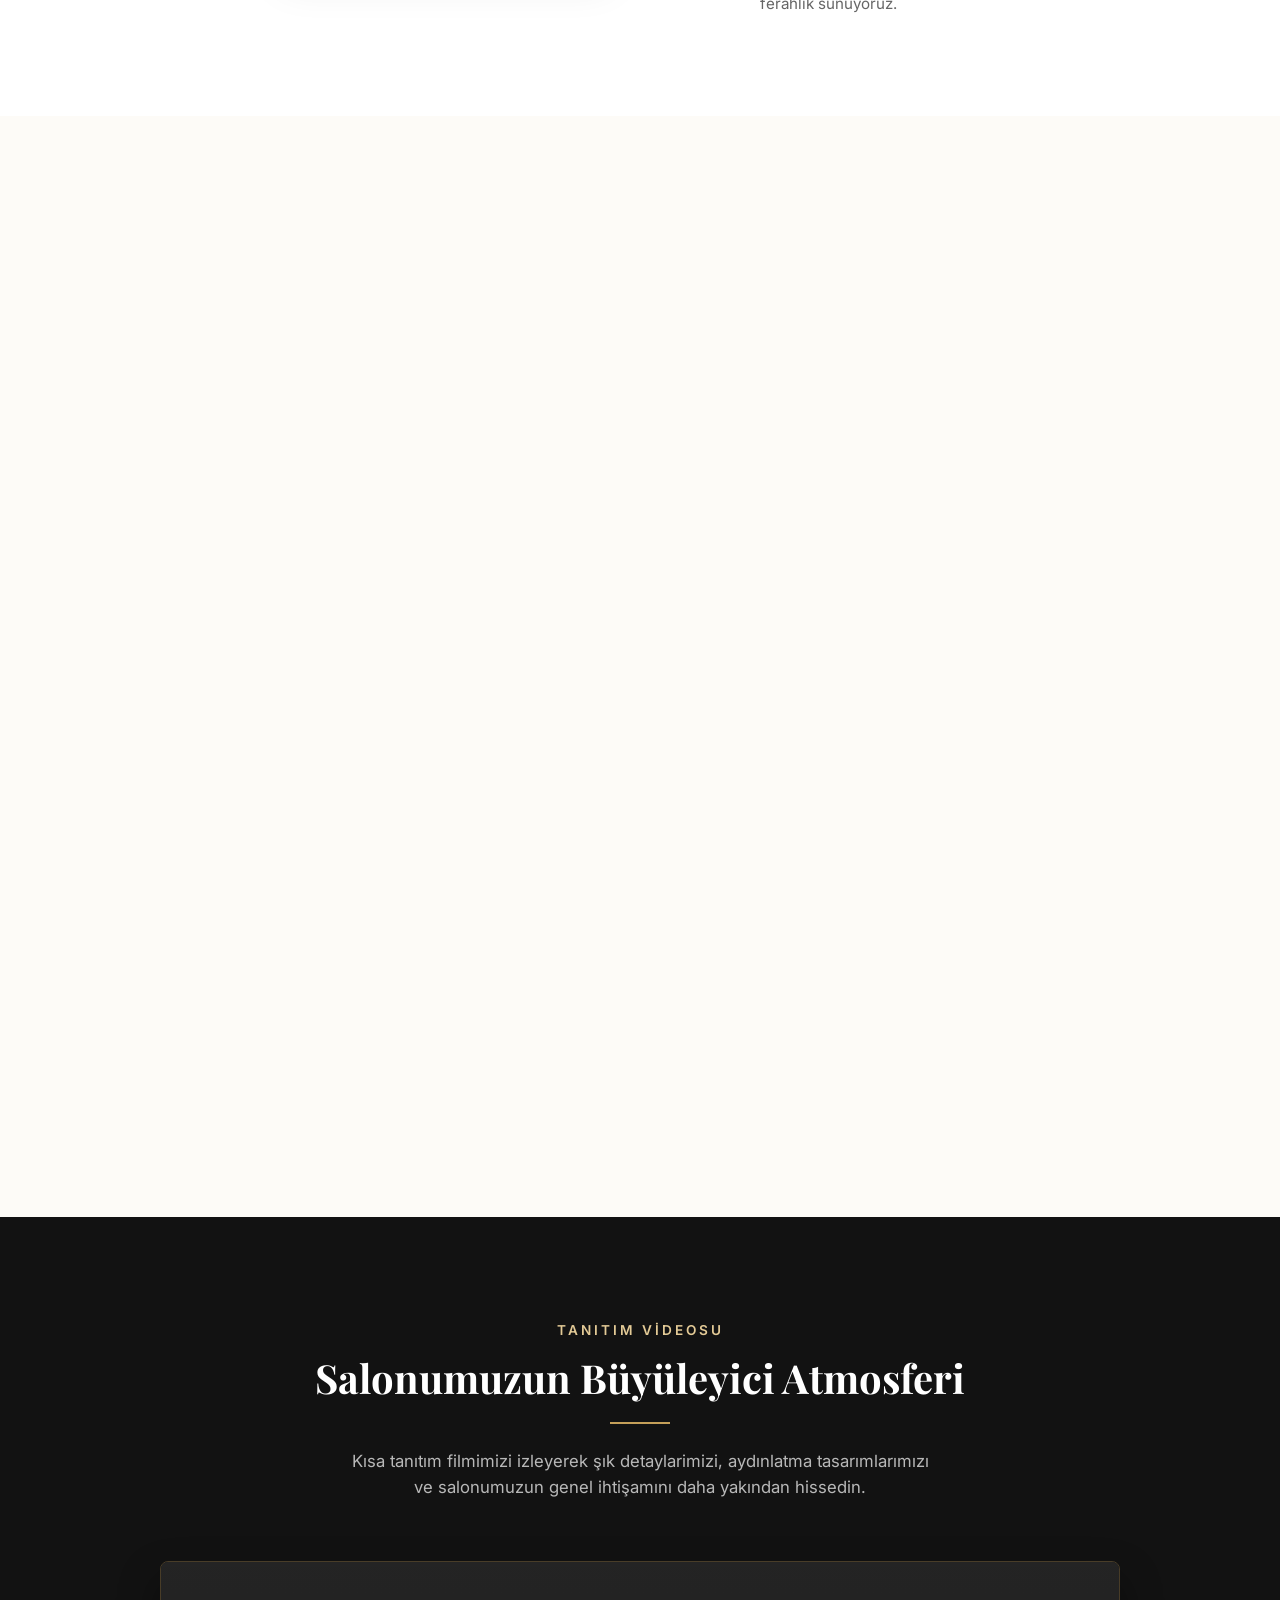
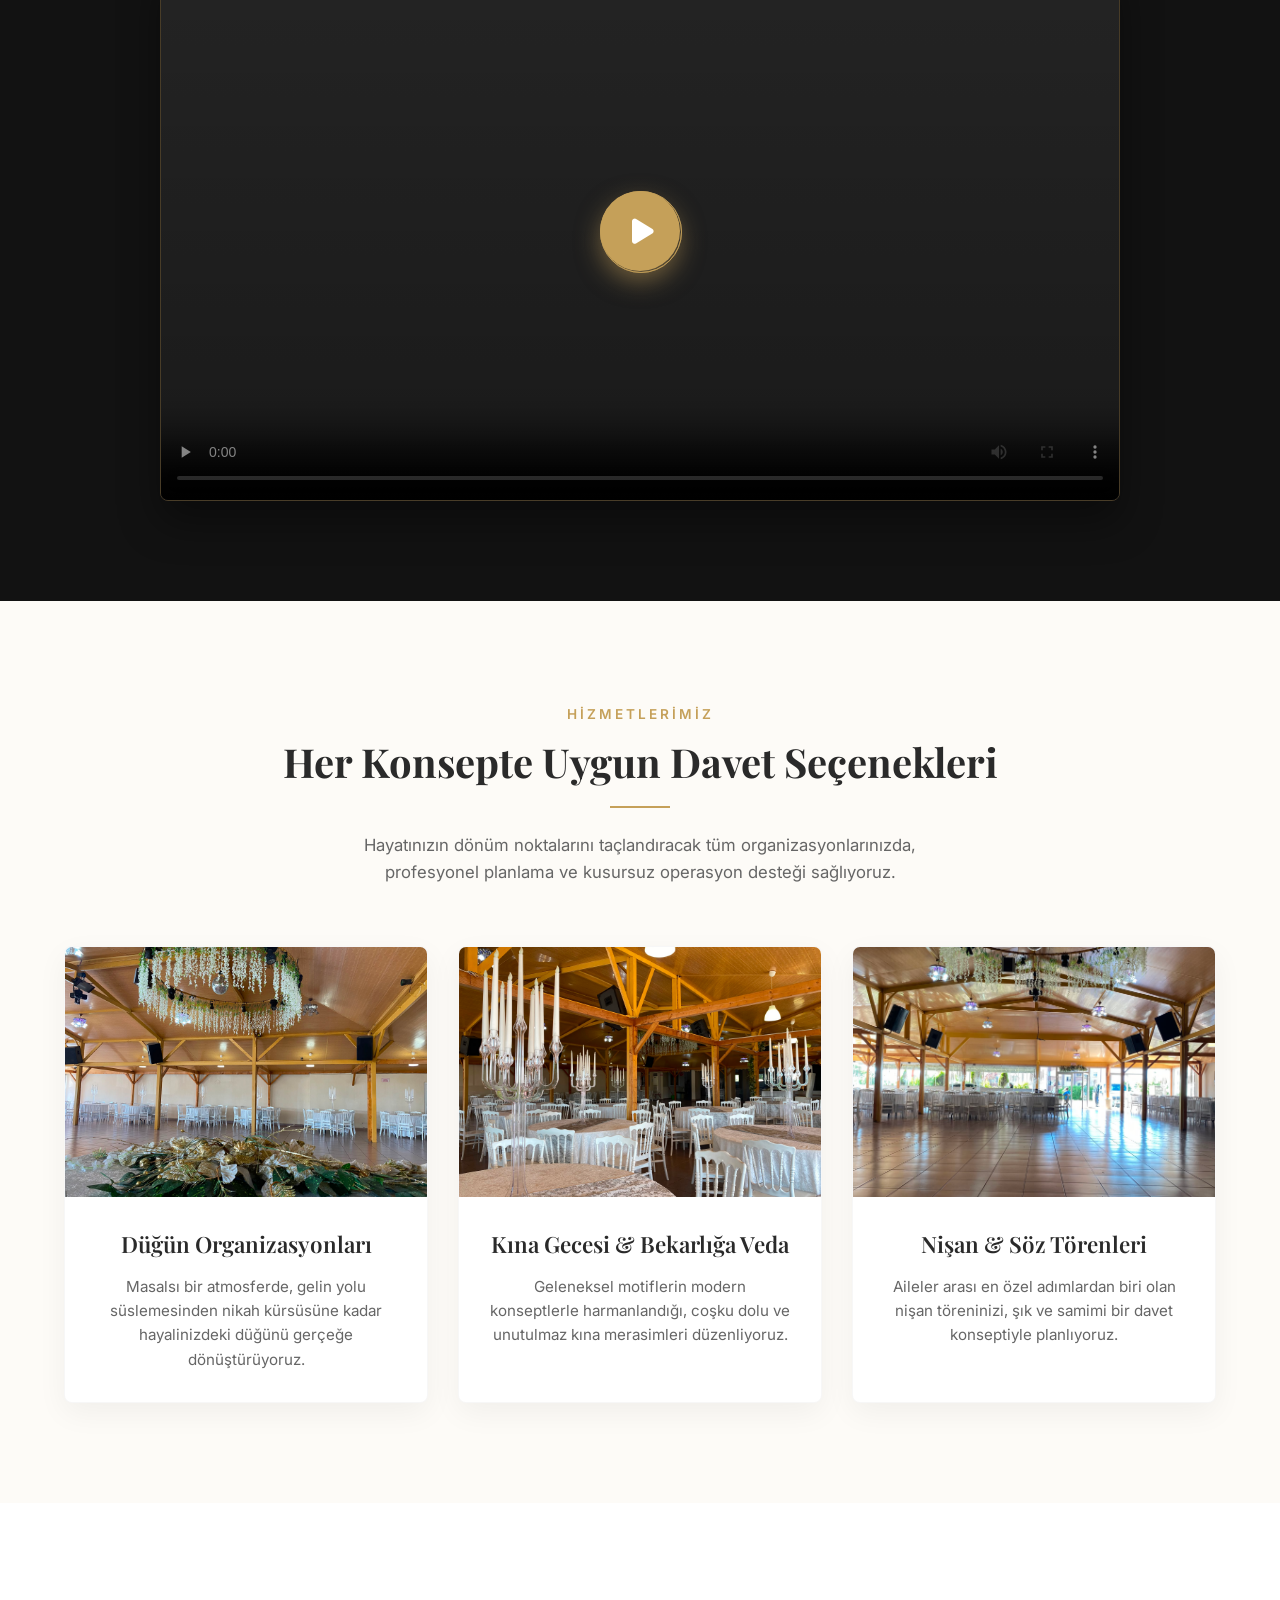
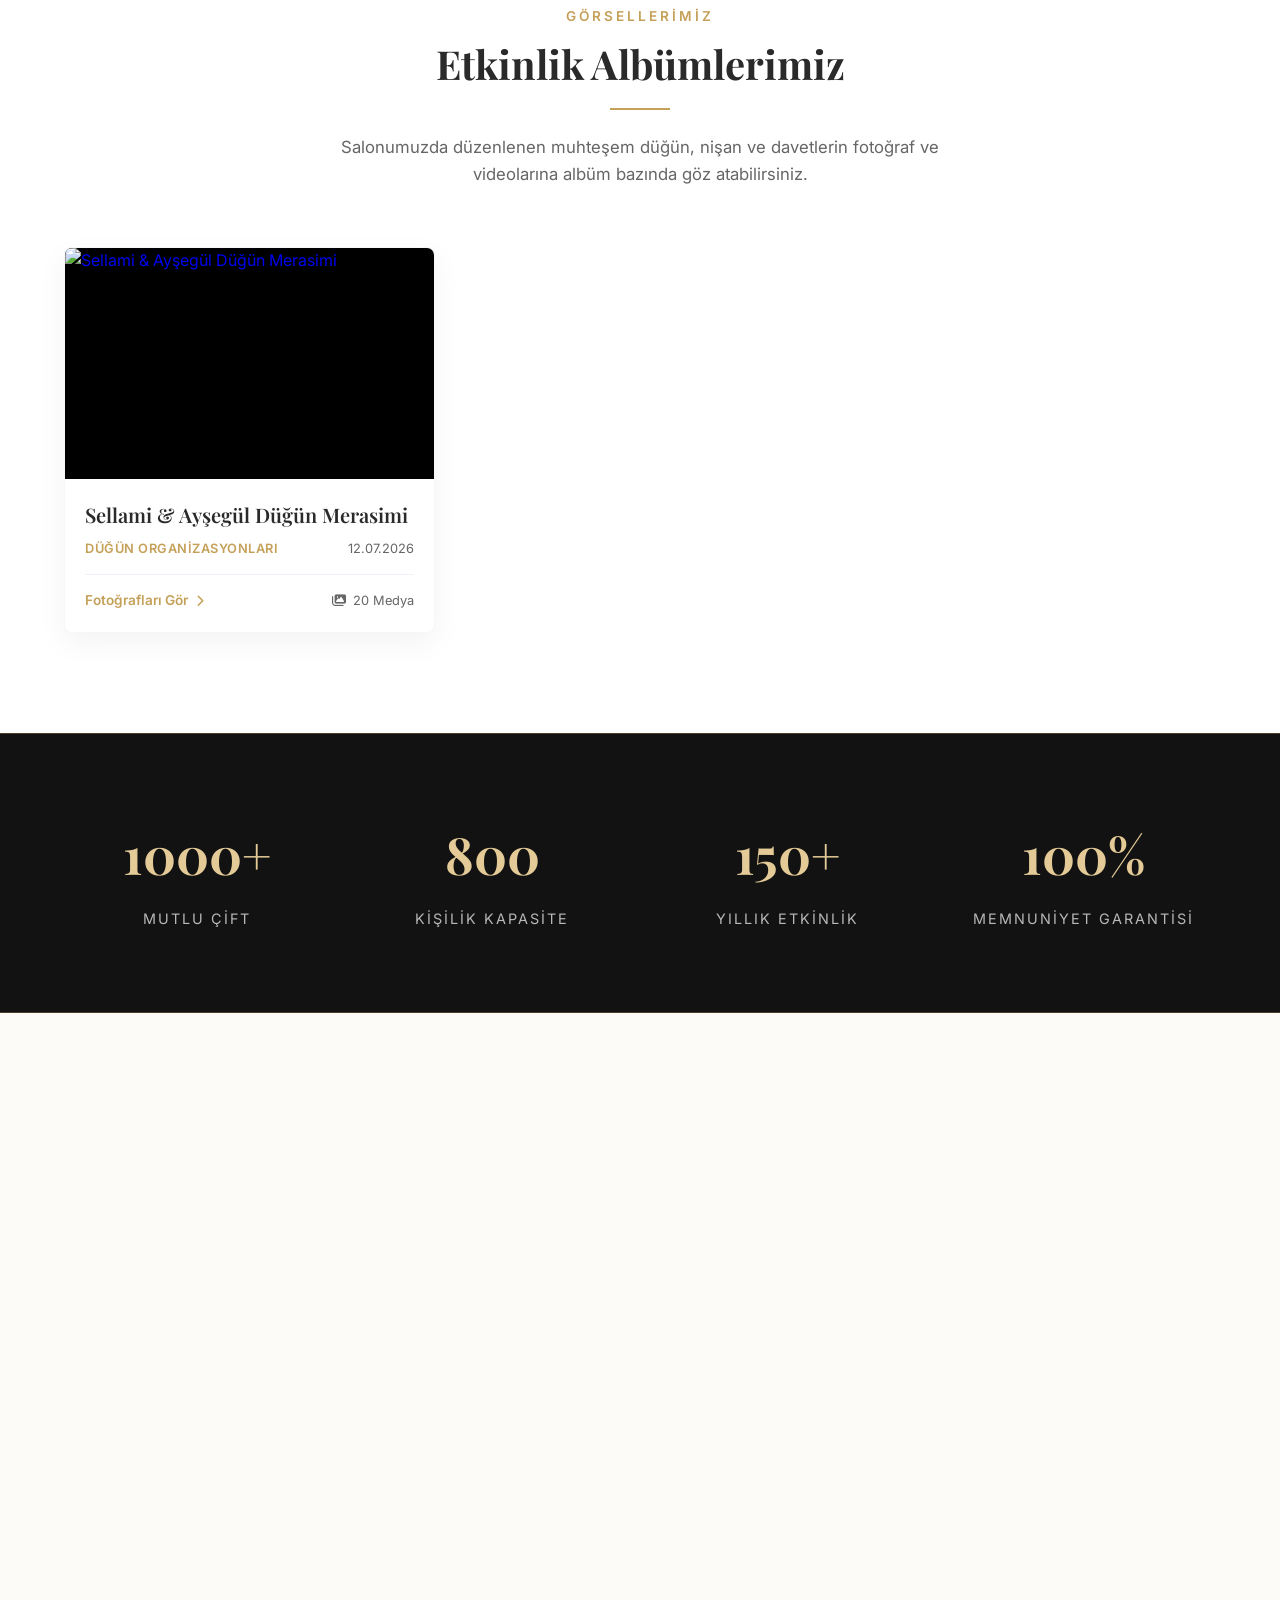
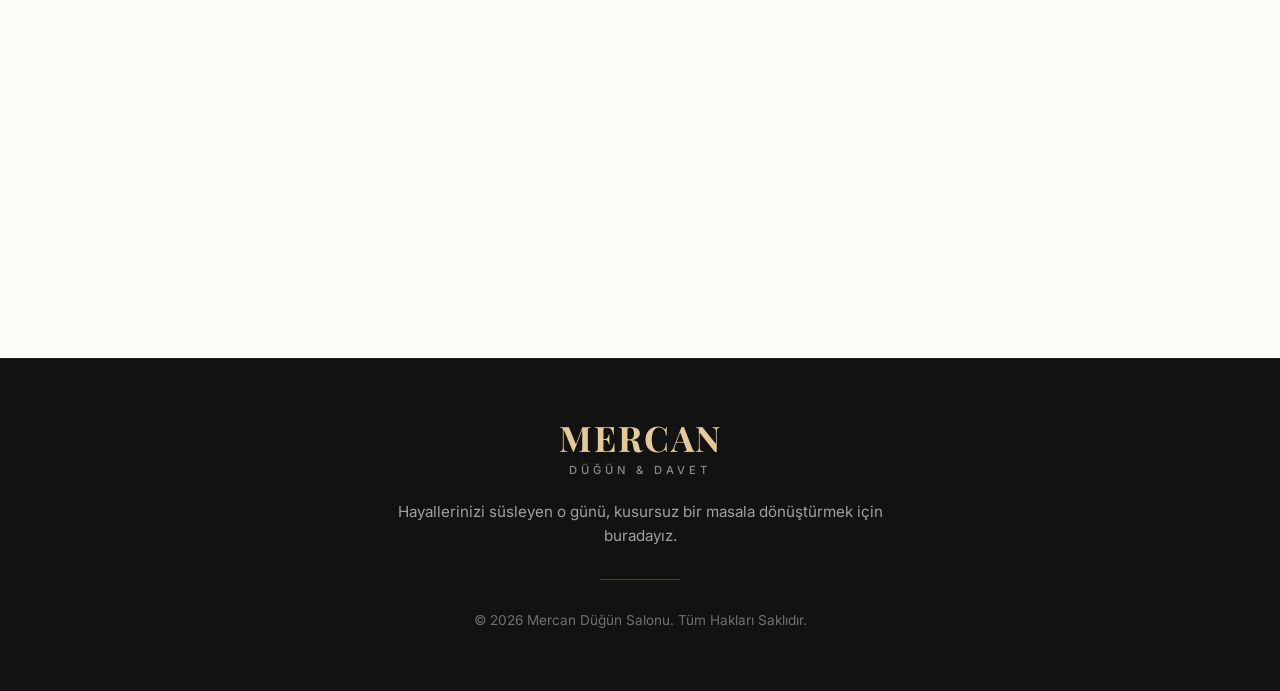
==== commit dad26e46: "Translate form fields to Turkish and set custom email subject for Web3Forms" ====
--- a/index.html
+++ b/index.html
@@ -365,48 +365,51 @@
                 <h3 class="form-title">Hızlı Fiyat Teklifi Alın</h3>
                 <form id="offerForm" class="offer-form" method="POST" action="https://api.web3forms.com/submit" name="teklif-formu">
                     <input type="hidden" name="access_key" value="040a6dd0-62a3-4d23-a939-6aab0a7e4f44">
+                    <!-- Web3Forms Özelleştirmeleri -->
+                    <input type="hidden" name="from_name" value="Mercan Davet Web Sitesi">
+                    <input type="hidden" name="subject" value="Yeni Fiyat Teklifi Talebi - Mercan Davet">
 
                     <div class="form-group">
                         <label for="fullName">Adınız Soyadınız</label>
-                        <input type="text" id="fullName" name="fullName" required placeholder="Örn. Ahmet Yılmaz">
+                        <input type="text" id="fullName" name="Müşteri Adı Soyadı" required placeholder="Örn. Ahmet Yılmaz">
                     </div>
                     <div class="form-group-row">
                         <div class="form-group">
                             <label for="phone">Telefon Numaranız</label>
-                            <input type="tel" id="phone" name="phone" required placeholder="0500 000 00 00">
+                            <input type="tel" id="phone" name="Telefon Numarası" required placeholder="0500 000 00 00">
                         </div>
                         <div class="form-group">
                             <label for="email">E-Posta Adresiniz</label>
-                            <input type="email" id="email" name="email" required placeholder="Örn. ahmet@gmail.com">
+                            <input type="email" id="email" name="E-Posta Adresi" required placeholder="Örn. ahmet@gmail.com">
                         </div>
                     </div>
                     <div class="form-group-row">
                         <div class="form-group">
                             <label for="eventType">Etkinlik Türü</label>
-                            <select id="eventType" name="eventType" required>
+                            <select id="eventType" name="Etkinlik Türü" required>
                                 <option value="" disabled selected>Seçiniz</option>
-                                <option value="dugun">Düğün Organizasyonu</option>
-                                <option value="kina">Kına Gecesi</option>
-                                <option value="nisan">Nişan & Söz</option>
-                                <option value="kurumsal">Kurumsal Etkinlik</option>
-                                <option value="diger">Diğer</option>
+                                <option value="Düğün Organizasyonu">Düğün Organizasyonu</option>
+                                <option value="Kına Gecesi">Kına Gecesi</option>
+                                <option value="Nişan & Söz">Nişan & Söz</option>
+                                <option value="Kurumsal Etkinlik">Kurumsal Etkinlik</option>
+                                <option value="Diğer">Diğer</option>
                             </select>
                         </div>
                         <div class="form-group">
                             <label for="eventDate">Etkinlik Tarihi</label>
-                            <input type="date" id="eventDate" name="eventDate" required>
+                            <input type="date" id="eventDate" name="Etkinlik Tarihi" required>
                         </div>
                     </div>
                     <div class="form-group-row">
                         <div class="form-group">
                             <label for="guestCount">Tahmini Davetli Sayısı</label>
-                            <input type="number" id="guestCount" name="guestCount" required min="50" max="1000" placeholder="Örn. 300">
+                            <input type="number" id="guestCount" name="Tahmini Davetli Sayısı" required min="50" max="1000" placeholder="Örn. 300">
                         </div>
                         <div class="form-group" style="visibility: hidden; height: 0; padding: 0; margin: 0;"></div>
                     </div>
                     <div class="form-group">
                         <label for="message">Ek Notlar / İstekleriniz</label>
-                        <textarea id="message" name="message" rows="4" placeholder="Eklemek istediğiniz özel detaylar varsa belirtiniz..."></textarea>
+                        <textarea id="message" name="Ek Notlar ve İstekler" rows="4" placeholder="Eklemek istediğiniz özel detaylar varsa belirtiniz..."></textarea>
                     </div>
                     <button type="submit" class="btn btn-primary btn-block">Teklifi Gönder <i class="fa-solid fa-paper-plane" style="margin-left: 8px;"></i></button>
                     <div id="formStatus" class="form-status"></div>
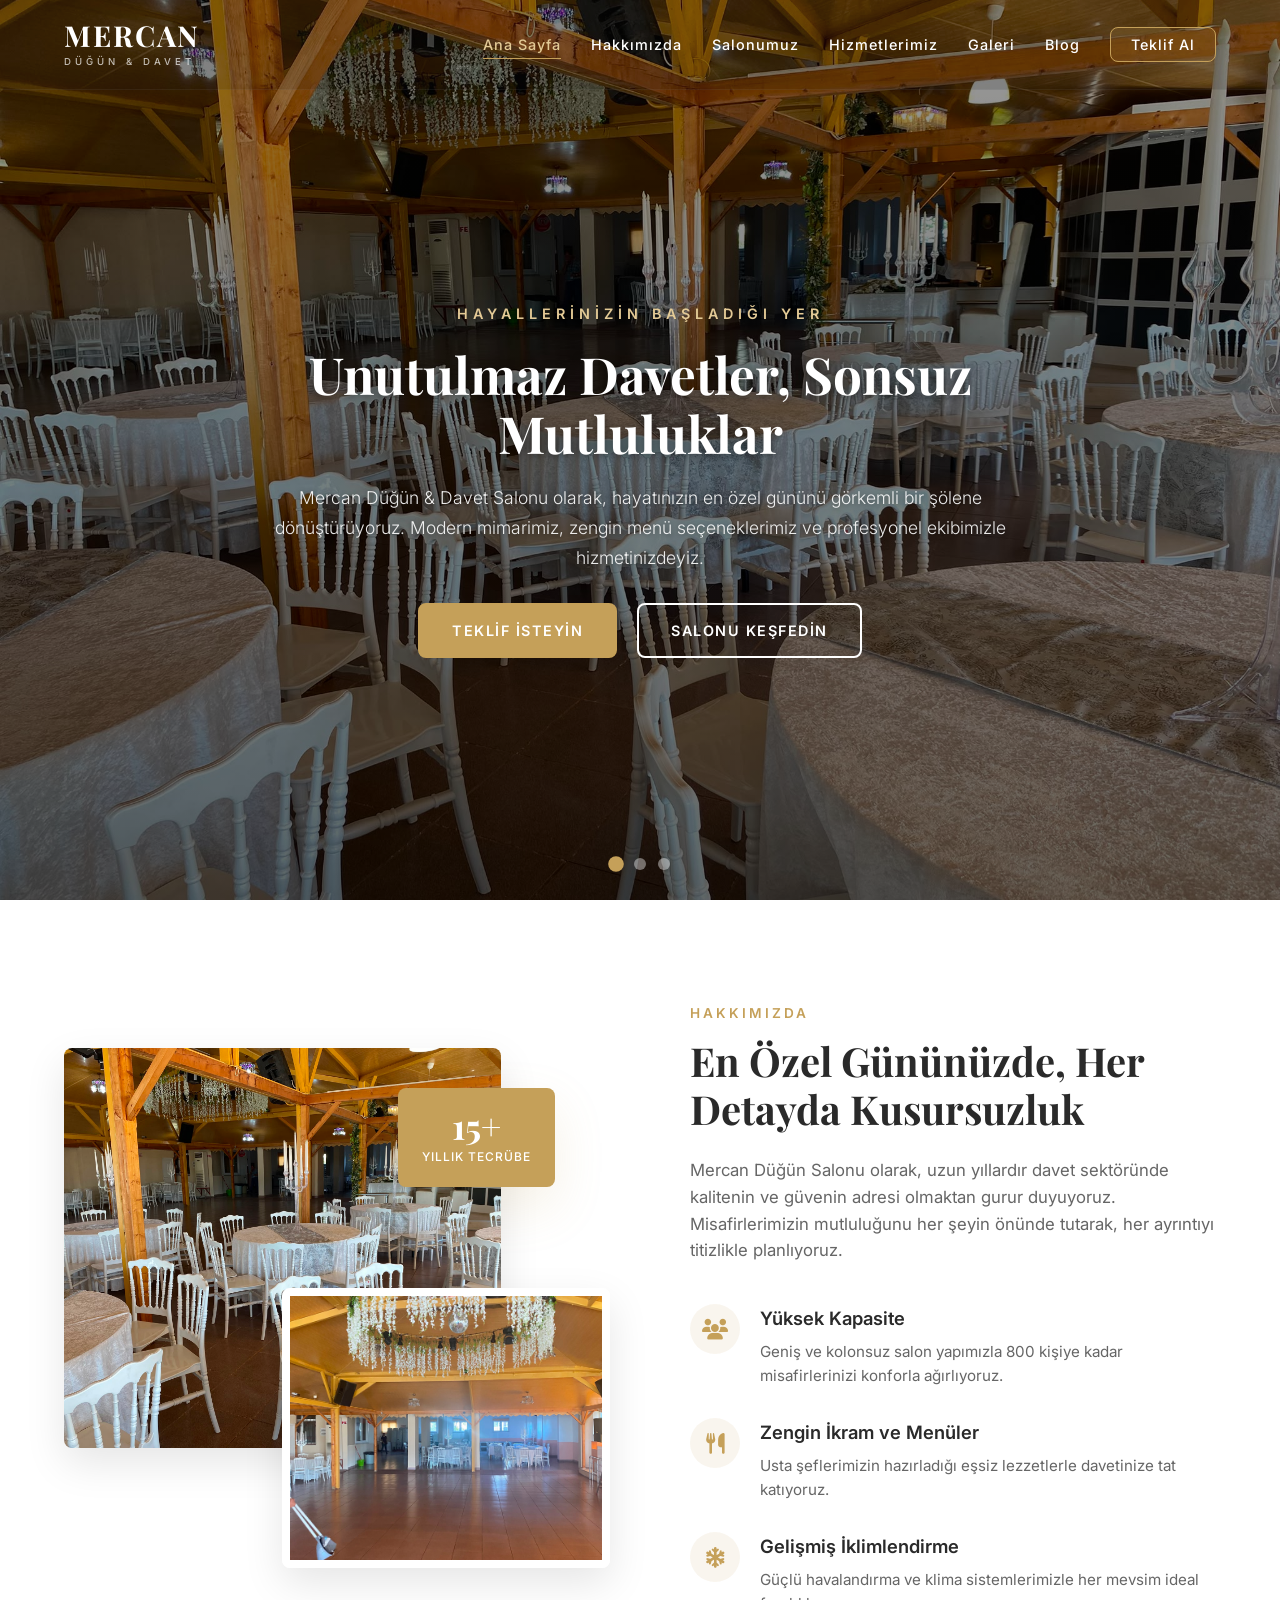
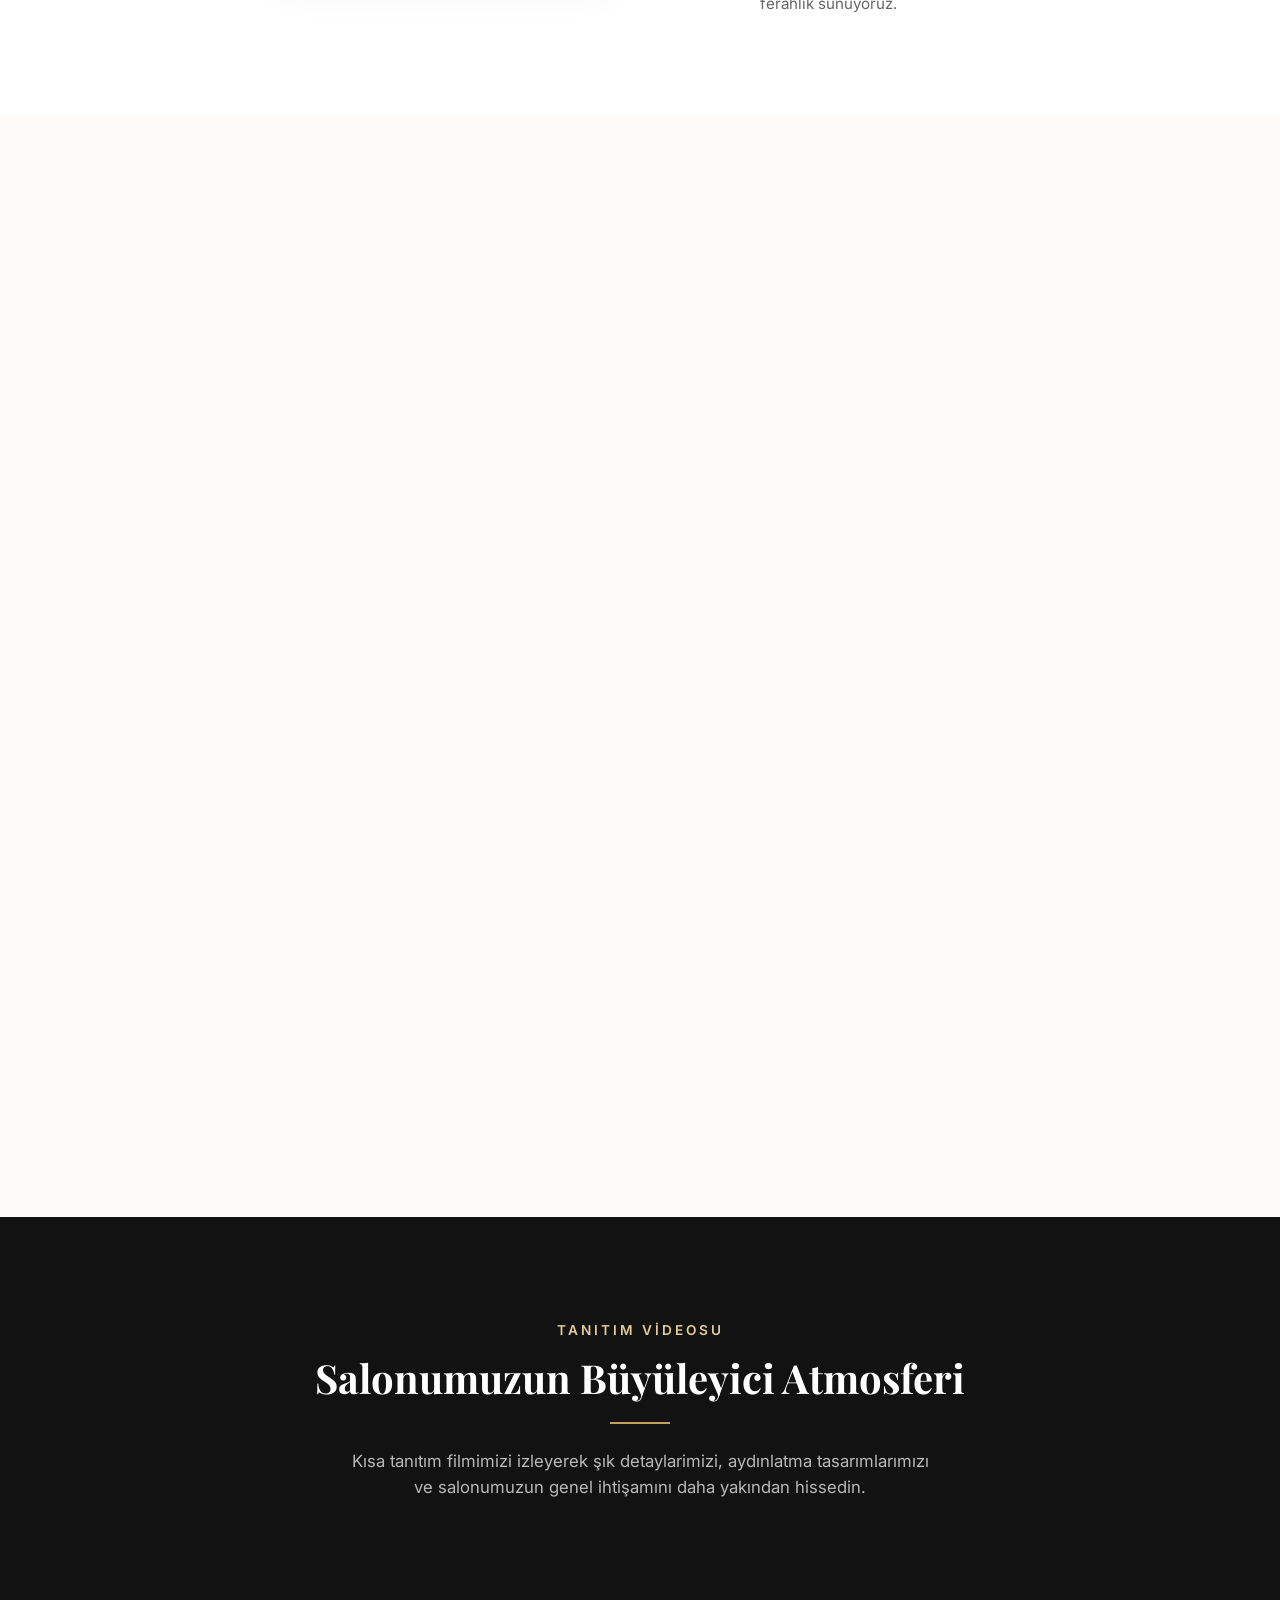
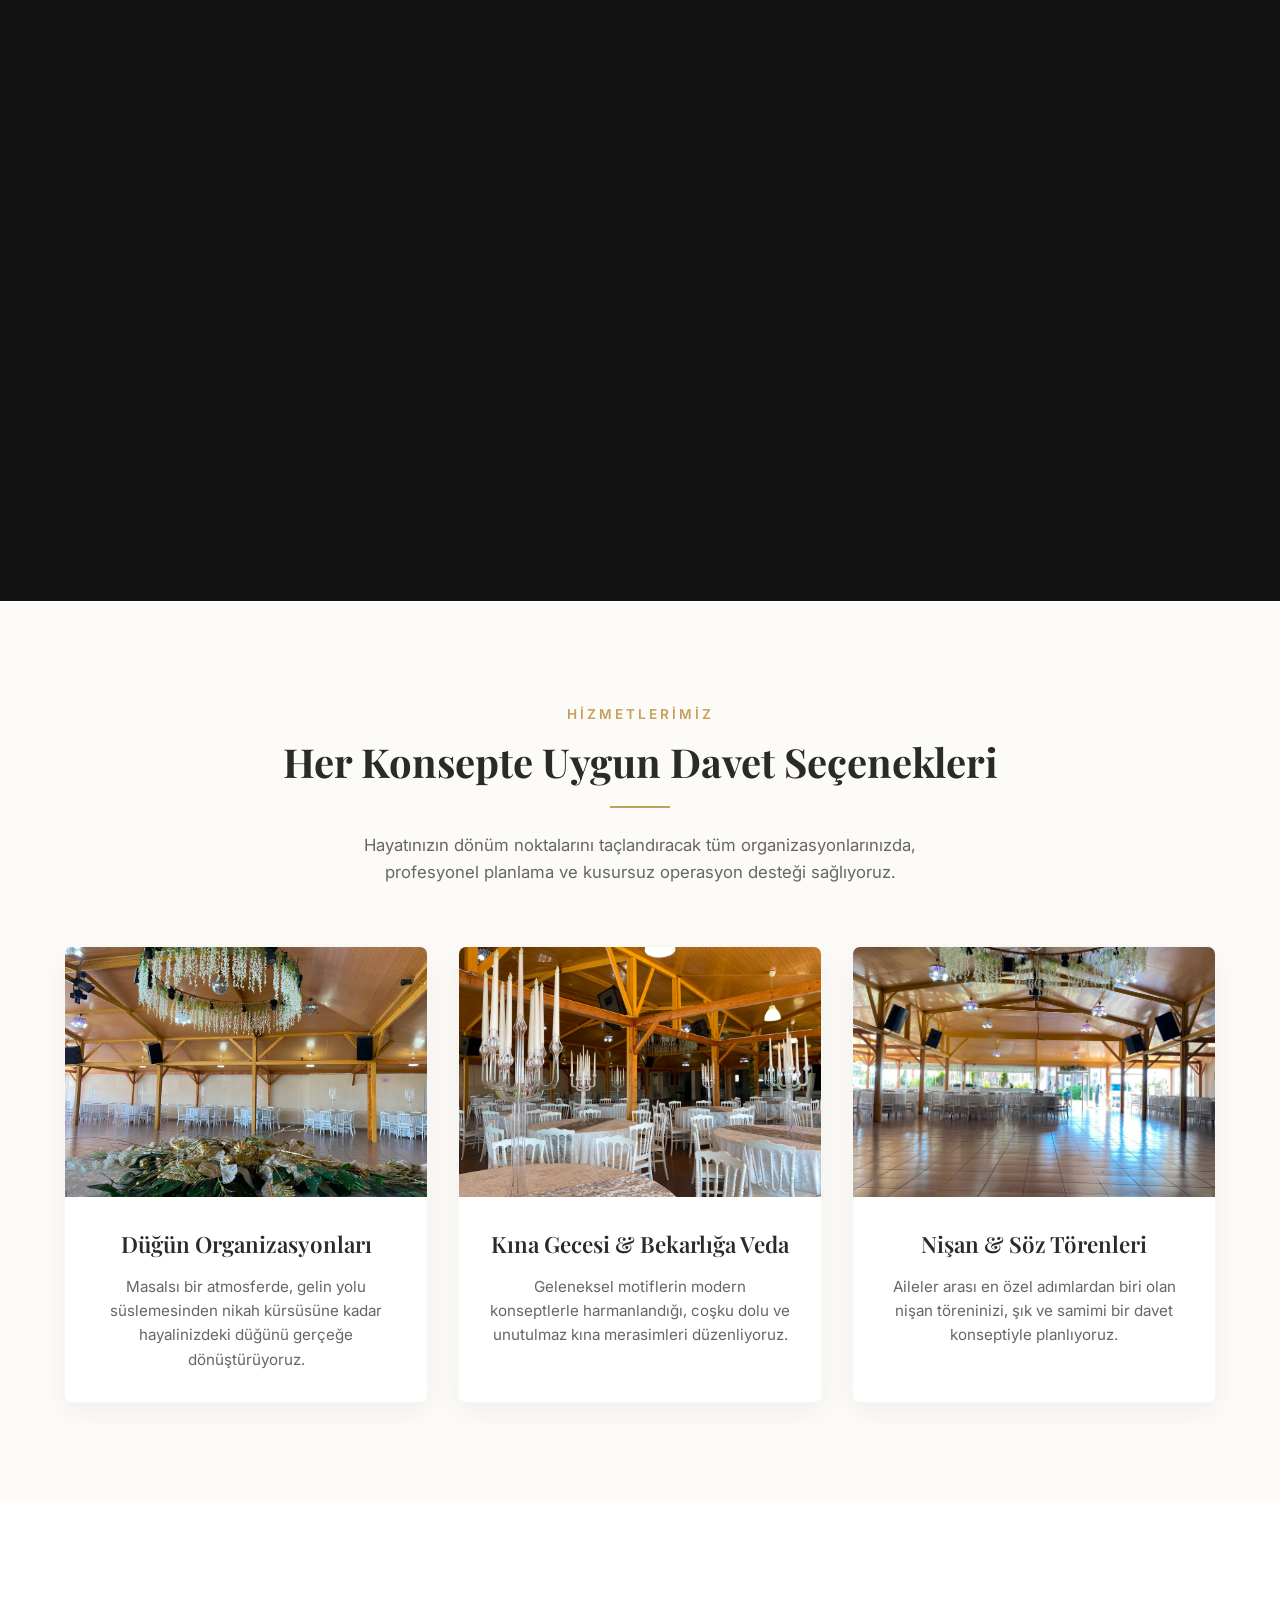
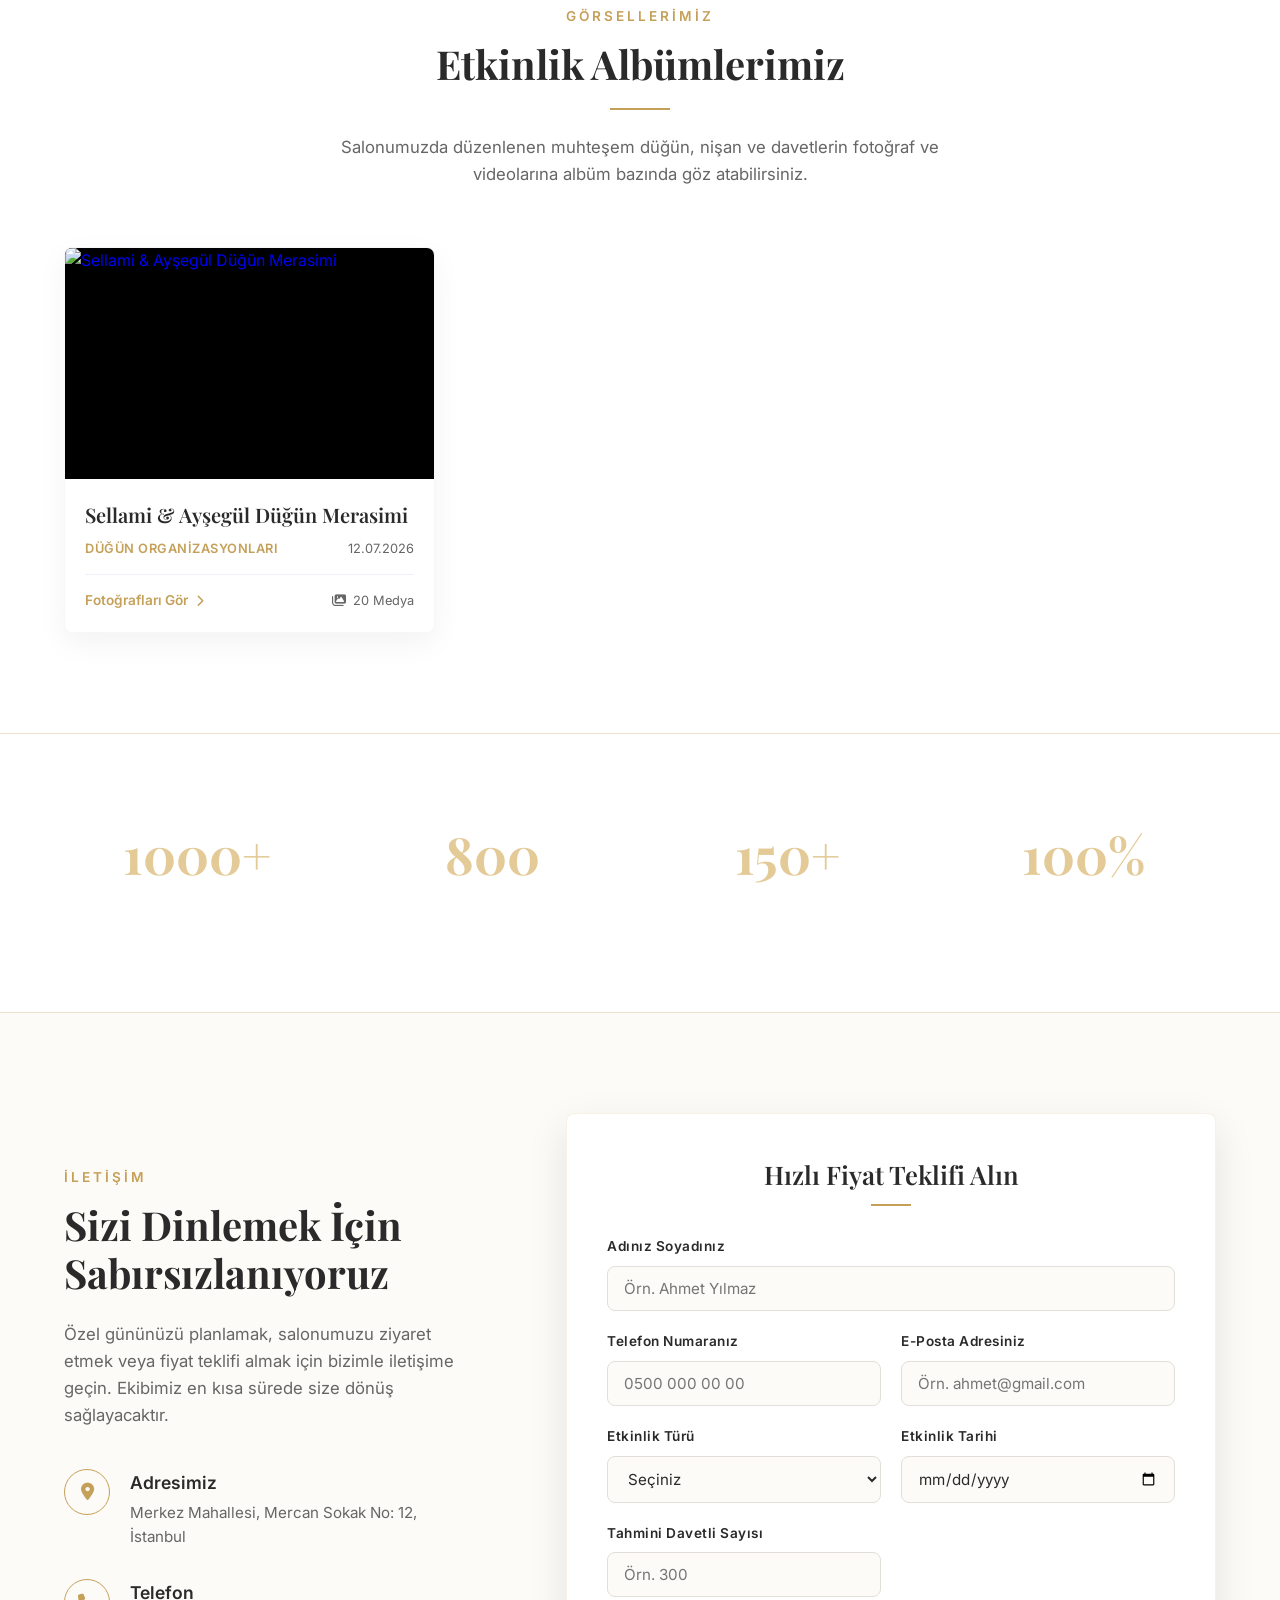
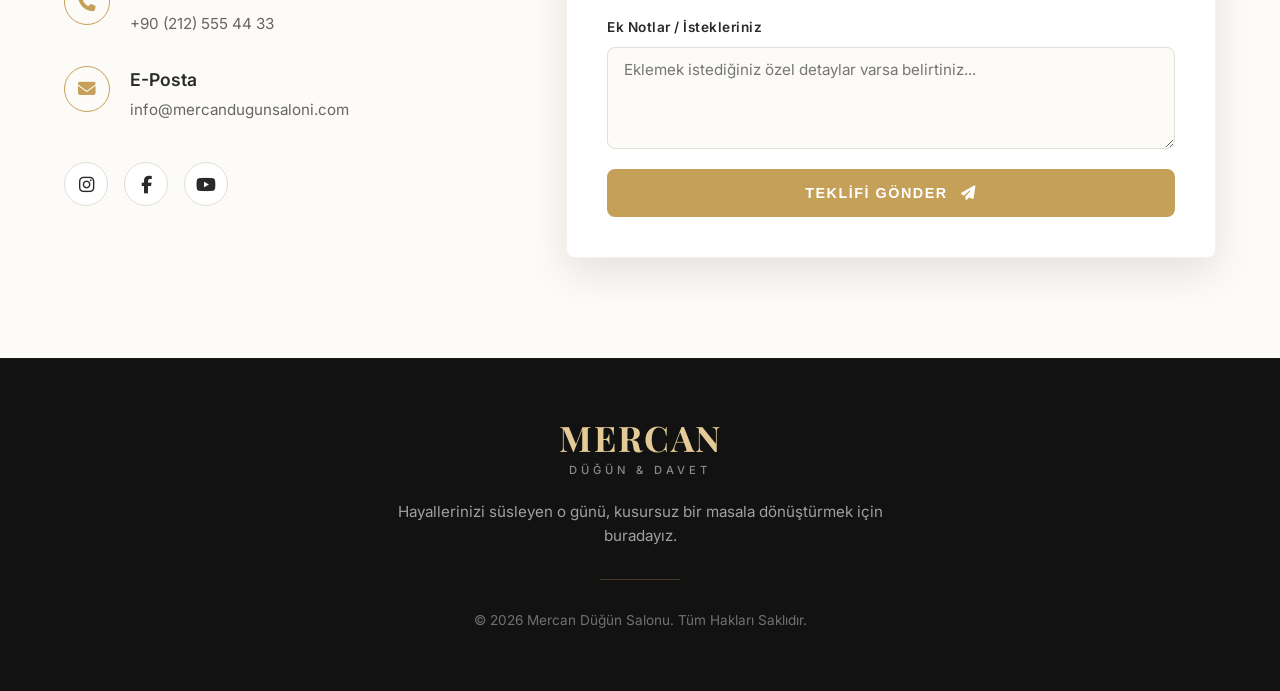
==== commit 093d97d5: "Customize email header title in Web3Forms template to Turkish" ====
--- a/index.html
+++ b/index.html
@@ -368,6 +368,7 @@
                     <!-- Web3Forms Özelleştirmeleri -->
                     <input type="hidden" name="from_name" value="Mercan Davet Web Sitesi">
                     <input type="hidden" name="subject" value="Yeni Fiyat Teklifi Talebi - Mercan Davet">
+                    <input type="hidden" name="title" value="Yeni Teklif Talebi Detayları:">
 
                     <div class="form-group">
                         <label for="fullName">Adınız Soyadınız</label>
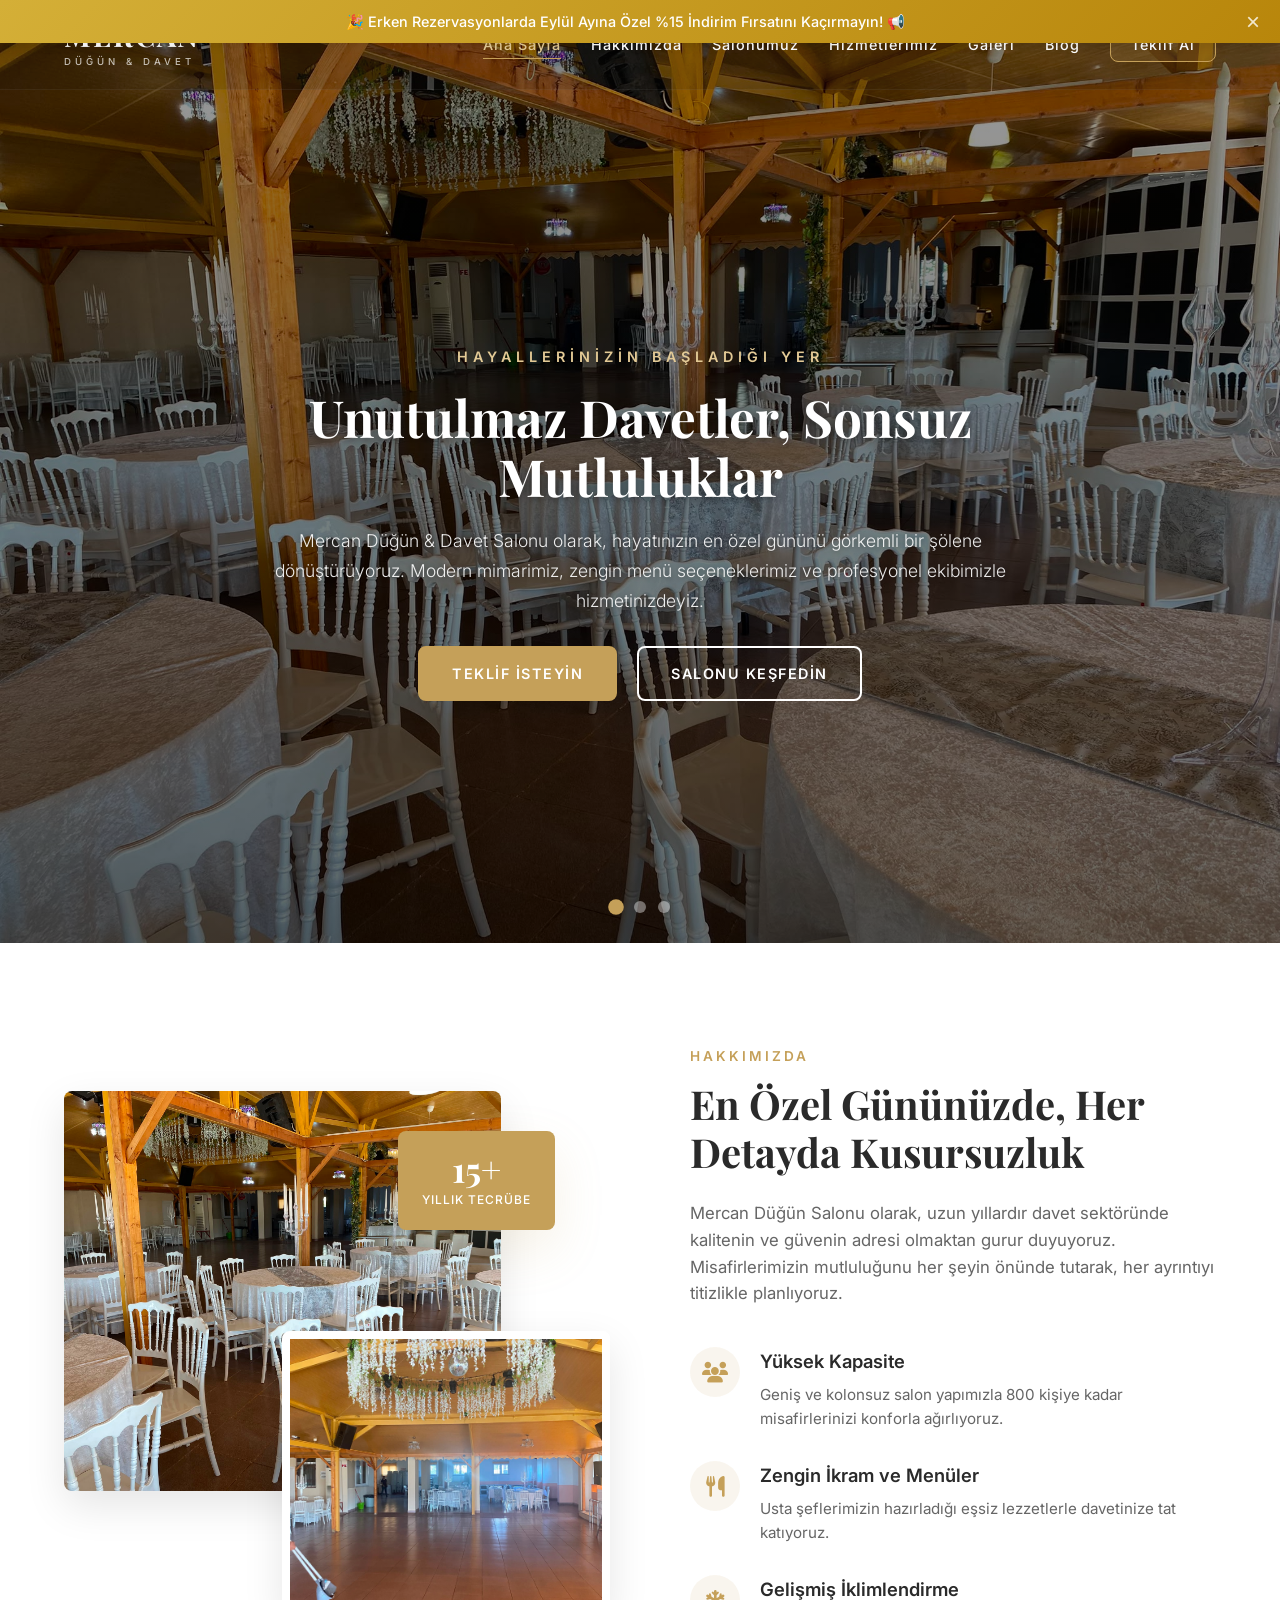
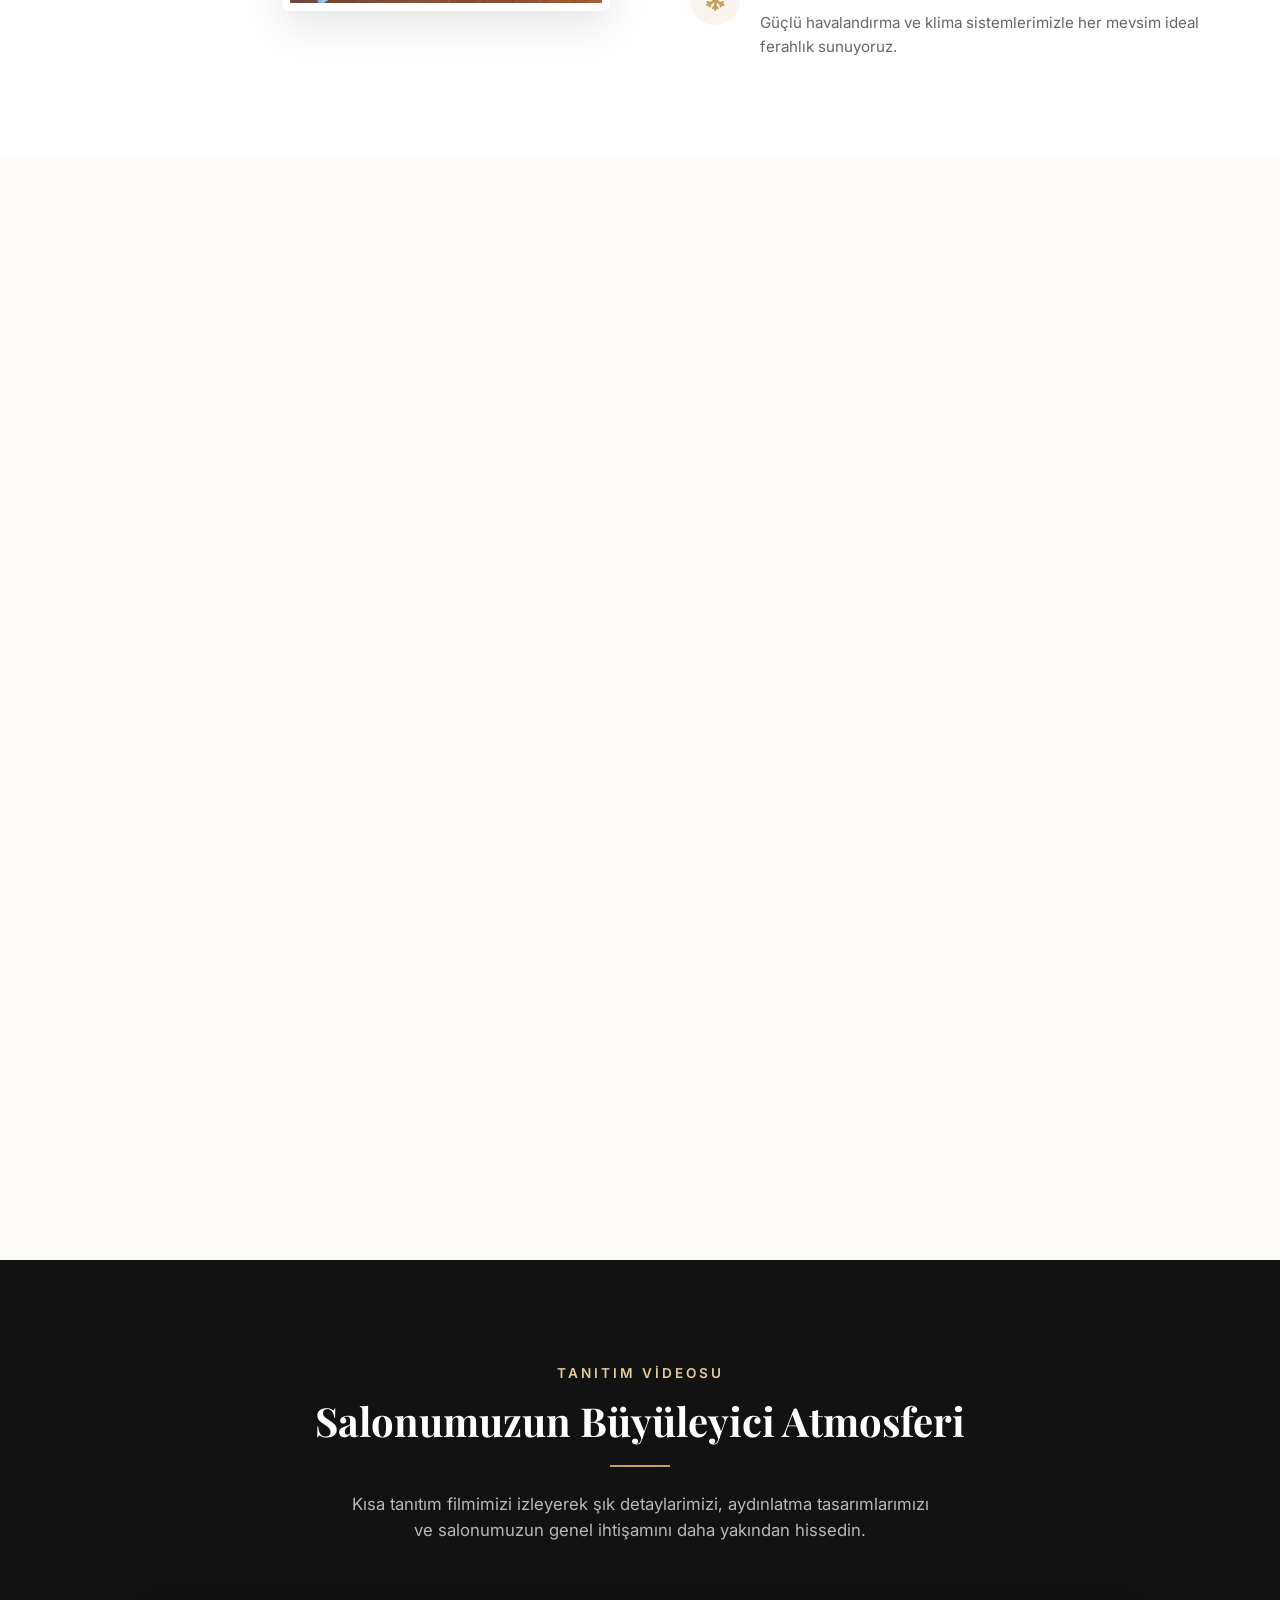
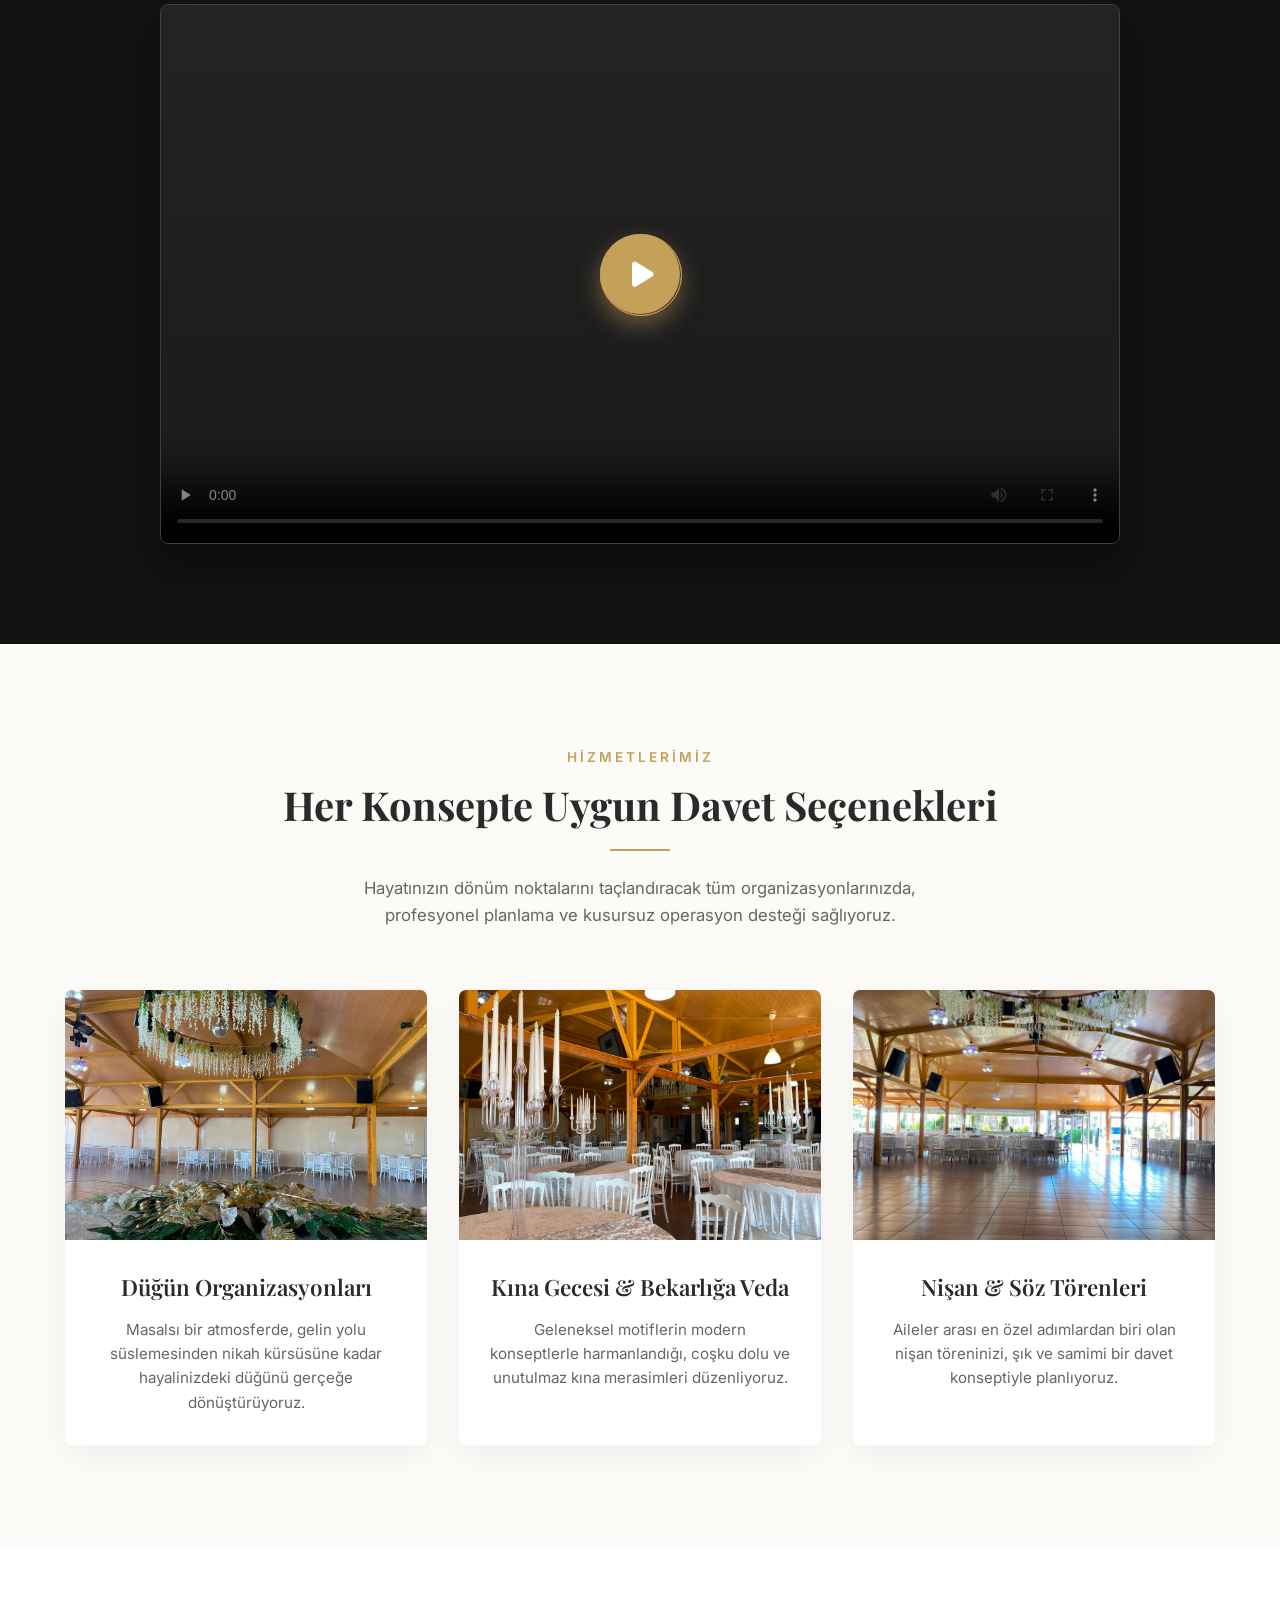
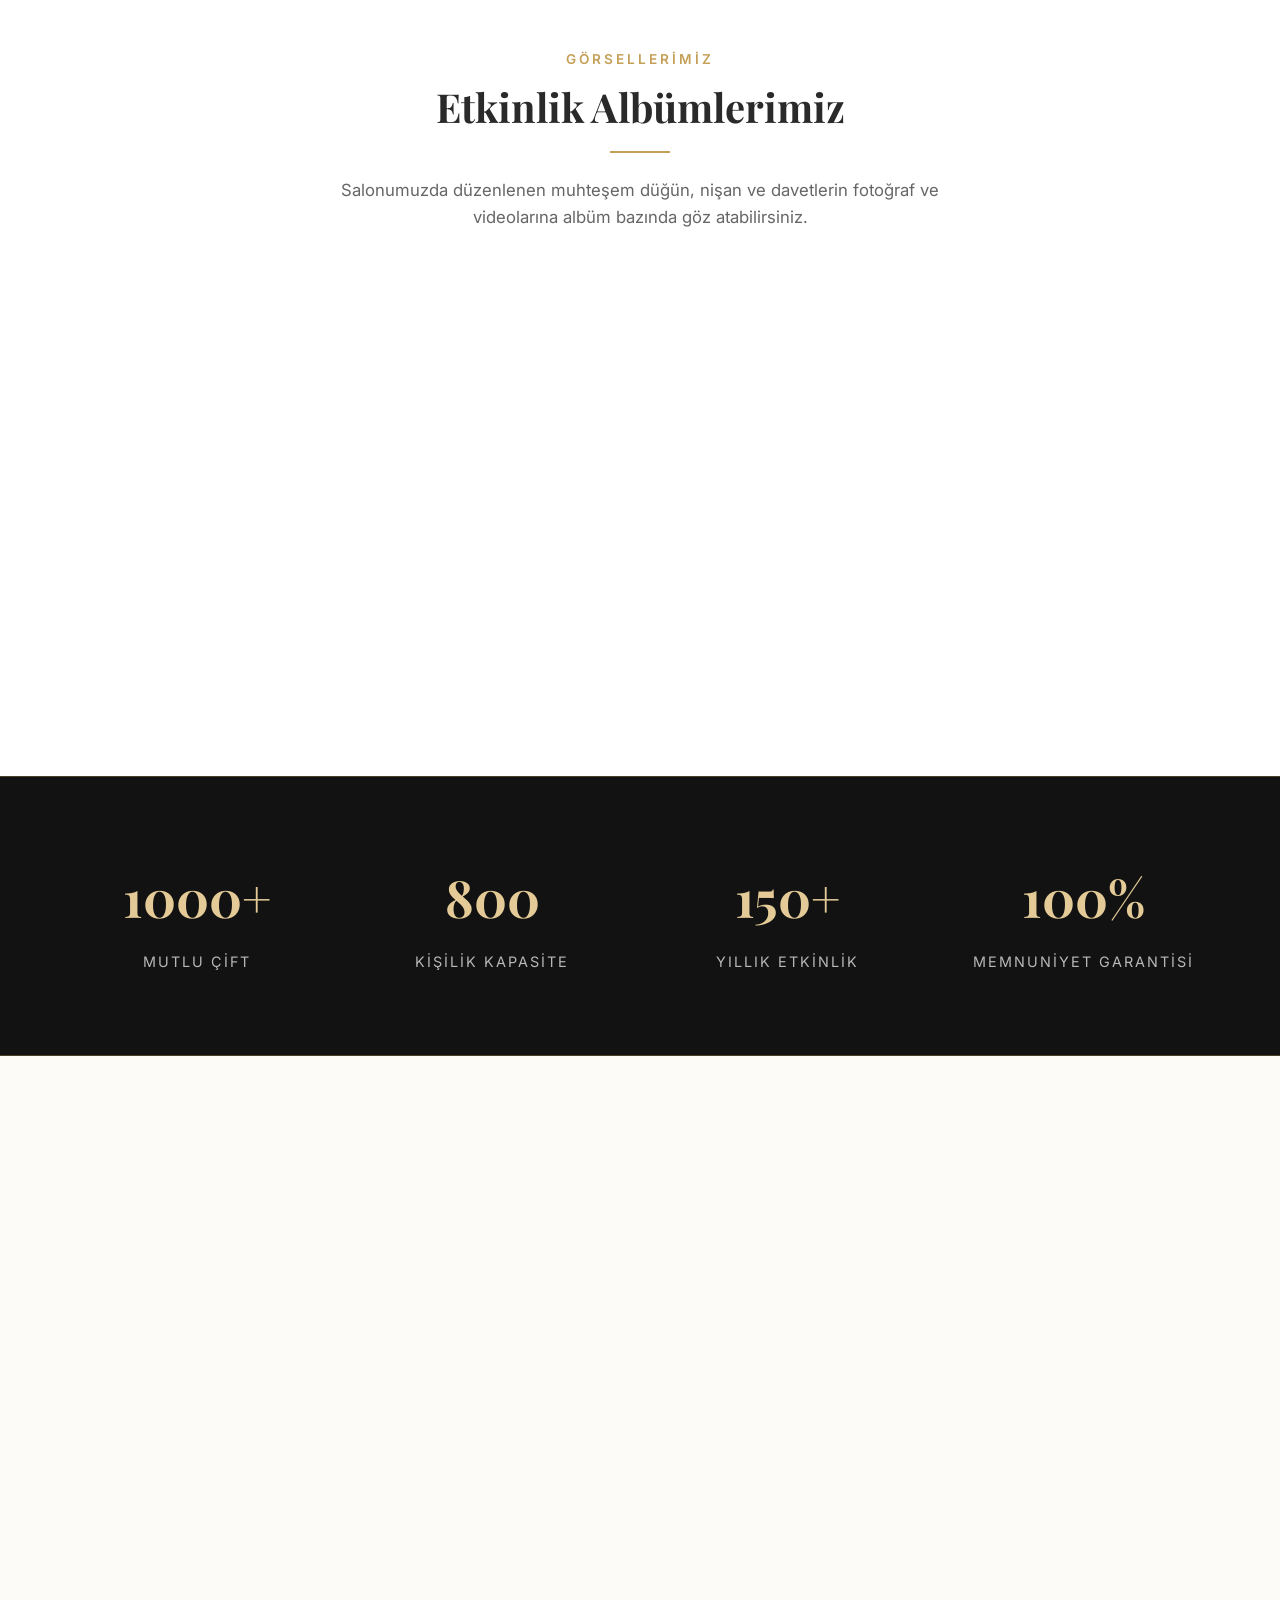
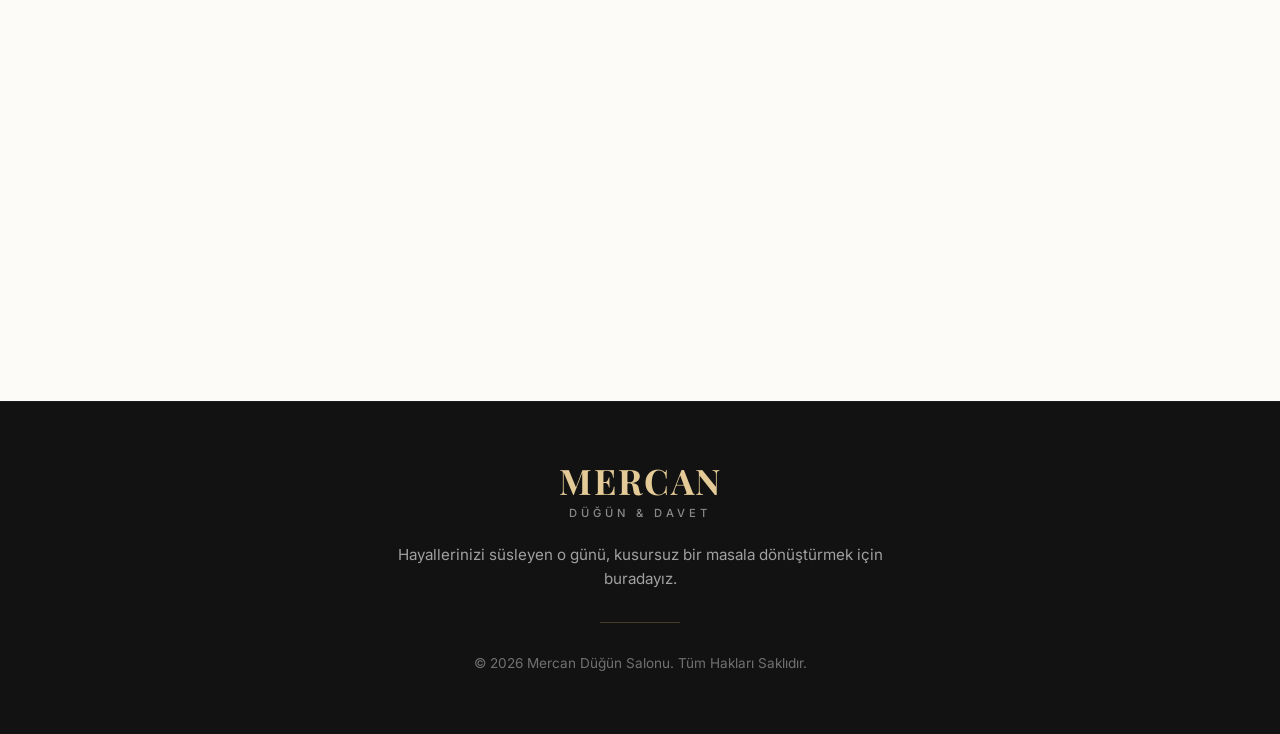
==== commit b2009a09: "Implement announcement banner, timed campaign modal with countdown, and CMS list collapsing" ====
--- a/index.html
+++ b/index.html
@@ -21,6 +21,14 @@
 </head>
 <body>
 
+    <!-- Announcement Banner -->
+    <div id="announcementBanner" class="announcement-banner" style="display: none;">
+        <div class="announcement-content">
+            <span id="announcementText">📢 Kampanya Duyurusu</span>
+            <button id="closeAnnouncement" class="close-announcement-btn">&times;</button>
+        </div>
+    </div>
+
     <!-- Premium Navigation Bar -->
     <header class="main-header">
         <div class="container header-container">
@@ -446,6 +454,26 @@
 
 
 
+    <!-- Promo Campaign Modal -->
+    <div id="promoModal" class="promo-modal" role="dialog" aria-modal="true">
+        <div class="promo-modal-content">
+            <button id="closePromoModal" class="close-promo-btn" aria-label="Kapat">&times;</button>
+            <div class="promo-icon"><i class="fa-solid fa-gift"></i></div>
+            <h3 id="promoTitle">Özel Fırsat!</h3>
+            <p id="promoDesc">Kampanya detayları yükleniyor...</p>
+            <div class="countdown-container">
+                <span class="countdown-title">Kalan Süre:</span>
+                <div class="countdown-timer">
+                    <div class="timer-box"><span id="days">00</span><small>Gün</small></div>
+                    <div class="timer-box"><span id="hours">00</span><small>Saat</small></div>
+                    <div class="timer-box"><span id="minutes">00</span><small>Dakika</small></div>
+                    <div class="timer-box"><span id="seconds">00</span><small>Saniye</small></div>
+                </div>
+            </div>
+            <a href="#iletisim" id="promoActionBtn" class="btn btn-primary btn-block">Hemen Teklif Al <i class="fa-solid fa-arrow-right" style="margin-left: 8px;"></i></a>
+        </div>
+    </div>
+
     <!-- Custom JavaScript -->
     <script src="app.js?v=1.2"></script>
 </body>
--- a/style.css
+++ b/style.css
@@ -1850,6 +1850,160 @@
     }
 }
 
-
-
-
+/* ==========================================
+   12. ANLIK DUYURU & ZAMAN AYARLI KAMPANYA
+   ========================================== */
+
+/* --- Announcement Banner --- */
+.announcement-banner {
+    background: linear-gradient(135deg, #d4af37 0%, #b8860b 100%);
+    color: #fff;
+    font-family: 'Inter', sans-serif;
+    font-size: 0.9rem;
+    font-weight: 500;
+    padding: 10px 20px;
+    text-align: center;
+    position: relative;
+    z-index: 1001;
+    box-shadow: 0 2px 10px rgba(0, 0, 0, 0.1);
+    transition: all 0.3s ease;
+}
+.announcement-content {
+    display: flex;
+    justify-content: center;
+    align-items: center;
+    gap: 15px;
+    max-width: 1200px;
+    margin: 0 auto;
+    padding-right: 30px;
+}
+.close-announcement-btn {
+    background: none;
+    border: none;
+    color: #fff;
+    font-size: 1.5rem;
+    cursor: pointer;
+    position: absolute;
+    right: 20px;
+    top: 50%;
+    transform: translateY(-50%);
+    line-height: 1;
+    opacity: 0.8;
+    transition: opacity 0.2s;
+}
+.close-announcement-btn:hover {
+    opacity: 1;
+}
+
+/* --- Promo Campaign Modal --- */
+.promo-modal {
+    position: fixed;
+    top: 0;
+    left: 0;
+    width: 100%;
+    height: 100%;
+    background: rgba(0, 0, 0, 0.65);
+    backdrop-filter: blur(5px);
+    display: flex;
+    justify-content: center;
+    align-items: center;
+    z-index: 9999;
+    opacity: 0;
+    visibility: hidden;
+    transition: opacity 0.4s ease, visibility 0.4s ease;
+}
+.promo-modal.active {
+    opacity: 1;
+    visibility: visible;
+}
+.promo-modal-content {
+    background: #1e1e1e;
+    color: #fff;
+    border: 1px solid rgba(212, 175, 55, 0.2);
+    border-radius: 15px;
+    max-width: 450px;
+    width: 90%;
+    padding: 35px 30px;
+    text-align: center;
+    position: relative;
+    box-shadow: 0 15px 40px rgba(0, 0, 0, 0.5);
+    transform: scale(0.85);
+    transition: transform 0.4s cubic-bezier(0.175, 0.885, 0.32, 1.275);
+}
+.promo-modal.active .promo-modal-content {
+    transform: scale(1);
+}
+.close-promo-btn {
+    background: none;
+    border: none;
+    color: #888;
+    font-size: 2rem;
+    position: absolute;
+    top: 15px;
+    right: 20px;
+    cursor: pointer;
+    transition: color 0.2s;
+}
+.close-promo-btn:hover {
+    color: #d4af37;
+}
+.promo-icon {
+    font-size: 3rem;
+    color: #d4af37;
+    margin-bottom: 15px;
+}
+.promo-modal-content h3 {
+    font-family: 'Playfair Display', serif;
+    font-size: 1.8rem;
+    margin-bottom: 10px;
+    color: #d4af37;
+}
+.promo-modal-content p {
+    font-family: 'Inter', sans-serif;
+    color: #ccc;
+    font-size: 1rem;
+    line-height: 1.5;
+    margin-bottom: 25px;
+}
+.countdown-container {
+    background: rgba(255, 255, 255, 0.05);
+    border: 1px solid rgba(255, 255, 255, 0.1);
+    border-radius: 10px;
+    padding: 15px;
+    margin-bottom: 25px;
+}
+.countdown-title {
+    font-size: 0.85rem;
+    text-transform: uppercase;
+    letter-spacing: 1px;
+    color: #aaa;
+    display: block;
+    margin-bottom: 10px;
+}
+.countdown-timer {
+    display: flex;
+    justify-content: center;
+    gap: 15px;
+}
+.timer-box {
+    display: flex;
+    flex-direction: column;
+    align-items: center;
+    min-width: 60px;
+}
+.timer-box span {
+    font-size: 1.6rem;
+    font-weight: 700;
+    color: #d4af37;
+}
+.timer-box small {
+    font-size: 0.75rem;
+    color: #888;
+    margin-top: 2px;
+}
+
+@keyframes pulse {
+    0% { transform: scale(1); }
+    50% { transform: scale(1.1); }
+    100% { transform: scale(1); }
+}
